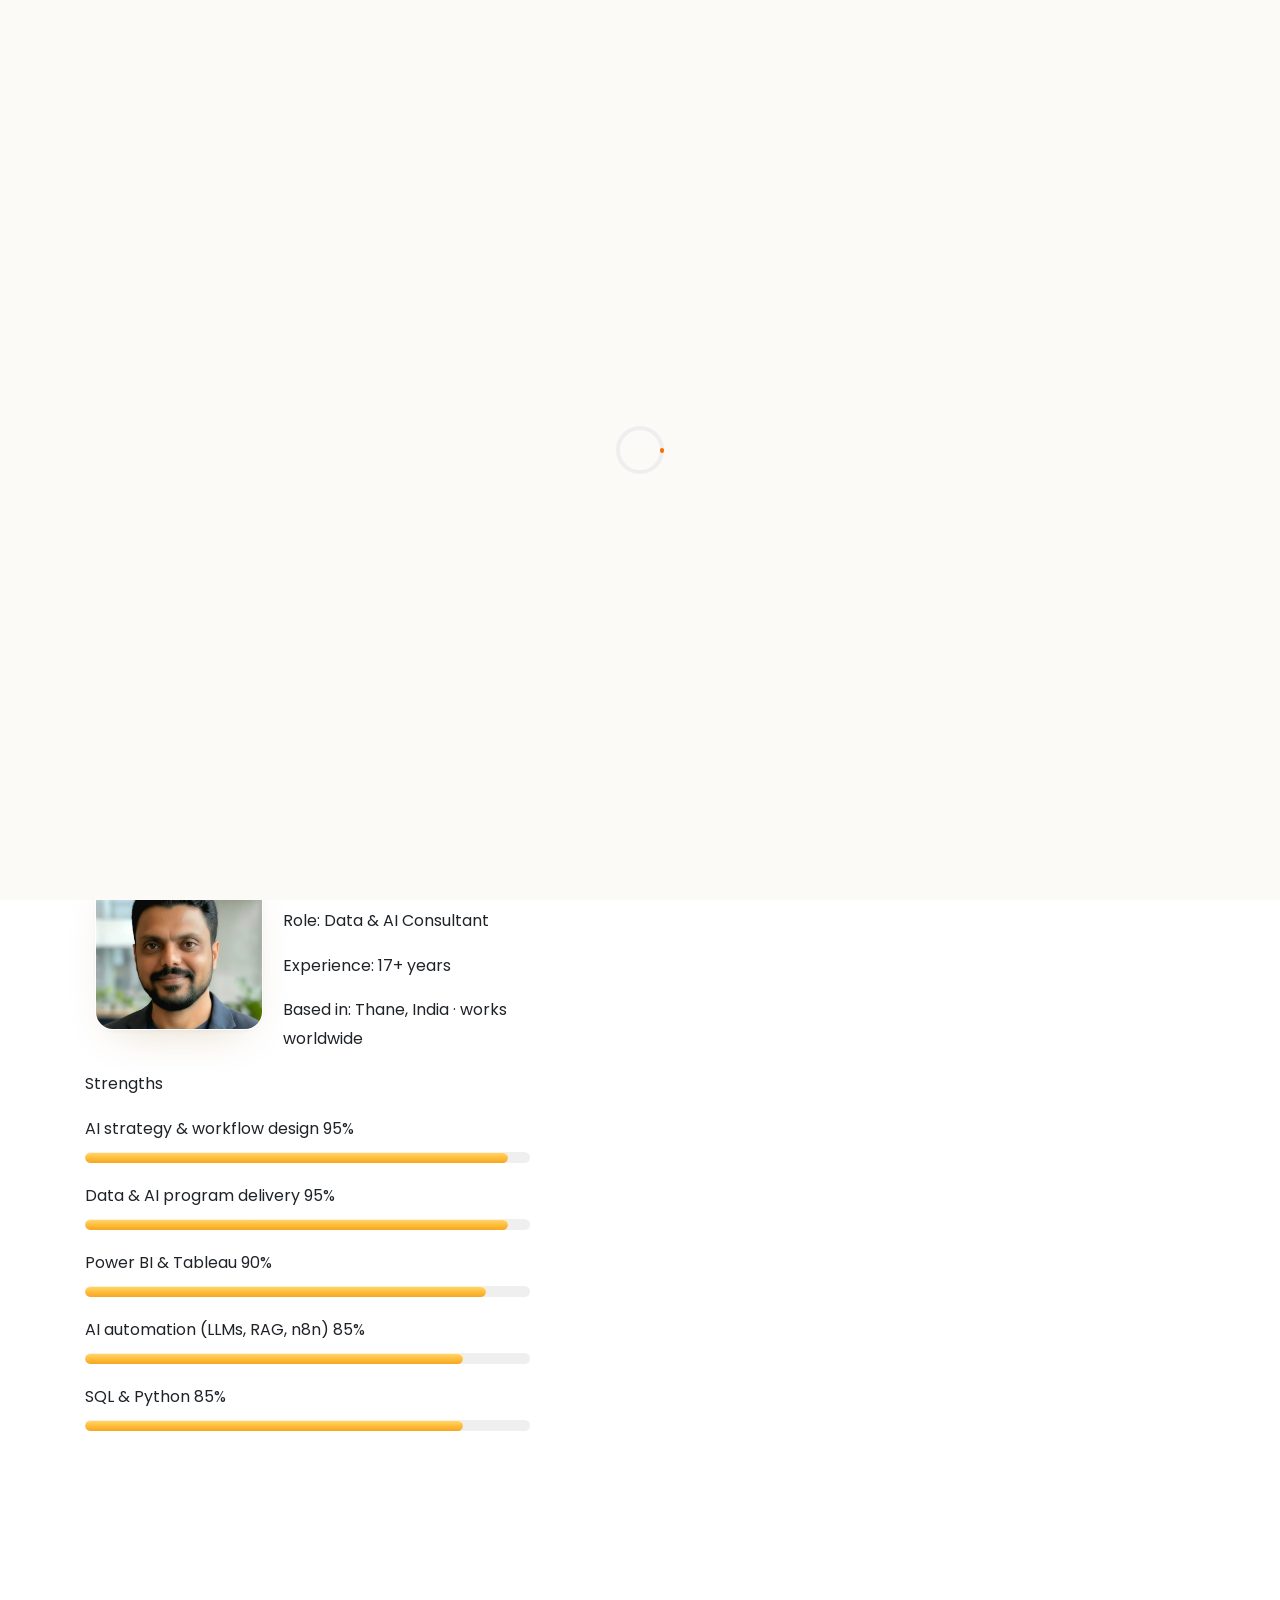
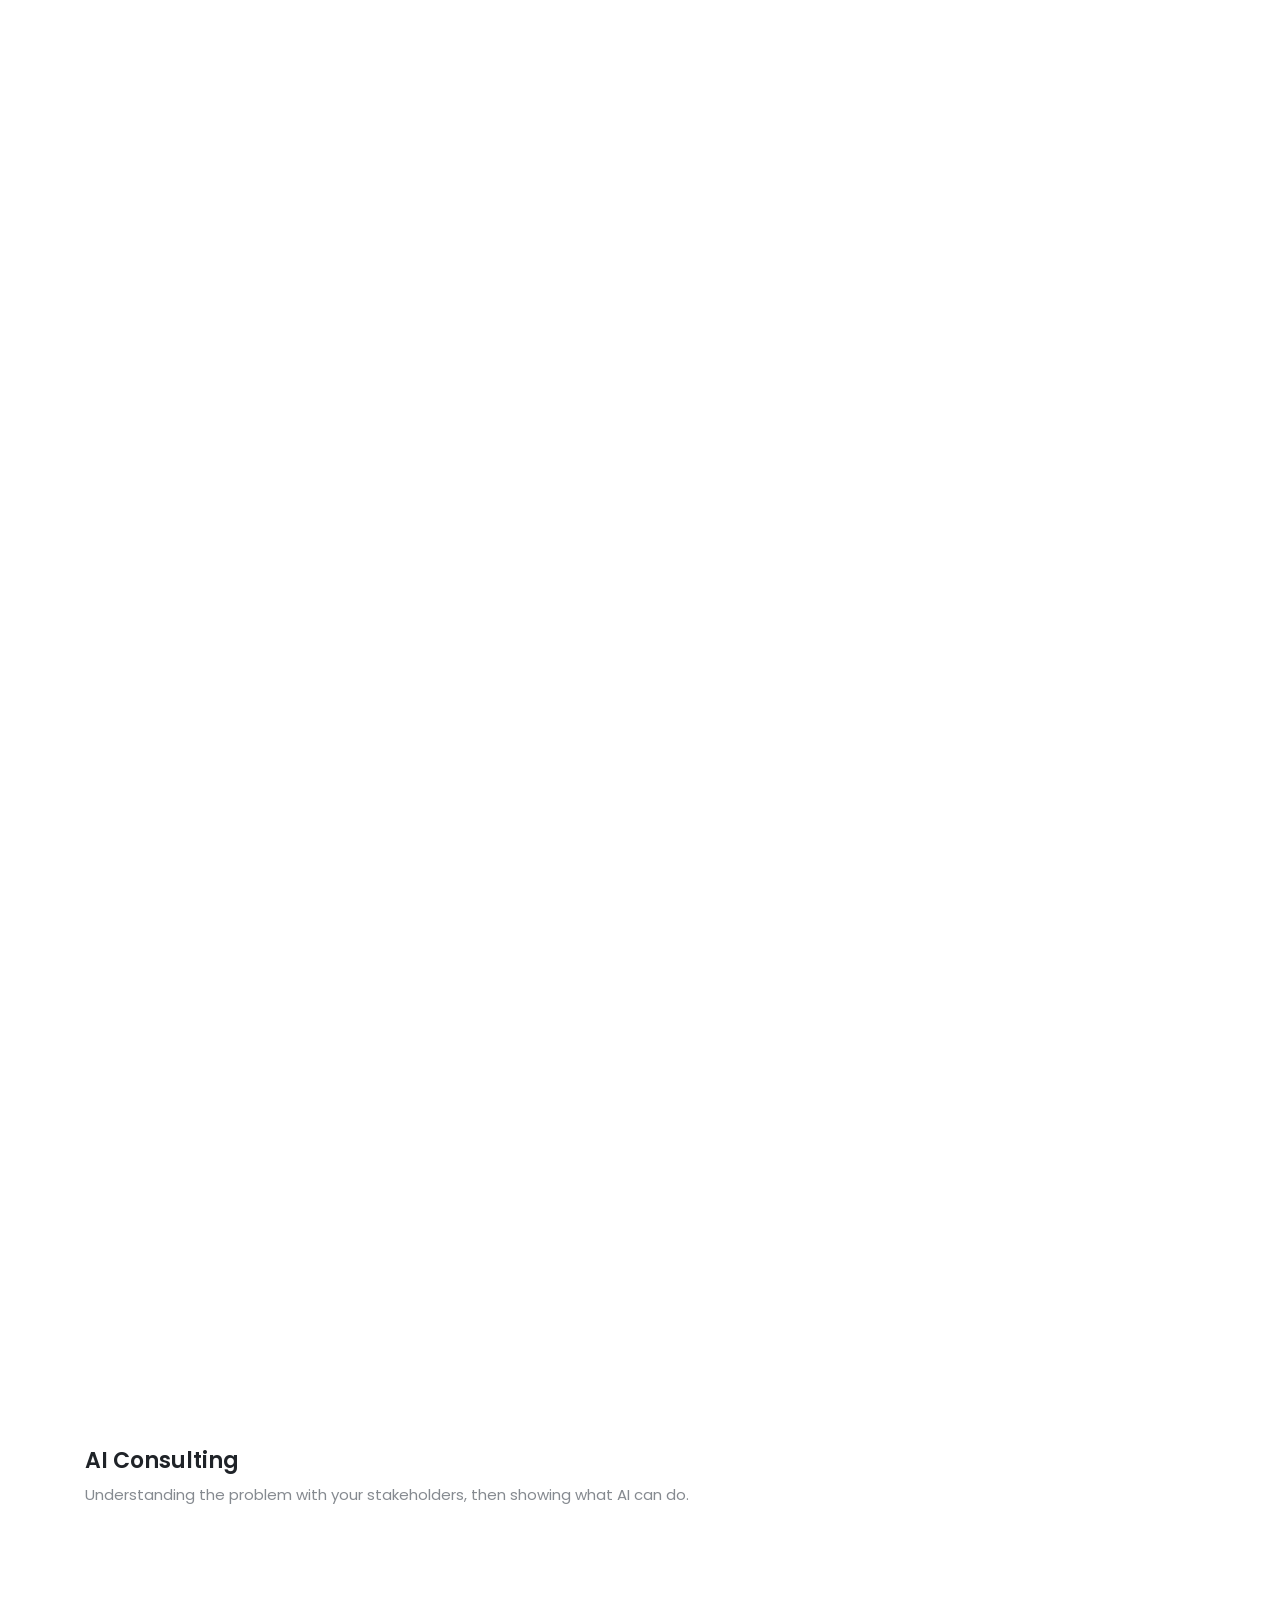
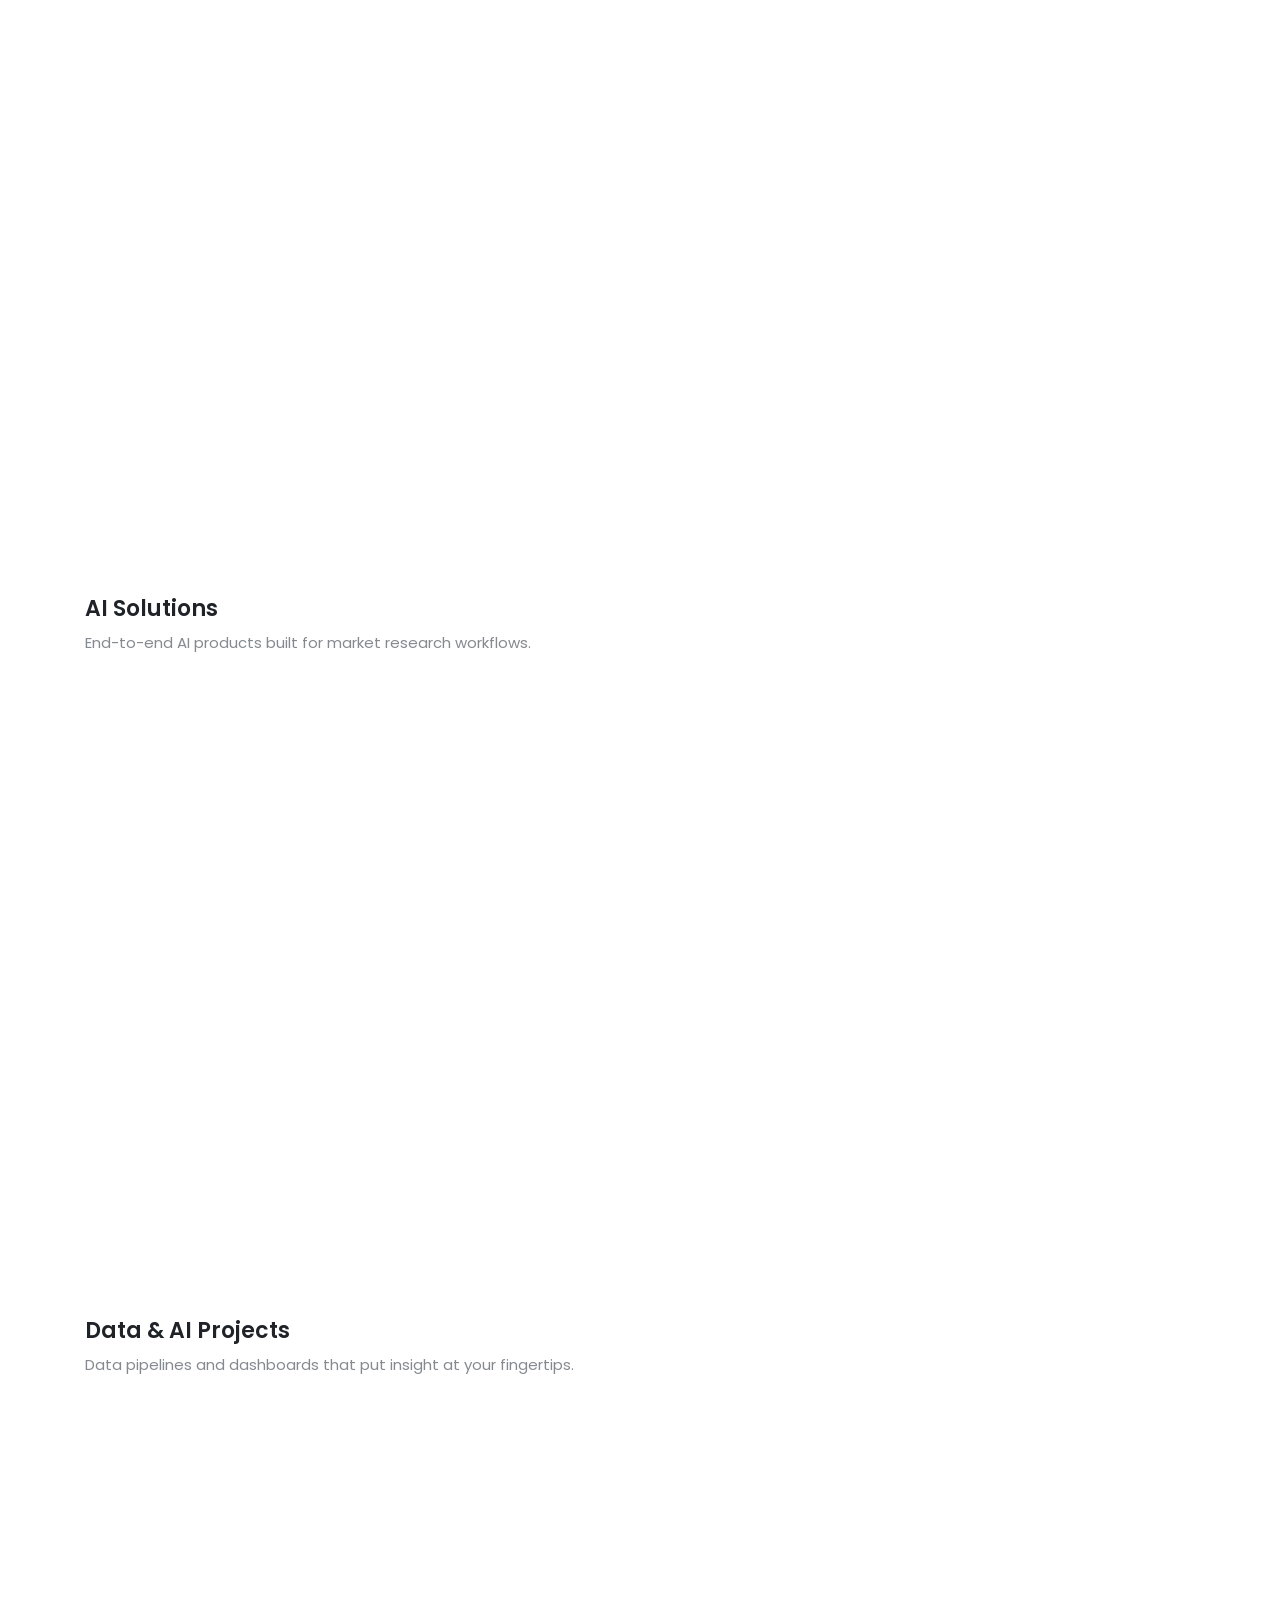
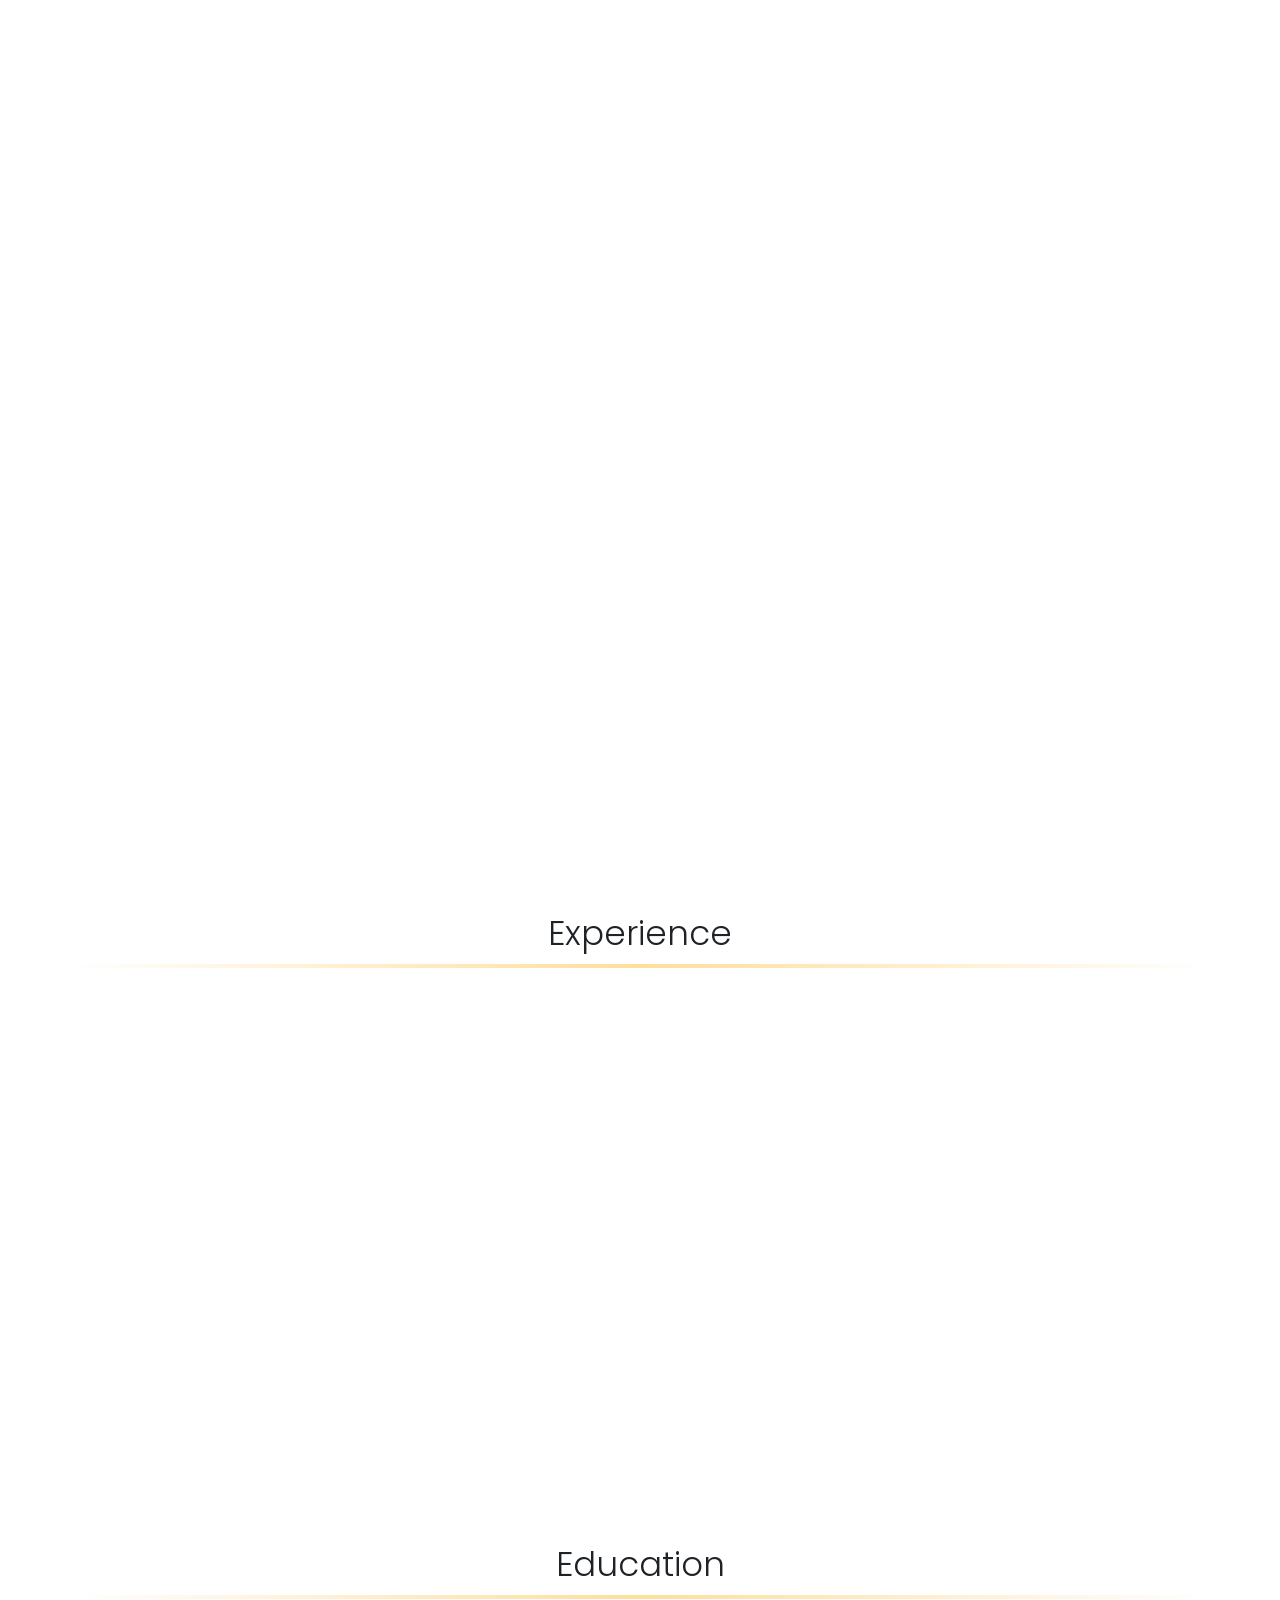
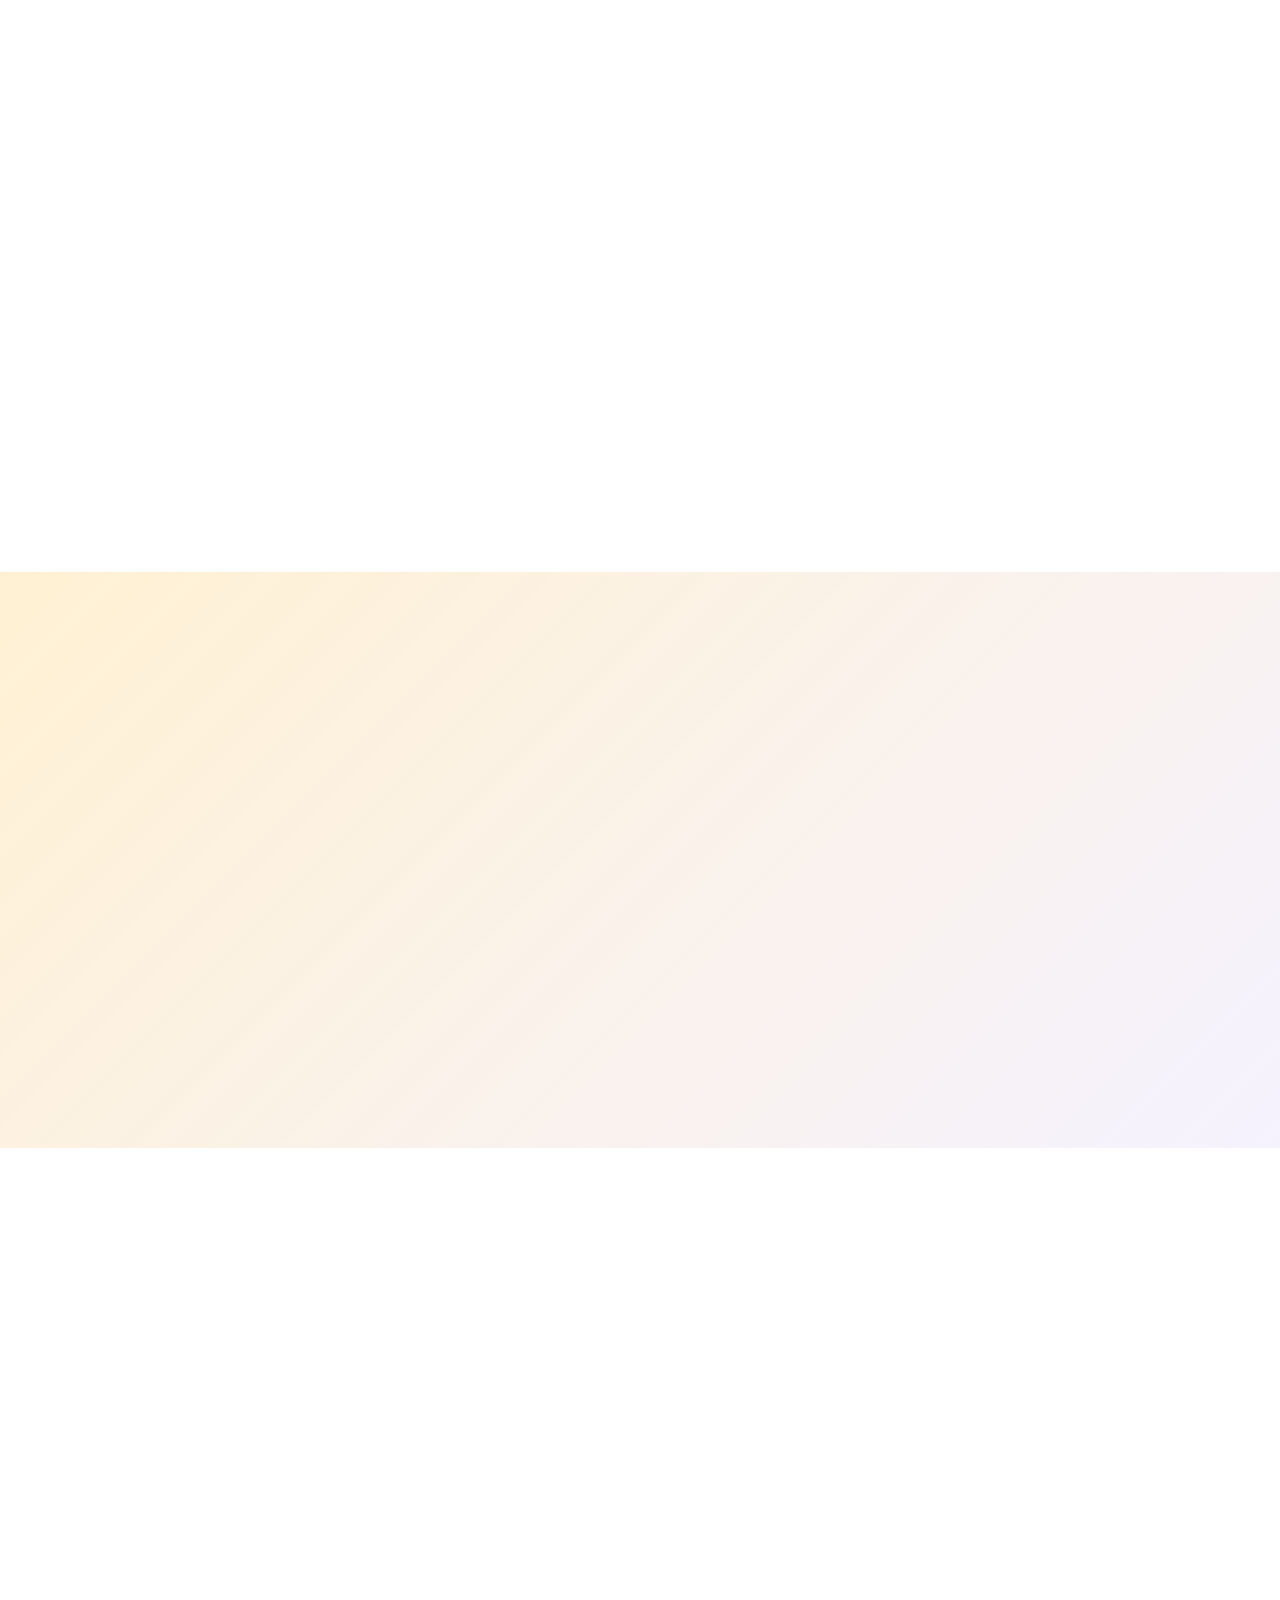
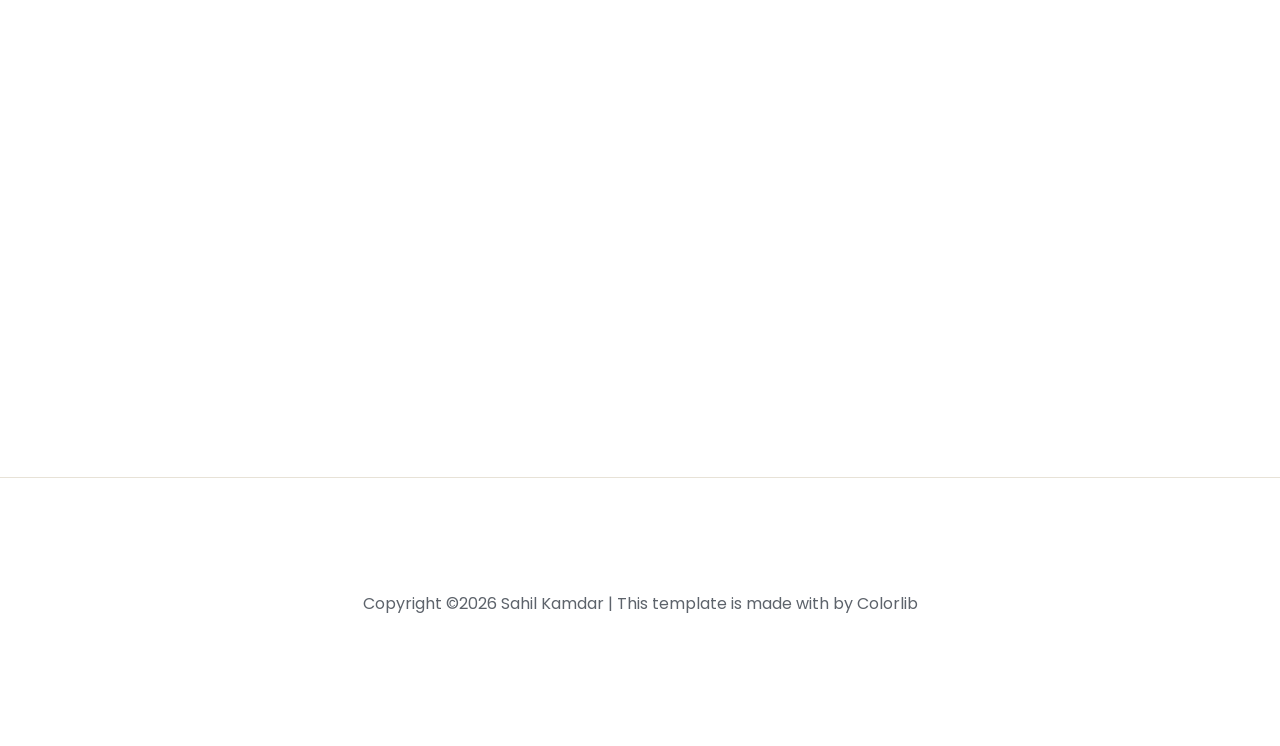
==== index.html @ 00753629 "Add Selected work section with real project showcases Co-Authored-By: Claude Opus 5.5 <noreply@anthr" ====
<!DOCTYPE html>
<html lang="en">
  <head>
    <title>Sahil Kamdar | Data &amp; AI Consultant</title>
    <meta charset="utf-8">
    <meta name="viewport" content="width=device-width, initial-scale=1, shrink-to-fit=no">
    <meta name="description" content="Sahil Kamdar is a data and AI consultant with 17+ years of enterprise delivery experience. I map how your business runs, design AI workflows and build data and AI solutions.">

    <link href="https://fonts.googleapis.com/css?family=Poppins:100,200,300,400,500,600,700,800,900" rel="stylesheet">

    <link rel="stylesheet" href="css/open-iconic-bootstrap.min.css">
    <link rel="stylesheet" href="css/animate.css">

    <link rel="stylesheet" href="css/owl.carousel.min.css">
    <link rel="stylesheet" href="css/owl.theme.default.min.css">
    <link rel="stylesheet" href="css/magnific-popup.css">

    <link rel="stylesheet" href="css/aos.css">

    <link rel="stylesheet" href="css/ionicons.min.css">

    <link rel="stylesheet" href="css/flaticon.css">
    <link rel="stylesheet" href="css/icomoon.css">
    <link rel="stylesheet" href="css/style.css">

<link rel="stylesheet" href="css/custom.css">
    <link rel="stylesheet" href="css/theme-light.css">
    <link rel="stylesheet" href="css/theme-gloss.css">

  </head>
  <body data-spy="scroll" data-target=".site-navbar-target" data-offset="300">

    <nav class="navbar navbar-expand-lg navbar-dark ftco_navbar ftco-navbar-light site-navbar-target" id="ftco-navbar">
      <div class="container">
        <a class="navbar-brand" href="index.html">Sahil Kamdar</a>
        <button class="navbar-toggler js-fh5co-nav-toggle fh5co-nav-toggle" type="button" data-toggle="collapse" data-target="#ftco-nav" aria-controls="ftco-nav" aria-expanded="false" aria-label="Toggle navigation">
          <span class="oi oi-menu"></span> Menu
        </button>

        <div class="collapse navbar-collapse" id="ftco-nav">
          <ul class="navbar-nav nav ml-auto">
            <li class="nav-item"><a href="#home-section" class="nav-link"><span>Home</span></a></li>
            <li class="nav-item"><a href="#about-section" class="nav-link"><span>About</span></a></li>
            <li class="nav-item"><a href="#services-section" class="nav-link"><span>Services</span></a></li>
            <li class="nav-item"><a href="#work-section" class="nav-link"><span>Work</span></a></li>
            <li class="nav-item"><a href="#resume-section" class="nav-link"><span>Experience</span></a></li>
            <li class="nav-item"><a href="#contact-section" class="nav-link"><span>Contact</span></a></li>
          </ul>
        </div>
      </div>
    </nav>

    <!-- ============ HOME ============ -->
    <section id="home-section" class="hero">
      <div class="home-slider owl-carousel">
        <div class="slider-item">
          <div class="overlay"></div>
          <div class="container">
            <div class="row d-md-flex no-gutters slider-text align-items-end justify-content-end" data-scrollax-parent="true">
              <!-- Hero illustration with photo: images/hero.webp (1500 x 1791, transparent) -->
              <div class="one-third js-fullheight order-md-last img" style="background-image:url(images/hero.webp);">
                <div class="overlay"></div>
              </div>
              <div class="one-forth d-flex align-items-center ftco-animate" data-scrollax=" properties: { translateY: '70%' }">
                <div class="text">
                  <img src="images/profile.jpg" alt="Sahil Kamdar" class="hero-avatar">
                  <span class="subheading">Hello!</span>
                  <h1 class="mb-4 mt-3">I'm <span>Sahil Kamdar</span></h1>

                  <span class="typing-animation" aria-label="AI Consultant, Data Strategist, AI Workflow Designer, Solution Builder"></span>

                  <br><br>
                  <h2>I map how your business runs, design the AI workflows that save time, and build them.</h2>
                  <p class="mt-4">
                    <a href="#contact-section" class="btn btn-primary py-3 px-4">Book a consultation</a>
                    <a href="#services-section" class="btn btn-white btn-outline-white py-3 px-4">See services</a>
                  </p>
                </div>
              </div>
            </div>
          </div>
        </div>
      </div>
    </section>

    <!-- ============ ABOUT ============ -->
    <section class="ftco-about img ftco-section ftco-no-pb" id="about-section">
      <div class="container">
          <div class="row d-flex align-items-stretch">
            <div class="col-md-6 col-lg-5 d-flex">
              <div class="img-about img d-flex align-items-stretch">
                <div class="overlay">
                  <div class="row about-mf">
                    <div class="col-sm-6 col-md-5">
                      <div class="about-img">
                                                <img src="images/profile.jpg" class="img-fluid rounded b-shadow-a" alt="Sahil Kamdar">
                      </div>
                    </div>
                    <div class="col-sm-6 col-md-7">
                      <div class="about-info">
                        <p><span class="title-s">Name: </span> <span>Sahil Kamdar</span></p>
                        <p><span class="title-s">Role: </span> <span>Data &amp; AI Consultant</span></p>
                        <p><span class="title-s">Experience: </span> <span>17+ years</span></p>
                        <p><span class="title-s">Based in: </span> <span>Thane, India · works worldwide</span></p>
                      </div>
                    </div>
                  </div>

                  <div class="skill-mf">
                    <p class="title-s">Strengths</p>
                    <span>AI strategy &amp; workflow design</span> <span class="pull-right">95%</span>
                    <div class="progress">
                      <div class="progress-bar" role="progressbar" style="width: 95%;" aria-valuenow="95" aria-valuemin="0" aria-valuemax="100"></div>
                    </div>

                    <span>Data &amp; AI program delivery</span> <span class="pull-right">95%</span>
                    <div class="progress">
                      <div class="progress-bar" role="progressbar" style="width: 95%;" aria-valuenow="95" aria-valuemin="0" aria-valuemax="100"></div>
                    </div>

                    <span>Power BI &amp; Tableau</span> <span class="pull-right">90%</span>
                    <div class="progress">
                      <div class="progress-bar" role="progressbar" style="width: 90%;" aria-valuenow="90" aria-valuemin="0" aria-valuemax="100"></div>
                    </div>

                    <span>AI automation (LLMs, RAG, n8n)</span> <span class="pull-right">85%</span>
                    <div class="progress">
                      <div class="progress-bar" role="progressbar" style="width: 85%;" aria-valuenow="85" aria-valuemin="0" aria-valuemax="100"></div>
                    </div>

                    <span>SQL &amp; Python</span> <span class="pull-right">85%</span>
                    <div class="progress">
                      <div class="progress-bar" role="progressbar" style="width: 85%;" aria-valuenow="85" aria-valuemin="0" aria-valuemax="100"></div>
                    </div>
                  </div>
                </div>
              </div>
            </div>

            <div class="col-md-6 col-lg-7 pl-lg-5 pb-5">
              <div class="row justify-content-start pb-3">
                <div class="col-md-12 heading-section ftco-animate">
                  <h2 class="mb-4">About Me</h2>

                  <p>Everyone is told to "use AI". Few businesses know where it actually pays off. I help founders and teams answer that question and then act on it.</p>
                  <p>I break a business into its core processes, find the repetitive, slow or error-prone work, and design AI workflows that fix it, with costs, risks and a step-by-step rollout plan. When you're ready, I build them: AI assistants, automations, data pipelines and dashboards.</p>
                  <p>For 17+ years I've led enterprise data and AI programs, from scoping and proposals to delivery, and built teams of up to 50 across data engineering, BI and AI. So my advice is practical, not hype.</p>
                  <ul class="about-info mt-4 px-md-0 px-2">
                    <li class="d-flex"><span>Focus:</span> <span>AI consulting, data strategy, AI workflow design &amp; build</span></li>
                    <li class="d-flex"><span>Domains:</span> <span>Market research, lending, logistics, retail &amp; D2C</span></li>
                    <li class="d-flex"><span>AI stack:</span> <span>OpenAI, Claude, Gemini, RAG, n8n, Zapier, Make</span></li>
                    <li class="d-flex"><span>Data stack:</span> <span>SQL, Python, Power BI, Tableau, Databricks, dbt</span></li>
                    <li class="d-flex"><span>Cloud:</span> <span>AWS (Certified Solutions Architect – Associate), Azure, GCP</span></li>
                    <li class="d-flex"><span>Languages:</span> <span>English, Hindi, Gujarati, Marathi</span></li>
                  </ul>
                </div>
              </div>

              <div class="counter-wrap ftco-animate d-flex mt-md-3">
                <div class="text">
                  <p class="mb-4">
                    <span class="number" data-number="10">0</span> <span>+</span>
                    <span>&nbsp; Enterprise data &amp; AI solutions delivered</span>
                  </p>
                  <p><a href="https://www.linkedin.com/in/sahilkamdar07" target="_blank" rel="noopener" class="btn btn-primary py-3 px-3">LinkedIn</a></p>
                </div>
              </div>
            </div>
          </div>
      </div>
    </section>

    <!-- ============ SERVICES ============ -->
    <section class="ftco-section" id="services-section">
      <div class="container">
        <div class="row justify-content-center pb-5">
          <div class="col-md-10 heading-section text-center ftco-animate">
            <h2 class="mb-4">How I can help</h2>
            <p>Start with a call or an audit. Get a clear plan. Then let me build it, or hand the blueprint to your own team. Tap a service to see packages, deliverables and examples.</p>
          </div>
        </div>
        <div class="row">
          <div class="col-md-6 col-lg-3 d-flex ftco-animate">
            <a href="consulting.html" class="services-1 text-center">
              <span class="icon"><i class="icon-comments"></i></span>
              <div class="desc">
                <span class="step">Advice</span>
                <h3 class="mb-5">Data &amp; AI Consulting</h3>
                <p>A senior view on AI strategy, tool and vendor choice, data architecture and build-vs-buy, before you spend.</p>
                <ul>
                  <li>Calls with written summaries</li>
                  <li>Vendor quote reviews</li>
                  <li>Monthly advisor option</li>
                </ul>
                <div class="price"><small>From</small>$49</div>
                <span class="more">View details &rarr;</span>
              </div>
            </a>
          </div>
          <div class="col-md-6 col-lg-3 d-flex ftco-animate">
            <a href="ai-audit.html" class="services-1 text-center">
              <span class="icon"><i class="icon-search"></i></span>
              <div class="desc">
                <span class="step">Step 1</span>
                <h3 class="mb-5">AI Opportunity Audit</h3>
                <p>I map how your business runs and rank where AI will save the most time and money.</p>
                <ul>
                  <li>Process breakdown</li>
                  <li>Opportunities scored on impact &amp; effort</li>
                  <li>Quick wins for this week</li>
                </ul>
                <div class="price"><small>From</small>$49</div>
                <span class="more">View details &rarr;</span>
              </div>
            </a>
          </div>
          <div class="col-md-6 col-lg-3 d-flex ftco-animate">
            <a href="ai-workflow-blueprint.html" class="services-1 text-center">
              <span class="icon"><i class="icon-sitemap"></i></span>
              <div class="desc">
                <span class="step">Step 2</span>
                <h3 class="mb-5">AI Workflow Blueprint</h3>
                <p>Step-by-step designs of each workflow, so you or any developer can build them.</p>
                <ul>
                  <li>Workflow diagrams &amp; prompts</li>
                  <li>Tool stack &amp; running costs</li>
                  <li>Rollout plan</li>
                </ul>
                <div class="price"><small>From</small>$99</div>
                <span class="more">View details &rarr;</span>
              </div>
            </a>
          </div>
          <div class="col-md-6 col-lg-3 d-flex ftco-animate">
            <a href="ai-solution-build.html" class="services-1 text-center">
              <span class="icon"><i class="icon-cogs"></i></span>
              <div class="desc">
                <span class="step">Step 3</span>
                <h3 class="mb-5">Data &amp; AI Solution Build</h3>
                <p>I build and launch the solution on the tools you already use, tested on your real data.</p>
                <ul>
                  <li>AI automations &amp; agents</li>
                  <li>Document assistants (RAG)</li>
                  <li>Data pipelines &amp; dashboards</li>
                </ul>
                <div class="price"><small>From</small>$150</div>
                <span class="more">View details &rarr;</span>
              </div>
            </a>
          </div>
        </div>
      </div>
    </section>


    <!-- ============ SELECTED WORK ============ -->
    <section class="ftco-section ftco-no-pt" id="work-section">
      <div class="container">
        <div class="row justify-content-center pb-4">
          <div class="col-md-10 heading-section text-center ftco-animate">
            <h2 class="mb-4">Selected work</h2>
            <p>Solutions I've led and built. Client names are kept confidential.</p>
          </div>
        </div>
        <div class="work-group">
          <h3 class="work-group-title">AI Consulting</h3>
          <p class="work-group-sub">Understanding the problem with your stakeholders, then showing what AI can do.</p>
          <div class="row">
          <div class="col-md-6 col-lg-4 d-flex ftco-animate">
            <div class="case-card">
              <span class="tag">Discovery prototype</span>
              <h3>Freight Center</h3>
              <span class="client">Logistics company · executive stakeholders</span>
              <dl><dt>Challenge</dt><dd>Bids arrived by email, calls and agents, many of them duplicates, and shipments were hard to track.</dd><dt>Built</dt><dd>A bid console with an AI agent that removes duplicate cargo bids and suggests the best, cheapest or fastest route, a one-page executive view by office, location and agent, and a role-based assistant for every user.</dd><dt>Outcome</dt><dd>Executives saw how AI fits their operation before committing to a build.</dd></dl>
            </div>
          </div>
          <div class="col-md-6 col-lg-4 d-flex ftco-animate">
            <div class="case-card">
              <span class="tag">Consulting service</span>
              <h3>AI Readiness &amp; Roadmap</h3>
              <span class="client">For leadership teams starting with AI</span>
              <dl><dt>How it runs</dt><dd>Four stakeholder calls over a month to map pain points across teams.</dd><dt>You get</dt><dd>Your data and processes assessed, AI use cases ranked by ROI, and a phased roadmap.</dd><dt>Best for</dt><dd>Companies that want a clear plan before they spend.</dd></dl>
            </div>
          </div>
          <div class="col-md-6 col-lg-4 d-flex ftco-animate">
            <div class="case-card">
              <span class="tag">Consulting service</span>
              <h3>AI Team &amp; Delivery Setup</h3>
              <span class="client">For companies building a data or AI practice</span>
              <dl><dt>Experience</dt><dd>I've built delivery teams from scratch to 40–50 people.</dd><dt>You get</dt><dd>Team structure, roles and hiring plan, delivery processes, and client and stakeholder rhythms.</dd><dt>Best for</dt><dd>Leaders scaling a data or AI team without losing control of delivery.</dd></dl>
            </div>
          </div>
          </div>
        </div>
        <div class="work-group">
          <h3 class="work-group-title">AI Solutions</h3>
          <p class="work-group-sub">End-to-end AI products built for market research workflows.</p>
          <div class="row">
          <div class="col-md-6 col-lg-4 d-flex ftco-animate">
            <div class="case-card">
              <span class="tag">Client project</span>
              <h3>Pitch-to-Quote Studio</h3>
              <span class="client">Global market research agency</span>
              <dl><dt>Challenge</dt><dd>Every RFP needed a proposal, a ballpark price and then a detailed quote, all built by hand.</dd><dt>Built</dt><dd>AI that drafts proposals from the client brief and past wins, adds the high-level quote, then produces the detailed scoping once the client is interested.</dd><dt>Outcome</dt><dd>Faster, more consistent bids, priced on the agency's own history.</dd></dl>
            </div>
          </div>
          <div class="col-md-6 col-lg-4 d-flex ftco-animate">
            <div class="case-card">
              <span class="tag">Client project</span>
              <h3>MR Insights Accelerator</h3>
              <span class="client">Global market research agency</span>
              <dl><dt>Challenge</dt><dd>A research project took three to four months from questionnaire to client dashboard.</dd><dt>Built</dt><dd>AI questionnaire drafting in the agency's own style, auto-scripting into Decipher and Qualtrics, live quota and sample tracking with suggestions, AI-generated tab specs and cross-tabs, and a DIY results dashboard.</dd><dt>Outcome</dt><dd>The full workflow cut from three to four months down to a few weeks, without replacing researchers.</dd></dl>
            </div>
          </div>
          </div>
        </div>
        <div class="work-group">
          <h3 class="work-group-title">Data &amp; AI Projects</h3>
          <p class="work-group-sub">Data pipelines and dashboards that put insight at your fingertips.</p>
          <div class="row">
          <div class="col-md-6 col-lg-4 d-flex ftco-animate">
            <div class="case-card">
              <span class="tag">Client project</span>
              <h3>OmniChannel Media Dashboard</h3>
              <span class="client">Global media agency network · team of 40–45</span>
              <dl><dt>Challenge</dt><dd>Media data sat in SA360, DV360, Google and Meta, and reports were stitched together by hand.</dd><dt>Built</dt><dd>Scheduled pipelines pulling every source into one model, with Power BI and Tableau dashboards that publish automatically.</dd><dt>Outcome</dt><dd>Budget moved quickly from weak campaigns to strong ones, daily insight instead of monthly reports, and one trusted view for every team.</dd></dl>
            </div>
          </div>
          </div>
        </div>
      </div>
    </section>

    <!-- ============ EXPERIENCE ============ -->
    <section class="ftco-section ftco-no-pb" id="resume-section">
      <div class="container">
        <div class="row justify-content-center pb-5">
          <div class="col-md-10 heading-section text-center ftco-animate">
            <h2 class="mb-4">My journey</h2>
            <p>17+ years in enterprise data, analytics and AI: running programs end to end, from scoping and proposals to delivery, team allocation and revenue tracking.</p>
          </div>
        </div>

        <div class="row">
          <div class="sub-heading"><h3>Experience</h3><div class="underline"></div></div>
        </div>
        <br>

        <div class="row">
          <div class="col-md-6">
            <div class="resume-wrap ftco-animate">
              <span class="date">2024 – Present</span>
              <h2>Lead Program Manager, Data &amp; AI</h2>
              <span class="position">NeuIQ</span>
              <div class="mt-4">
                <ul>
                  <li>Run a portfolio of 10+ data and AI solutions for an enterprise market-research client, from proposal generation and questionnaire design to DIY dashboards.</li>
                  <li>Lead a 35-person team across product, data engineering, data visualization and AI engineering.</li>
                  <li>Directed an AI-native research platform with scoped AI copilot features, and a phased AI roadmap for field operations.</li>
                </ul>
              </div>
            </div>
          </div>

          <div class="col-md-6">
            <div class="resume-wrap ftco-animate">
              <span class="date">2008 – 2024</span>
              <h2>Manager, Data Analytics</h2>
              <span class="position">Merkle (Ugam Solutions, a Merkle company)</span>
              <div class="mt-4">
                <ul>
                  <li>Grew data engineering, analytics and project management teams from scratch to 40–50 people.</li>
                  <li>Led a global data transformation program with a 40-member team.</li>
                  <li>Raised data processing efficiency by 25% and cut manual effort by 40% through automation.</li>
                </ul>
              </div>
            </div>
          </div>
        </div>

        <br><br>

        <div class="row">
          <div class="sub-heading"><h3>Education</h3><div class="underline"></div></div>
        </div>
        <br>

        <div class="row">
          <div class="col-md-4">
            <div class="resume-wrap ftco-animate">
              <span class="date">2024 – Present</span>
              <h2>PG in Cloud Computing</h2>
              <span class="position">IIT Roorkee</span>
            </div>
          </div>
          <div class="col-md-4">
            <div class="resume-wrap ftco-animate">
              <span class="date">2012 – 2015</span>
              <h2>MBA, Marketing</h2>
              <span class="position">University of Mumbai</span>
            </div>
          </div>
          <div class="col-md-4">
            <div class="resume-wrap ftco-animate">
              <span class="date">2005 – 2008</span>
              <h2>B.Sc., Information Technology</h2>
              <span class="position">University of Mumbai</span>
            </div>
          </div>
          <div class="col-md-12">
            <div class="resume-wrap ftco-animate">
              <span class="date">Certification &amp; awards</span>
              <h2>AWS Certified Solutions Architect – Associate</h2>
              <span class="position">Excellence in Core Technology Award, 2022 · Leadership Quarterly Award, Q3 2022</span>
            </div>
          </div>
        </div>
      </div>
    </section>

    <!-- ============ COUNTERS + CTA ============ -->
    <section class="ftco-section ftco-no-pt ftco-no-pb ftco-counter img" id="section-counter">
      <div class="container">
        <div class="row d-md-flex align-items-center">
          <div class="col-md d-flex justify-content-center counter-wrap ftco-animate">
            <div class="block-18">
              <div class="text">
                <strong class="number" data-number="17">0</strong>
                <span>Years in data &amp; AI</span>
              </div>
            </div>
          </div>
          <div class="col-md d-flex justify-content-center counter-wrap ftco-animate">
            <div class="block-18">
              <div class="text">
                <strong class="number" data-number="10">0</strong>
                <span>Enterprise solutions</span>
              </div>
            </div>
          </div>
          <div class="col-md d-flex justify-content-center counter-wrap ftco-animate">
            <div class="block-18">
              <div class="text">
                <strong class="number" data-number="50">0</strong>
                <span>Largest team led</span>
              </div>
            </div>
          </div>
          <div class="col-md d-flex justify-content-center counter-wrap ftco-animate">
            <div class="block-18">
              <div class="text">
                <strong class="number" data-number="4">0</strong>
                <span>Languages spoken</span>
              </div>
            </div>
          </div>
        </div>
      </div>

      <div class="ftco-section ftco-hireme img margin-top" style="background-image: url(images/bg_1.jpg)">
        <div class="container">
        <div class="row justify-content-center">
          <div class="col-md-7 ftco-animate text-center">
            <h2>Not sure where <span>AI fits</span> in your business?</h2>
            <div class="heading">
              <h4>A 45-minute audit call will show you the top five places to start.</h4>
              <br>
              <p><a href="#contact-section" class="btn btn-primary py-3 px-5">Book an audit</a></p>
            </div>
          </div>
        </div>
        </div>
      </div>
    </section>

    <!-- ============ CONTACT ============ -->
    <section class="ftco-section contact-section ftco-no-pb" id="contact-section">
      <div class="container">
        <div class="row justify-content-center mb-5 pb-3">
          <div class="col-md-7 heading-section text-center ftco-animate">
            <h2 class="mb-4">Let's talk</h2>
            <p>Tell me how your business runs today and what's slowing it down. I'll reply within one working day.</p>
          </div>
        </div>

        <div class="row d-flex contact-info mb-5">
          <div class="col-md-6 col-lg-3 d-flex ftco-animate">
            <div class="align-self-stretch box p-4 text-center">
              <div class="icon d-flex align-items-center justify-content-center">
                <span class="icon-map-signs"></span>
              </div>
              <h3 class="mb-4">Location</h3>
              <p>Thane, Maharashtra, India<br>Remote, worldwide</p>
            </div>
          </div>
          <div class="col-md-6 col-lg-3 d-flex ftco-animate">
            <div class="align-self-stretch box p-4 text-center">
              <div class="icon d-flex align-items-center justify-content-center">
                <span class="icon-phone2"></span>
              </div>
              <h3 class="mb-4">Phone</h3>
              <p><a href="tel:+919004095175">+91 90040 95175</a></p>
            </div>
          </div>
          <div class="col-md-6 col-lg-3 d-flex ftco-animate">
            <div class="align-self-stretch box p-4 text-center">
              <div class="icon d-flex align-items-center justify-content-center">
                <span class="icon-paper-plane"></span>
              </div>
              <h3 class="mb-4">Email</h3>
              <p><a href="mailto:kamdar.sahil@gmail.com">kamdar.sahil@gmail.com</a></p>
            </div>
          </div>
          <div class="col-md-6 col-lg-3 d-flex ftco-animate">
            <div class="align-self-stretch box p-4 text-center">
              <div class="icon d-flex align-items-center justify-content-center">
                <span class="icon-linkedin"></span>
              </div>
              <h3 class="mb-4">LinkedIn</h3>
              <p><a href="https://www.linkedin.com/in/sahilkamdar07" target="_blank" rel="noopener">sahilkamdar07</a></p>
            </div>
          </div>

          <div class="container">
            <br><br>
            <div class="row justify-content-center">
              <div class="col-md-8 ftco-animate text-center">
                <h2>Have a <span>project in mind?</span> <a href="mailto:kamdar.sahil@gmail.com?subject=Data%20%26%20AI%20consulting%20inquiry" class="btn btn-primary py-3 px-5">Email me</a></h2>
              </div>
            </div>
            <br>
            <ul class="ftco-footer-social list-unstyled d-flex justify-content-center align-items-center mb-0">
              <li class="ftco-animate normal-txt">Find me on&nbsp;</li>
              <li class="ftco-animate"><a href="https://www.linkedin.com/in/sahilkamdar07" target="_blank" rel="noopener" aria-label="LinkedIn"><span class="icon-linkedin"></span></a></li>
              <li class="ftco-animate"><a href="https://github.com/rishikmdr" target="_blank" rel="noopener" aria-label="GitHub"><span class="icon-github"></span></a></li>
            </ul>
            <br>
          </div>
        </div>
      </div>
    </section>

    <footer class="ftco-footer ftco-section">
      <div class="container">
        <div class="row">
          <div class="col-md-12 text-center">
            <p><!-- Link back to Colorlib can't be removed. Template is licensed under CC BY 3.0. -->
            Copyright &copy;<script>document.write(new Date().getFullYear());</script> Sahil Kamdar | This template is made with <i class="icon-heart color-danger" aria-hidden="true"></i> by <a href="https://colorlib.com" target="_blank">Colorlib</a>
            <!-- Link back to Colorlib can't be removed. Template is licensed under CC BY 3.0. --></p>
          </div>
        </div>
      </div>
    </footer>

    <!-- loader -->
    <div id="ftco-loader" class="show fullscreen"><svg class="circular" width="48px" height="48px"><circle class="path-bg" cx="24" cy="24" r="22" fill="none" stroke-width="4" stroke="#eeeeee"/><circle class="path" cx="24" cy="24" r="22" fill="none" stroke-width="4" stroke-miterlimit="10" stroke="#F96D00"/></svg></div>

    <script src="js/jquery.min.js"></script>
    <script src="js/jquery-migrate-3.0.1.min.js"></script>
    <script src="js/popper.min.js"></script>
    <script src="js/bootstrap.min.js"></script>
    <script src="js/jquery.easing.1.3.js"></script>
    <script src="js/jquery.waypoints.min.js"></script>
    <script src="js/jquery.stellar.min.js"></script>
    <script src="js/owl.carousel.min.js"></script>
    <script src="js/jquery.magnific-popup.min.js"></script>
    <script src="js/aos.js"></script>
    <script src="js/jquery.animateNumber.min.js"></script>
    <script src="js/scrollax.min.js"></script>

    <script src="js/main.js"></script>

    <script>
      // Hero typing animation. The slider clones the hero, so every copy is updated.
      (function () {
        var phrases = ['AI Consultant', 'Data Strategist', 'AI Workflow Designer', 'Solution Builder'];
        var p = 0, i = 0, deleting = false;
        function render(text) {
          var els = document.querySelectorAll('.typing-animation');
          for (var k = 0; k < els.length; k++) els[k].textContent = text;
        }
        function tick() {
          var word = phrases[p];
          i += deleting ? -1 : 1;
          render(word.slice(0, i));
          var delay = deleting ? 50 : 110;
          if (!deleting && i === word.length) { deleting = true; delay = 1500; }
          else if (deleting && i === 0) { deleting = false; p = (p + 1) % phrases.length; delay = 300; }
          setTimeout(tick, delay);
        }
        tick();
      })();
    </script>
  </body>
</html>
---- css/custom.css ----
/* Site-specific styles for Sahil Kamdar's site, shared by every page. */

html, body { overflow-x: hidden; }

/* ---------- About ---------- */
.about-mf .about-img img { margin-left: 10px; }

.skill-mf .progress {
  margin: .5rem 0 1.2rem 0;
  border-radius: 0;
  height: .7rem;
}
.skill-mf .progress .progress-bar {
  height: .7rem;
  background-color: #ffbd39;
}

/* ---------- Hero typing animation ---------- */
.typing-animation {
  position: relative;
  font-size: 30px;
  font-weight: bold;
  color: #ffffff;
  white-space: nowrap;
  min-height: 45px;
  display: inline-block;
}
.typing-animation::after {
  content: "|";
  color: #ffbd39;
  margin-left: 2px;
  animation: blink 0.8s step-end infinite;
}
@keyframes blink { 50% { opacity: 0; } }

/* ---------- Service cards (home) ---------- */
a.services-1 { color: inherit; text-decoration: none; }
.services-1 { height: 100%; display: flex; flex-direction: column; cursor: pointer; }
.services-1 .desc { flex: 1; display: flex; flex-direction: column; }
.services-1 .desc p { color: rgba(255,255,255,.7); font-size: 15px; margin-top: 30px; }
.services-1 .price {
  margin-top: auto;
  padding-top: 18px;
  font-size: 22px;
  font-weight: 600;
  color: #ffbd39;
}
.services-1 .price small { display: block; font-size: 12px; font-weight: 400; color: rgba(255,255,255,.6); letter-spacing: 1px; text-transform: uppercase; }
.services-1 .step { font-size: 12px; letter-spacing: 3px; color: rgba(255,255,255,.5); text-transform: uppercase; }
.services-1 .more { display: block; margin-top: 14px; font-size: 13px; letter-spacing: 2px; text-transform: uppercase; color: #fff; }
.services-1:hover .desc p, .services-1:hover .price, .services-1:hover .price small,
.services-1:hover .step, .services-1:hover .more, .services-1:hover ul { color: #000; }
.services-1 ul { padding-left: 18px; text-align: left; color: rgba(255,255,255,.75); font-size: 14px; }

/* ---------- Experience / education sub-headings ---------- */
.resume-wrap ul { padding-left: 18px; }
.sub-heading { width: 100%; text-align: center; }
.sub-heading h3 { font-size: 34px; font-weight: 300; color: #fff; margin-bottom: 0; }

/* ---------- Deliverables and sample engagements ---------- */
.zoom-effect { overflow: hidden; transition: transform 0.3s ease-out; }
.zoom-effect:hover { transform: scale(1.04); }
.deliverable { margin-bottom: 30px; }
.deliverable img { width: 100%; border-radius: 6px; box-shadow: 0 20px 40px -20px rgba(0,0,0,.6); }
.deliverable h3 { font-size: 18px; margin-top: 18px; color: #fff; }
.deliverable p { color: rgba(255,255,255,.65); font-size: 15px; }

.case-card {
  background: rgba(255,255,255,.05);
  border-left: 3px solid #ffbd39;
  padding: 26px 26px 18px;
  margin-bottom: 30px;
  width: 100%;
}
.case-card .tag {
  display: inline-block;
  font-size: 11px;
  letter-spacing: 2px;
  text-transform: uppercase;
  color: #ffbd39;
  margin-bottom: 8px;
}
.case-card h3 { font-size: 19px; color: #fff; margin-bottom: 4px; }
.case-card .client { font-size: 14px; color: rgba(255,255,255,.55); display: block; margin-bottom: 14px; }
.case-card dt { font-size: 12px; letter-spacing: 1px; text-transform: uppercase; color: rgba(255,255,255,.5); font-weight: 500; }
.case-card dd { color: rgba(255,255,255,.85); font-size: 15px; margin-bottom: 10px; }
.illustrative-note { color: rgba(255,255,255,.5); font-size: 14px; }

/* ---------- Service detail pages ---------- */
.page-hero { padding: 170px 0 70px; background: radial-gradient(ellipse at 70% 20%, #2a2a2a 0%, #000 60%); }
.page-hero .crumbs { font-size: 13px; letter-spacing: 2px; text-transform: uppercase; color: rgba(255,255,255,.5); }
.page-hero .crumbs a { color: #ffbd39; }
.page-hero h1 { font-size: 52px; font-weight: 700; color: #fff; margin: 14px 0 16px; }
.page-hero h1 span { color: #ffbd39; }
.page-hero .lead { font-size: 20px; color: rgba(255,255,255,.8); max-width: 760px; }
.page-hero .range { display: inline-block; margin: 20px 0 30px; padding: 6px 16px; border: 1px solid #ffbd39; border-radius: 30px; color: #ffbd39; font-size: 15px; }

.detail-section { padding: 70px 0; }
.detail-section h2 { font-size: 30px; font-weight: 600; color: #fff; margin-bottom: 26px; }
.detail-section p, .detail-section li { color: rgba(255,255,255,.75); font-size: 16px; }
.check-list { list-style: none; padding: 0; }
.check-list li { position: relative; padding-left: 30px; margin-bottom: 12px; }
.check-list li:before { content: "\2713"; position: absolute; left: 0; color: #ffbd39; font-weight: 700; }

.package {
  background: #1a1a1a;
  padding: 32px 28px;
  height: 100%;
  width: 100%;
  display: flex;
  flex-direction: column;
  border-top: 3px solid transparent;
}
.package.featured { border-top-color: #ffbd39; }
.package .tier { font-size: 13px; letter-spacing: 3px; text-transform: uppercase; color: rgba(255,255,255,.55); }
.package .amount { font-size: 40px; font-weight: 700; color: #ffbd39; margin: 6px 0 4px; }
.package .delivery { font-size: 14px; color: rgba(255,255,255,.55); margin-bottom: 18px; }
.package ul { padding-left: 18px; flex: 1; }
.package .btn { margin-top: 18px; }
.popular { font-size: 11px; letter-spacing: 2px; text-transform: uppercase; background: #ffbd39; color: #000; padding: 2px 8px; margin-left: 6px; }

.steps { counter-reset: step; }
.step-item { position: relative; padding-left: 64px; margin-bottom: 30px; }
.step-item:before {
  counter-increment: step;
  content: counter(step);
  position: absolute; left: 0; top: 0;
  width: 44px; height: 44px; border-radius: 50%;
  background: #ffbd39; color: #000; font-weight: 700;
  display: flex; align-items: center; justify-content: center;
}
.step-item h3 { font-size: 18px; color: #fff; margin-bottom: 4px; }

.other-service {
  display: block; width: 100%;
  background: #1a1a1a; padding: 24px; margin-bottom: 30px;
  color: #fff; border-left: 3px solid #ffbd39;
}
.other-service:hover { background: #ffbd39; color: #000; }
.other-service small { display: block; letter-spacing: 2px; text-transform: uppercase; opacity: .7; }
.other-service strong { font-size: 18px; }

.cta-band { padding: 70px 0; background: #111; text-align: center; }
.cta-band h2 { color: #fff; font-size: 32px; }
.cta-band h2 span { color: #ffbd39; }

/* ---------- Phones ---------- */
@media (max-width: 767px) {
  #home-section .slider-text .text h2 { font-size: 20px !important; line-height: 1.5; }
  .about-mf .about-img img { max-width: 160px; margin: 0 auto; display: block; }
  .about-info p { margin-bottom: 6px; }
  .sub-heading h3 { font-size: 26px; }
  .page-hero { padding: 130px 0 50px; }
  .page-hero h1 { font-size: 36px; }
  .page-hero .lead { font-size: 17px; }
  .package { margin-bottom: 24px; }
}

/* Hide the template's faded background words behind headings. */
.heading-section h1.big { display: none; }

/* ---------- Selected work ---------- */
.work-group { margin-bottom: 30px; }
.work-group-title { font-size: 22px; font-weight: 600; margin-bottom: 4px; }
.work-group-sub { font-size: 15px; opacity: .75; margin-bottom: 22px; }
---- css/theme-light.css ----
/* Light theme. Loaded last on every page, so it overrides the template's dark colors.
   To go back to the dark theme, remove the <link> to this file. */

:root {
  --bg: #fbfaf7;          /* page background */
  --surface: #ffffff;     /* cards */
  --surface-alt: #f3f0e9; /* alternate section background */
  --border: #e7e2d7;
  --text: #1f2328;
  --muted: #5d636b;
  --accent: #ffbd39;      /* fills: buttons, bars, dots */
  --accent-ink: #a5680a;  /* accent used as text, readable on white */
}

/* ---------- Base ---------- */
body { background: var(--bg) !important; color: var(--muted); }
h1, h2, h3, h4, h5, .h1, .h2, .h3, .h4, .h5 { color: var(--text); }
a { color: var(--accent-ink); }
a:hover { color: var(--text); }
p { color: var(--muted); }
#ftco-loader, #ftco-loader.fullscreen { background-color: var(--bg); }

/* ---------- Navigation ---------- */
.ftco-navbar-light, .ftco-navbar-light.scrolled {
  background: rgba(251, 250, 247, 0.96) !important;
  border-bottom: 1px solid var(--border);
  -webkit-backdrop-filter: blur(8px);
  backdrop-filter: blur(8px);
}
.ftco-navbar-light .navbar-brand, .ftco-navbar-light.scrolled .navbar-brand,
.ftco-navbar-light .navbar-brand:hover, .ftco-navbar-light .navbar-brand:focus { color: var(--text) !important; }
.ftco-navbar-light .navbar-nav > .nav-item > .nav-link,
.ftco-navbar-light.scrolled .nav-item > .nav-link,
.ftco-navbar-light.scrolled .nav-link { color: var(--text) !important; }
.ftco-navbar-light .navbar-nav > .nav-item.active > a,
.ftco-navbar-light .navbar-nav > .nav-item > .nav-link:hover,
.ftco-navbar-light .navbar-nav > .nav-item > .nav-link.active { color: var(--accent-ink) !important; }
.ftco-navbar-light .navbar-toggler, .ftco-navbar-light.scrolled .navbar-toggler { color: var(--text) !important; }
@media (max-width: 991.98px) {
  .ftco-navbar-light .navbar-collapse { background: var(--bg); }
}

/* ---------- Buttons ---------- */
.btn.btn-primary { color: #1f2328 !important; }
.btn.btn-white.btn-outline-white {
  border-color: var(--text) !important;
  color: var(--text) !important;
  background: transparent !important;
}
.btn.btn-white.btn-outline-white:hover { background: var(--text) !important; color: #fff !important; }

/* ---------- Hero ---------- */
.owl-carousel.home-slider .slider-item { background: var(--bg); }
.slider-text h1 { color: var(--text); }
.owl-carousel.home-slider .slider-item .slider-text h1 span { color: var(--accent-ink); }
.owl-carousel.home-slider .slider-item .slider-text h2,
.owl-carousel.home-slider .slider-item .slider-text p { color: var(--text); }
.owl-carousel.home-slider .slider-item .slider-text .subheading { color: var(--accent-ink); }
.typing-animation { color: var(--text); }
@media (max-width: 991.98px) {
  /* text sits over the graphic on small screens: soften the graphic */
  .owl-carousel.home-slider .slider-item .slider-text .one-third .overlay { background: var(--bg); opacity: .72; }
}

/* ---------- Section headings ---------- */
.heading-section h2 { color: var(--text); }
.heading-section p { color: var(--muted); }
.sub-heading h3 { color: var(--text); }
.underline { background: linear-gradient(90deg, transparent, var(--accent), transparent) !important; }

/* ---------- About ---------- */
.ftco-about ul.about-info li span { color: var(--muted); }
.ftco-about ul.about-info li span:first-child,
.ftco-about .counter-wrap .text p span { color: var(--text); }
.ftco-about .counter-wrap .text p span.number { color: var(--accent-ink); }
.about-info p, .about-info span, .title-s, .skill-mf span { color: var(--text); }
.progress { background: #ece7dc !important; }

/* ---------- Service cards (home) ---------- */
.services-1 {
  background: var(--surface) !important;
  border: 1px solid var(--border);
  box-shadow: 0 18px 40px -28px rgba(31, 35, 40, 0.35) !important;
}
.services-1 .icon i { color: var(--accent); }
.services-1 .desc h3, .services-1 .desc h3 a { color: var(--text); }
.services-1 .desc p, .services-1 ul { color: var(--muted); }
.services-1 .step { color: var(--accent-ink); }
.services-1 .price { color: var(--accent-ink); }
.services-1 .price small { color: var(--muted); }
.services-1 .more { color: var(--text); }
.services-1:hover { background: var(--accent) !important; border-color: var(--accent); }
.services-1:hover .icon i { color: var(--text); }
.services-1:hover .desc p, .services-1:hover ul, .services-1:hover .price,
.services-1:hover .price small, .services-1:hover .step, .services-1:hover .more,
.services-1:hover h3 { color: var(--text) !important; }

/* ---------- Experience ---------- */
.resume-wrap {
  background: var(--surface) !important;
  border: 1px solid var(--border);
  box-shadow: 0 18px 40px -30px rgba(31, 35, 40, 0.35);
}
.resume-wrap .date { color: var(--accent-ink); }
.resume-wrap h2 { color: var(--text); }
.resume-wrap .position { color: var(--muted); }
.resume-wrap ul li, .resume-wrap p { color: var(--muted); }

/* ---------- Counters and banner ---------- */
.ftco-counter .block-18 { background: var(--surface) !important; border: 1px solid var(--border); }
.ftco-counter .text strong.number { color: var(--accent-ink); }
.ftco-counter .text span { color: var(--muted); }
.ftco-hireme {
  background-image: none !important;
  background: linear-gradient(135deg, #fff4dc 0%, #f3f0e9 100%) !important;
}
.ftco-hireme h2, .ftco-hireme h4 { color: var(--text); }
.ftco-hireme h2 span { color: var(--accent-ink); }

/* ---------- Contact ---------- */
.contact-section .box { background: var(--surface); border: 1px solid var(--border); }
.contact-section .box h3 { color: var(--text); }
.contact-section .box p, .contact-section .contact-info p a { color: var(--muted); }
.contact-section .box .icon { background: #fff4dc !important; }
.contact-section .box .icon span { color: var(--accent-ink); }
.contact-section h2 span { color: var(--accent-ink); }
.ftco-footer-social li a { background: #fff4dc !important; }
.ftco-footer-social li a span { color: var(--accent-ink); }
.normal-txt { color: var(--muted); }

/* ---------- Footer ---------- */
.ftco-footer { background: var(--surface-alt) !important; border-top: 1px solid var(--border); }
.ftco-footer p, .ftco-footer a { color: var(--muted); }
.ftco-footer a:hover { color: var(--text); }

/* ---------- Service pages ---------- */
.page-hero { background: radial-gradient(ellipse at 75% 10%, #fff1d1 0%, var(--bg) 60%); }
.page-hero .crumbs { color: var(--muted); }
.page-hero .crumbs a { color: var(--accent-ink); }
.page-hero h1 { color: var(--text); }
.page-hero h1 span { color: var(--accent-ink); }
.page-hero .lead { color: var(--muted); }
.page-hero .range { border-color: var(--accent); color: var(--accent-ink); background: #fff8e8; }

.detail-section h2 { color: var(--text); }
.detail-section p, .detail-section li { color: var(--muted); }
.detail-section[style] { background: var(--surface-alt) !important; }
.check-list li:before { color: var(--accent-ink); }

.deliverable h3 { color: var(--text); }
.deliverable p { color: var(--muted); }
.deliverable img { box-shadow: 0 20px 40px -24px rgba(31, 35, 40, 0.45); }

.package { background: var(--surface); border: 1px solid var(--border); box-shadow: 0 18px 40px -30px rgba(31, 35, 40, 0.35); }
.package.featured { border-top: 3px solid var(--accent); }
.package .tier, .package .delivery { color: var(--muted); }
.package .amount { color: var(--accent-ink); }
.package ul li { color: var(--muted); }

.step-item h3 { color: var(--text); }
.step-item:before { color: var(--text); }

.case-card { background: var(--surface); border: 1px solid var(--border); border-left: 3px solid var(--accent); }
.case-card .tag { color: var(--accent-ink); }
.case-card h3 { color: var(--text); }
.case-card .client, .case-card dt, .illustrative-note { color: var(--muted); }
.case-card dd { color: var(--text); }

.cta-band { background: var(--surface-alt); }
.cta-band h2 { color: var(--text); }
.cta-band h2 span { color: var(--accent-ink); }

.other-service { background: var(--surface); border: 1px solid var(--border); border-left: 3px solid var(--accent); color: var(--text); }
.other-service:hover { background: var(--accent); color: var(--text); }

/* Higher-specificity fixes for template rules */
.owl-carousel.home-slider .slider-item .slider-text h1 { color: var(--text) !important; }
.owl-carousel.home-slider .slider-item .slider-text h1 span { color: var(--accent-ink) !important; }
.services-1 .desc span.step, .services-1 .desc span.more { color: var(--accent-ink); }
.services-1:hover .desc span.step, .services-1:hover .desc span.more { color: var(--text); }
---- css/theme-gloss.css ----
/* Glossy finish: frosted-glass cards, soft background glows, shiny buttons.
   Loaded after theme-light.css. Remove its <link> to go back to flat cards. */

:root {
  --glass: rgba(255, 255, 255, 0.58);
  --glass-strong: rgba(255, 255, 255, 0.78);
  --glass-edge: rgba(255, 255, 255, 0.85);
  --glass-shadow: 0 18px 45px -22px rgba(138, 90, 16, 0.28), 0 2px 6px -2px rgba(31, 35, 40, 0.06);
  --glass-inner: inset 0 1px 0 rgba(255, 255, 255, 0.95), inset 0 -1px 0 rgba(255, 255, 255, 0.35);
  --gold: linear-gradient(180deg, #ffd978 0%, #ffbd39 55%, #f5a623 100%);
}

/* ---------- Soft color glows behind everything ---------- */
body { position: relative; }
body::before {
  content: "";
  position: fixed;
  inset: 0;
  z-index: -1;
  pointer-events: none;
  background:
    radial-gradient(42vmax 42vmax at 88% 8%, rgba(255, 210, 122, 0.45), transparent 60%),
    radial-gradient(38vmax 38vmax at 5% 45%, rgba(255, 184, 161, 0.30), transparent 60%),
    radial-gradient(40vmax 40vmax at 80% 95%, rgba(207, 200, 255, 0.40), transparent 60%),
    #fbfaf7;
}
body { background: transparent !important; }
.owl-carousel.home-slider .slider-item,
.ftco-section, .ftco-about, .contact-section, .detail-section { background: transparent !important; }

/* ---------- One glass recipe for every card ---------- */
.services-1,
.resume-wrap,
.ftco-counter .block-18,
.contact-section .box,
.package,
.case-card,
.other-service,
.deliverable img,
.about-mf .about-img img {
  background: var(--glass) !important;
  -webkit-backdrop-filter: blur(16px) saturate(160%);
  backdrop-filter: blur(16px) saturate(160%);
  border: 1px solid var(--glass-edge) !important;
  box-shadow: var(--glass-shadow), var(--glass-inner) !important;
  border-radius: 18px !important;
}
.case-card, .other-service { border-left: 1px solid var(--glass-edge) !important; position: relative; overflow: hidden; }
.case-card::before, .other-service::before {
  content: ""; position: absolute; left: 0; top: 0; bottom: 0; width: 4px; background: var(--gold);
}
.deliverable img { background: transparent !important; padding: 0; }

/* light sheen across the top of each card */
.services-1, .resume-wrap, .package, .contact-section .box { position: relative; overflow: hidden; }
.services-1::after, .resume-wrap::after, .package::after, .contact-section .box::after {
  content: "";
  position: absolute; left: 0; right: 0; top: 0; height: 45%;
  background: linear-gradient(180deg, rgba(255, 255, 255, 0.55), rgba(255, 255, 255, 0));
  pointer-events: none;
  border-radius: 18px 18px 0 0;
}
.services-1 > *, .resume-wrap > *, .package > *, .contact-section .box > * { position: relative; z-index: 1; }

/* lift on hover */
.services-1, .package, .case-card, .other-service, .resume-wrap, .contact-section .box {
  transition: transform .25s ease, box-shadow .25s ease, background .25s ease;
}
.services-1:hover, .package:hover, .case-card:hover, .other-service:hover, .contact-section .box:hover {
  transform: translateY(-4px);
  box-shadow: 0 26px 55px -24px rgba(138, 90, 16, 0.38), var(--glass-inner) !important;
}
.services-1:hover, .other-service:hover { background: var(--gold) !important; }
.package.featured { background: var(--glass-strong) !important; border-top: 1px solid var(--glass-edge) !important; }
.package.featured::before {
  content: ""; position: absolute; left: 0; right: 0; top: 0; height: 4px; background: var(--gold); z-index: 2;
}

/* ---------- Glossy buttons ---------- */
.btn.btn-primary {
  background: var(--gold) !important;
  border: 1px solid rgba(255, 255, 255, 0.6) !important;
  box-shadow: 0 10px 24px -10px rgba(245, 166, 35, 0.75), inset 0 1px 0 rgba(255, 255, 255, 0.8) !important;
  position: relative;
  overflow: hidden;
  transition: transform .2s ease, box-shadow .2s ease;
}
.btn.btn-primary::after {
  content: "";
  position: absolute; top: 0; left: -60%; width: 40%; height: 100%;
  background: linear-gradient(100deg, transparent, rgba(255, 255, 255, 0.6), transparent);
  transform: skewX(-20deg);
  transition: left .6s ease;
}
.btn.btn-primary:hover { transform: translateY(-2px); box-shadow: 0 16px 30px -12px rgba(245, 166, 35, 0.85), inset 0 1px 0 rgba(255, 255, 255, 0.8) !important; }
.btn.btn-primary:hover::after { left: 120%; }
.btn.btn-white.btn-outline-white {
  background: var(--glass) !important;
  -webkit-backdrop-filter: blur(12px);
  backdrop-filter: blur(12px);
  border: 1px solid rgba(31, 35, 40, 0.18) !important;
  box-shadow: var(--glass-inner);
}

/* ---------- Bars, chips and icons ---------- */
.skill-mf .progress { border-radius: 10px !important; background: rgba(31, 35, 40, 0.07) !important; overflow: hidden; }
.skill-mf .progress .progress-bar {
  border-radius: 10px;
  background: var(--gold) !important;
  box-shadow: inset 0 1px 0 rgba(255, 255, 255, 0.7);
}
.contact-section .box .icon, .ftco-footer-social li a {
  background: var(--glass-strong) !important;
  border: 1px solid var(--glass-edge);
  box-shadow: 0 8px 18px -10px rgba(138, 90, 16, 0.35), var(--glass-inner);
}
.page-hero .range { background: var(--glass-strong); box-shadow: var(--glass-inner); }
.step-item:before { background: var(--gold); box-shadow: 0 8px 16px -8px rgba(245, 166, 35, 0.8), inset 0 1px 0 rgba(255, 255, 255, 0.8); }

/* ---------- Banner, bands and footer as glass panels ---------- */
.ftco-hireme {
  background: linear-gradient(135deg, rgba(255, 236, 196, 0.75), rgba(240, 236, 255, 0.65)) !important;
  -webkit-backdrop-filter: blur(10px);
  backdrop-filter: blur(10px);
  border-top: 1px solid var(--glass-edge);
  border-bottom: 1px solid var(--glass-edge);
}
.detail-section[style], .cta-band {
  background: rgba(255, 255, 255, 0.38) !important;
  border-top: 1px solid var(--glass-edge);
  border-bottom: 1px solid var(--glass-edge);
}
.ftco-footer { background: rgba(255, 255, 255, 0.5) !important; -webkit-backdrop-filter: blur(10px); backdrop-filter: blur(10px); }

/* ---------- Navigation ---------- */
.ftco-navbar-light, .ftco-navbar-light.scrolled {
  background: rgba(255, 255, 255, 0.62) !important;
  -webkit-backdrop-filter: blur(18px) saturate(170%);
  backdrop-filter: blur(18px) saturate(170%);
  border-bottom: 1px solid var(--glass-edge) !important;
  box-shadow: 0 10px 30px -20px rgba(31, 35, 40, 0.25);
}
@media (max-width: 991.98px) {
  .ftco-navbar-light .navbar-collapse { background: transparent; }
}

/* Phones: keep hero text readable over the illustration */
@media (max-width: 991.98px) {
  .owl-carousel.home-slider .slider-item .slider-text .one-third .overlay { opacity: .82 !important; }
}

/* Browsers without backdrop blur: use a more opaque card so text stays readable */
@supports not ((backdrop-filter: blur(1px)) or (-webkit-backdrop-filter: blur(1px))) {
  .services-1, .resume-wrap, .ftco-counter .block-18, .contact-section .box,
  .package, .case-card, .other-service { background: rgba(255, 255, 255, 0.92) !important; }
}

/* Respect reduced-motion settings */
@media (prefers-reduced-motion: reduce) {
  .services-1, .package, .case-card, .other-service, .btn.btn-primary, .btn.btn-primary::after { transition: none !important; }
  .services-1:hover, .package:hover, .case-card:hover, .other-service:hover, .btn.btn-primary:hover { transform: none; }
}

/* Phones and tablets: the hero text sits over the illustration, so hide it for clarity */
@media (max-width: 991.98px) {
  .owl-carousel.home-slider .slider-item .slider-text .one-third { background-image: none !important; }
  .owl-carousel.home-slider .slider-item .slider-text .one-third .overlay { opacity: 0 !important; }
}

/* Round headshot above the hero text, phones and tablets only */
#home-section img.hero-avatar { display: none !important; }
@media (max-width: 991.98px) {
  #home-section img.hero-avatar {
    display: block !important;
    width: 104px !important; height: 104px !important;
    max-width: 104px !important;
    margin: 0 auto 14px !important;
    border-radius: 50% !important;
    object-fit: cover;
    border: 4px solid rgba(255, 255, 255, 0.95);
    box-shadow: 0 14px 30px -12px rgba(138, 90, 16, 0.45);
  }
}
.about-mf .about-img img { object-fit: cover; aspect-ratio: 1 / 1; }
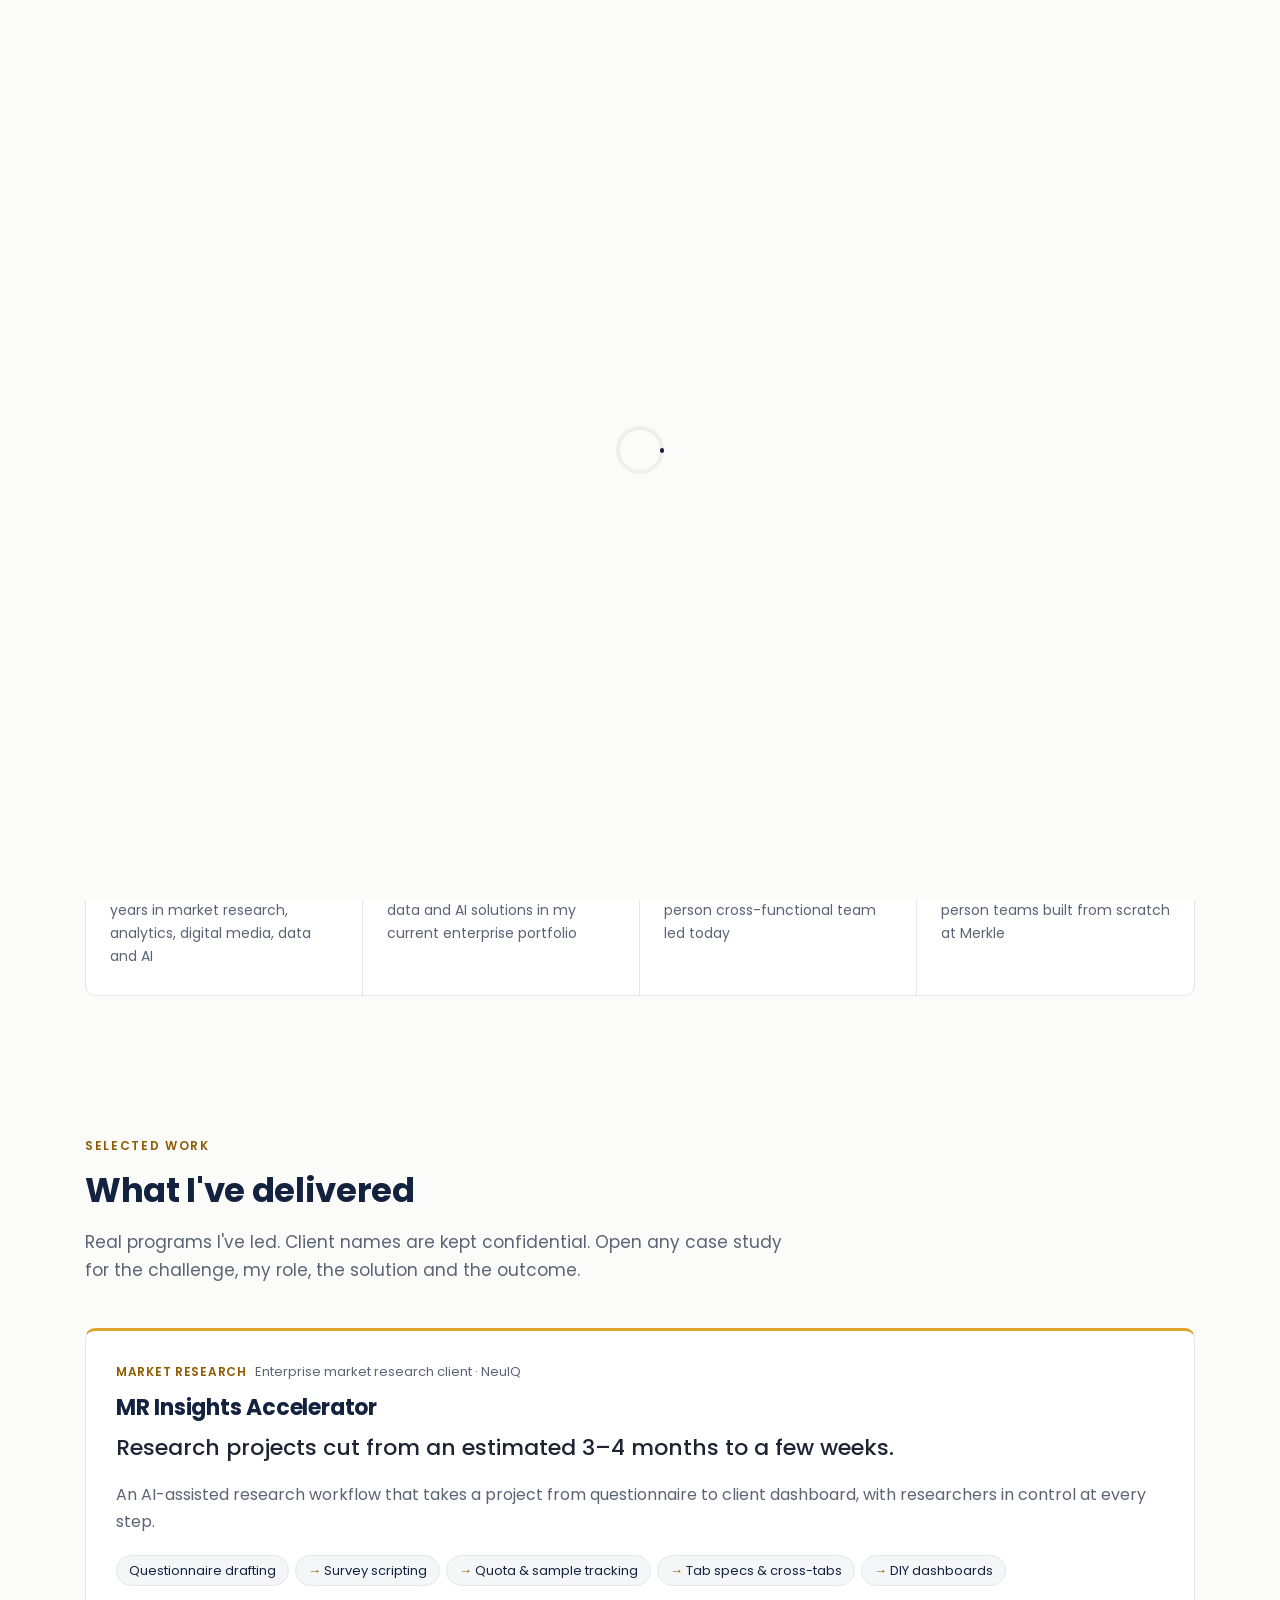
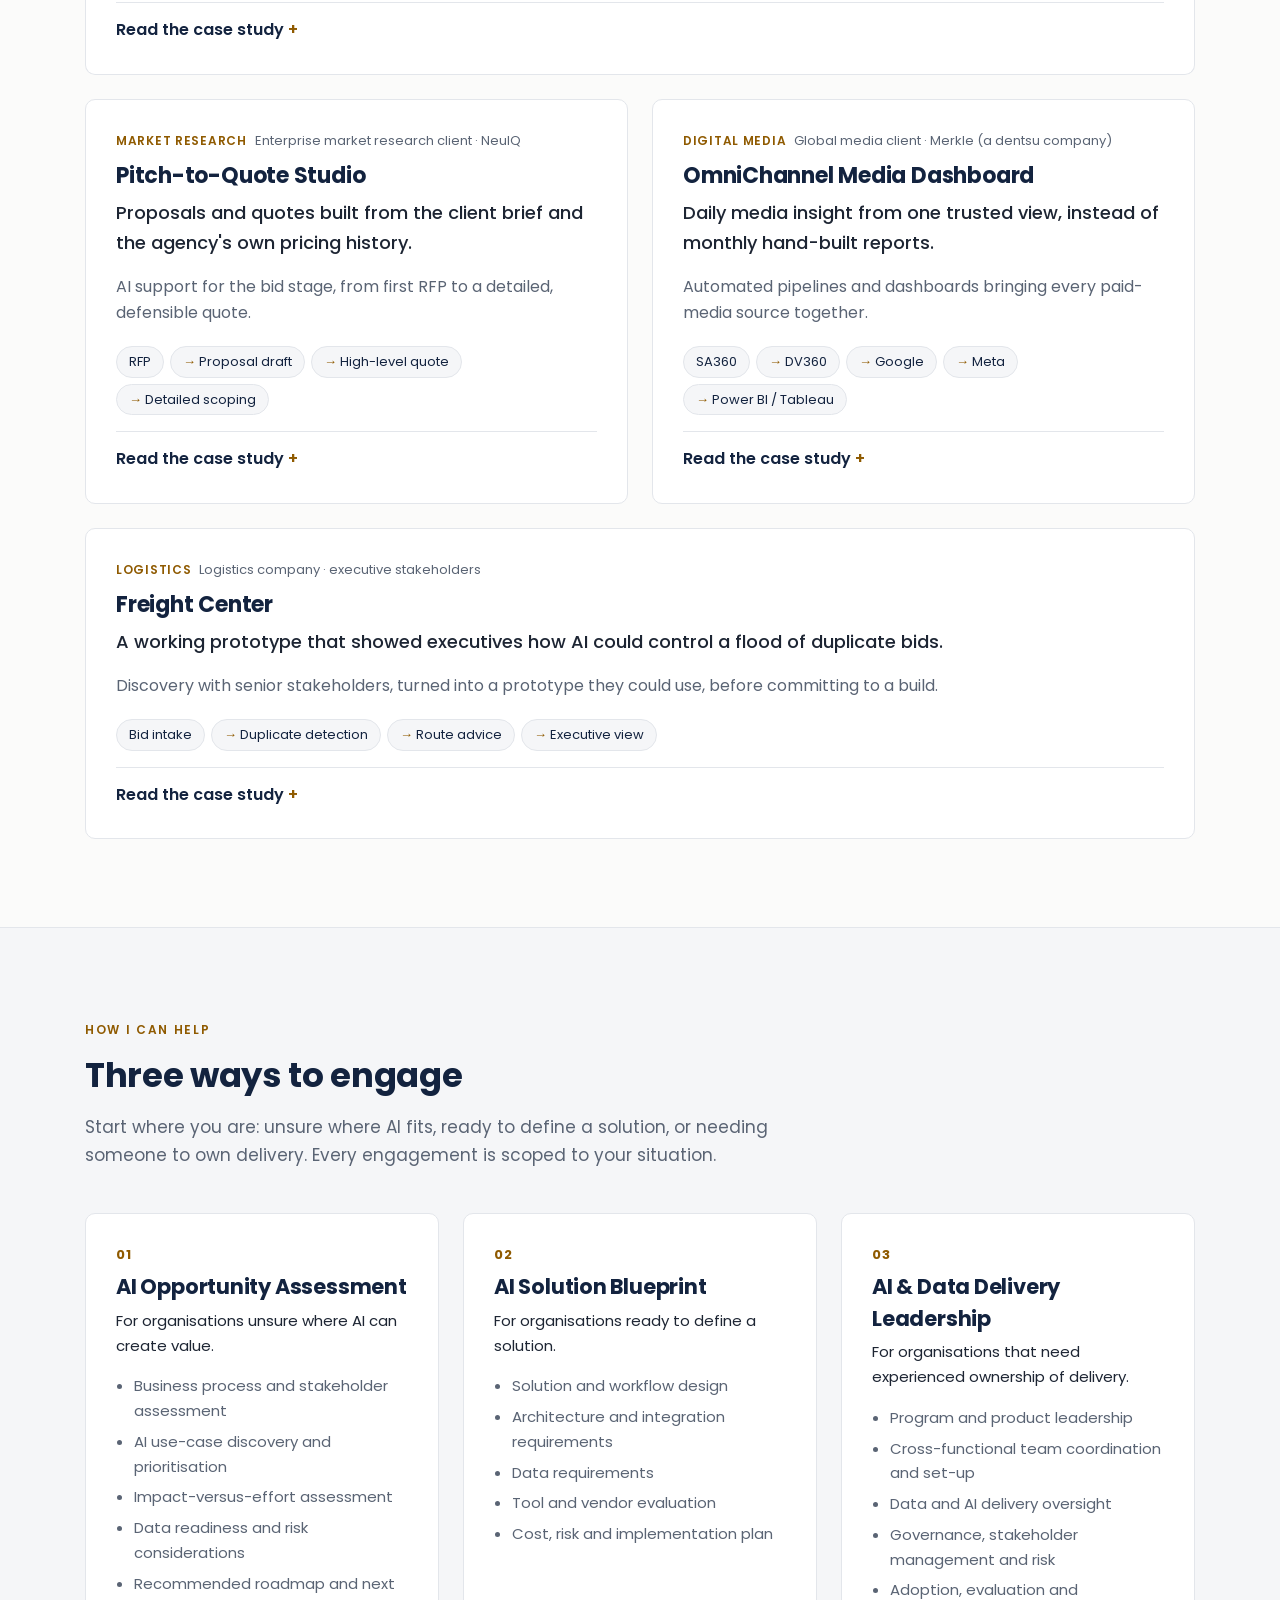
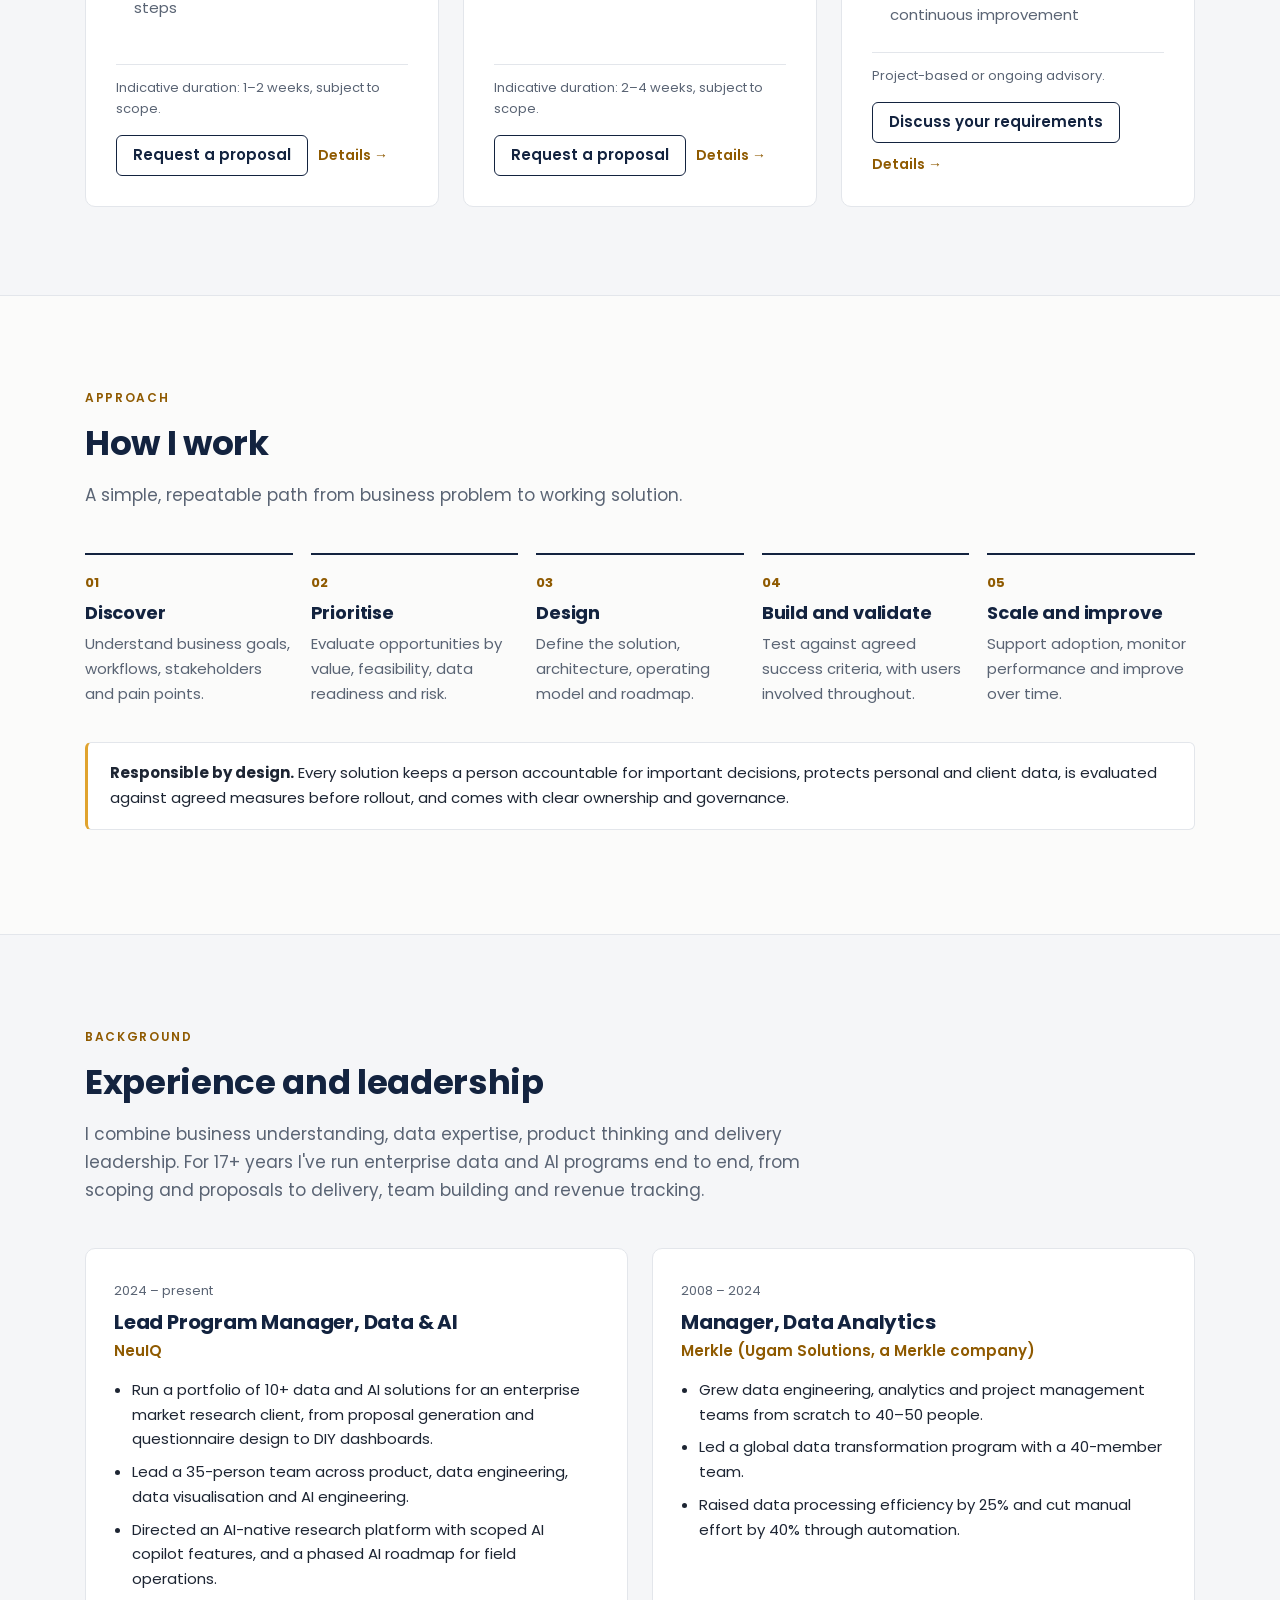
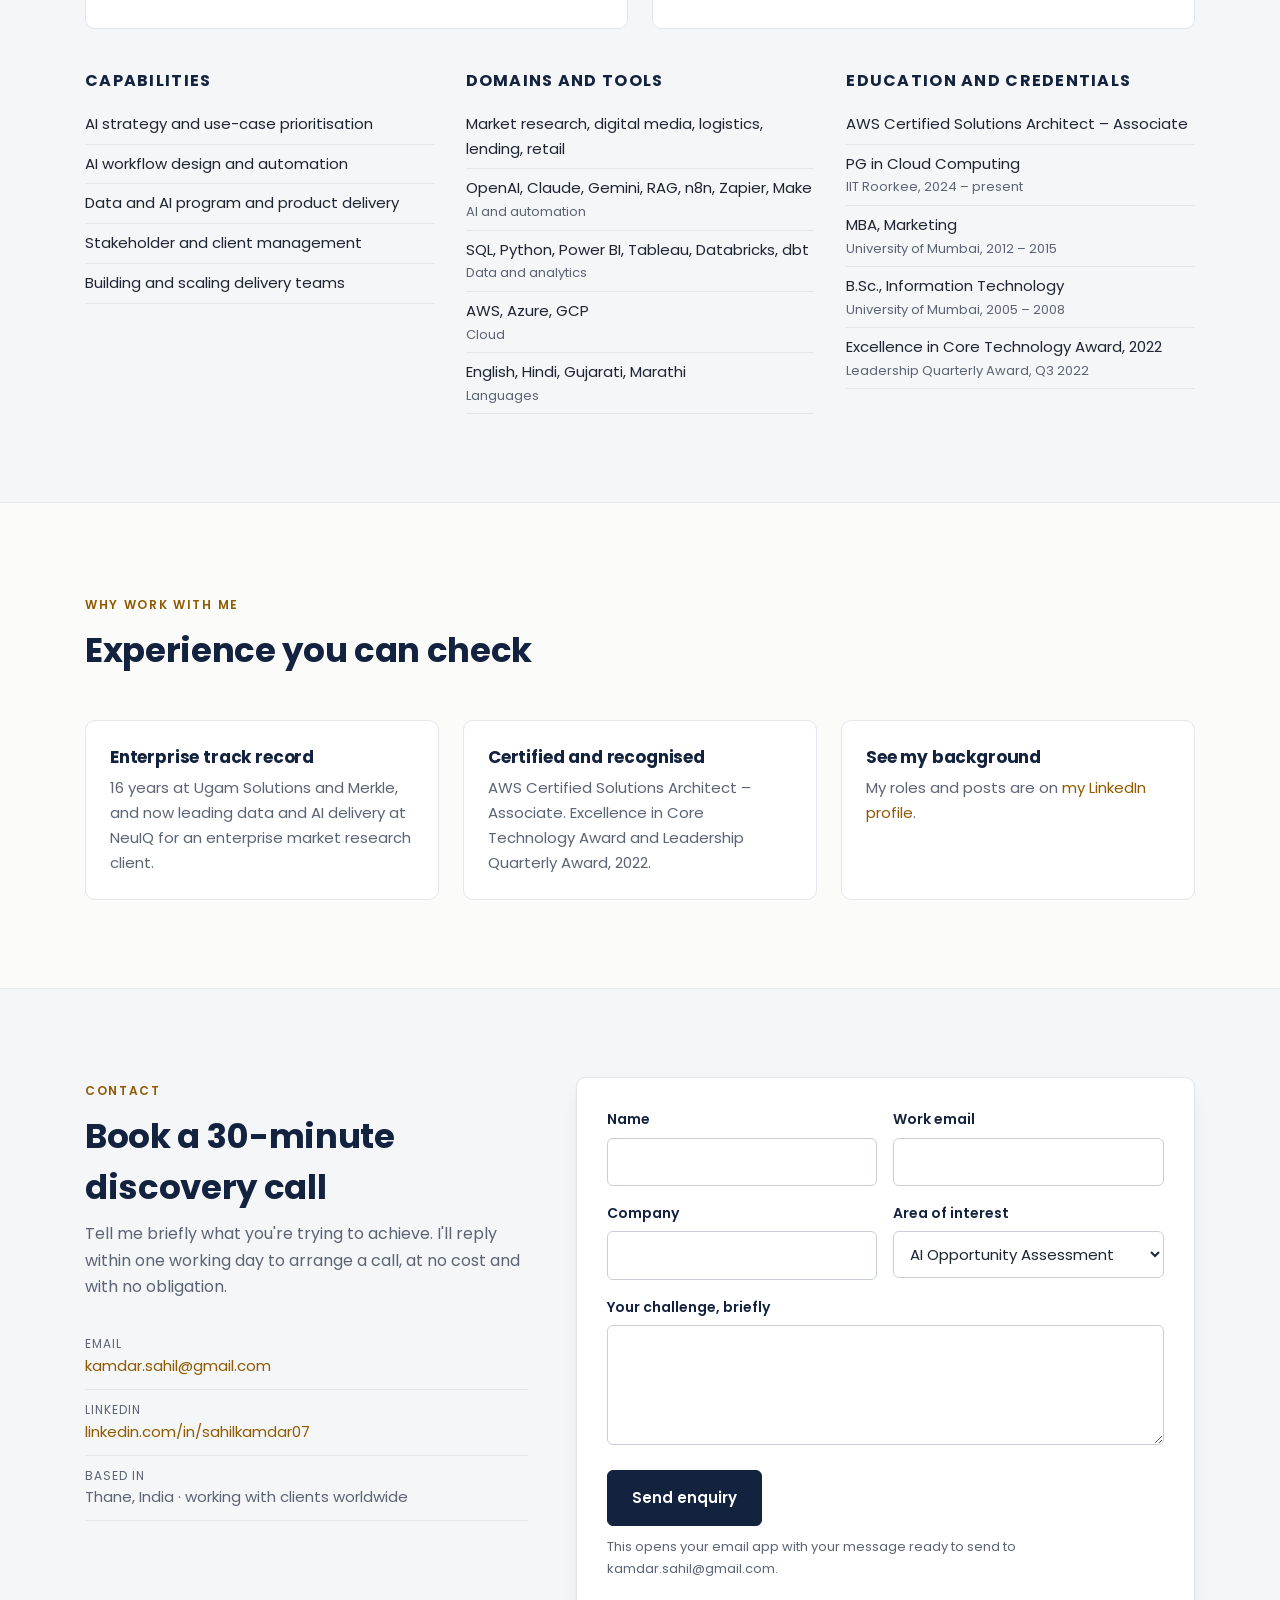
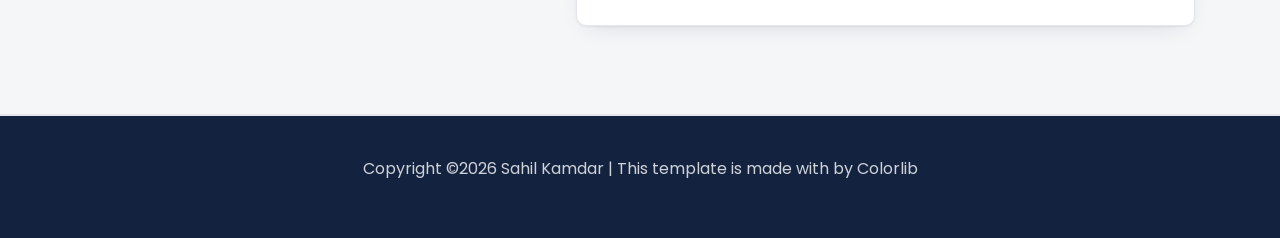
==== commit 7ed99bd7: "Reposition site for enterprise data and AI consulting New hero, verified metrics, outcome-led case s" ====
--- a/index.html
+++ b/index.html
@@ -1,559 +1,363 @@
 <!DOCTYPE html>
 <html lang="en">
   <head>
-    <title>Sahil Kamdar | Data &amp; AI Consultant</title>
     <meta charset="utf-8">
     <meta name="viewport" content="width=device-width, initial-scale=1, shrink-to-fit=no">
-    <meta name="description" content="Sahil Kamdar is a data and AI consultant with 17+ years of enterprise delivery experience. I map how your business runs, design AI workflows and build data and AI solutions.">
-
-    <link href="https://fonts.googleapis.com/css?family=Poppins:100,200,300,400,500,600,700,800,900" rel="stylesheet">
-
+    <title>Data &amp; AI Consultant | Enterprise AI Strategy &amp; Delivery | Sahil Kamdar</title>
+    <meta name="description" content="I help businesses turn complex data and operational workflows into measurable outcomes through AI strategy, intelligent automation and hands-on delivery leadership. 17+ years in data, analytics and AI.">
+    <link rel="canonical" href="https://rishikmdr.github.io/Portfolio-Website-Template/">
+    <meta property="og:type" content="website">
+    <meta property="og:site_name" content="Sahil Kamdar">
+    <meta property="og:title" content="Data &amp; AI Consultant | Enterprise AI Strategy &amp; Delivery | Sahil Kamdar">
+    <meta property="og:description" content="I help businesses turn complex data and operational workflows into measurable outcomes through AI strategy, intelligent automation and hands-on delivery leadership. 17+ years in data, analytics and AI.">
+    <meta property="og:url" content="https://rishikmdr.github.io/Portfolio-Website-Template/">
+    <meta property="og:image" content="https://rishikmdr.github.io/Portfolio-Website-Template/images/profile.jpg">
+    <meta name="twitter:card" content="summary">
+    <link href="https://fonts.googleapis.com/css?family=Poppins:400,500,600,700&display=swap" rel="stylesheet">
     <link rel="stylesheet" href="css/open-iconic-bootstrap.min.css">
     <link rel="stylesheet" href="css/animate.css">
-
     <link rel="stylesheet" href="css/owl.carousel.min.css">
     <link rel="stylesheet" href="css/owl.theme.default.min.css">
     <link rel="stylesheet" href="css/magnific-popup.css">
-
     <link rel="stylesheet" href="css/aos.css">
-
     <link rel="stylesheet" href="css/ionicons.min.css">
-
     <link rel="stylesheet" href="css/flaticon.css">
     <link rel="stylesheet" href="css/icomoon.css">
     <link rel="stylesheet" href="css/style.css">
-
-<link rel="stylesheet" href="css/custom.css">
+    <link rel="stylesheet" href="css/custom.css">
     <link rel="stylesheet" href="css/theme-light.css">
-    <link rel="stylesheet" href="css/theme-gloss.css">
-
+    <link rel="stylesheet" href="css/site.css">
+    <script type="application/ld+json">{"@context": "https://schema.org", "@graph": [{"@type": "Person", "@id": "https://rishikmdr.github.io/Portfolio-Website-Template/#sahil", "name": "Sahil Kamdar", "jobTitle": "Data & AI Consultant", "url": "https://rishikmdr.github.io/Portfolio-Website-Template/", "image": "https://rishikmdr.github.io/Portfolio-Website-Template/images/profile.jpg", "sameAs": ["https://www.linkedin.com/in/sahilkamdar07", "https://github.com/rishikmdr"], "address": {"@type": "PostalAddress", "addressLocality": "Thane", "addressRegion": "Maharashtra", "addressCountry": "IN"}, "hasCredential": {"@type": "EducationalOccupationalCredential", "name": "AWS Certified Solutions Architect – Associate"}}, {"@type": "ProfessionalService", "name": "Sahil Kamdar – Data & AI Consulting", "url": "https://rishikmdr.github.io/Portfolio-Website-Template/", "founder": {"@id": "https://rishikmdr.github.io/Portfolio-Website-Template/#sahil"}, "areaServed": "Worldwide", "description": "AI opportunity assessments, AI solution blueprints, and data and AI delivery leadership."}]}</script>
   </head>
-  <body data-spy="scroll" data-target=".site-navbar-target" data-offset="300">
-
-    <nav class="navbar navbar-expand-lg navbar-dark ftco_navbar ftco-navbar-light site-navbar-target" id="ftco-navbar">
+  <body data-spy="scroll" data-target=".site-navbar-target" data-offset="120">
+    <a class="skip-link" href="#main">Skip to content</a>
+
+    <nav class="navbar navbar-expand-lg navbar-dark ftco_navbar ftco-navbar-light site-navbar-target" id="ftco-navbar" aria-label="Main">
       <div class="container">
         <a class="navbar-brand" href="index.html">Sahil Kamdar</a>
         <button class="navbar-toggler js-fh5co-nav-toggle fh5co-nav-toggle" type="button" data-toggle="collapse" data-target="#ftco-nav" aria-controls="ftco-nav" aria-expanded="false" aria-label="Toggle navigation">
           <span class="oi oi-menu"></span> Menu
         </button>
-
         <div class="collapse navbar-collapse" id="ftco-nav">
           <ul class="navbar-nav nav ml-auto">
-            <li class="nav-item"><a href="#home-section" class="nav-link"><span>Home</span></a></li>
-            <li class="nav-item"><a href="#about-section" class="nav-link"><span>About</span></a></li>
+            <li class="nav-item"><a href="#work-section" class="nav-link"><span>Work</span></a></li>
             <li class="nav-item"><a href="#services-section" class="nav-link"><span>Services</span></a></li>
-            <li class="nav-item"><a href="#work-section" class="nav-link"><span>Work</span></a></li>
-            <li class="nav-item"><a href="#resume-section" class="nav-link"><span>Experience</span></a></li>
+            <li class="nav-item"><a href="#approach-section" class="nav-link"><span>Approach</span></a></li>
+            <li class="nav-item"><a href="#experience-section" class="nav-link"><span>Experience</span></a></li>
             <li class="nav-item"><a href="#contact-section" class="nav-link"><span>Contact</span></a></li>
+            <li class="nav-item nav-cta"><a href="#contact-section" class="btn btn-primary btn-cta-nav" data-track="cta_discovery_call" data-track-location="nav">Book a discovery call</a></li>
           </ul>
         </div>
       </div>
     </nav>
 
-    <!-- ============ HOME ============ -->
-    <section id="home-section" class="hero">
-      <div class="home-slider owl-carousel">
-        <div class="slider-item">
-          <div class="overlay"></div>
-          <div class="container">
-            <div class="row d-md-flex no-gutters slider-text align-items-end justify-content-end" data-scrollax-parent="true">
-              <!-- Hero illustration with photo: images/hero.webp (1500 x 1791, transparent) -->
-              <div class="one-third js-fullheight order-md-last img" style="background-image:url(images/hero.webp);">
-                <div class="overlay"></div>
+    <main id="main">
+
+    <!-- ============ HERO ============ -->
+    <section class="sk-hero" id="home-section">
+      <div class="container">
+        <div class="row align-items-center">
+          <div class="col-lg-7">
+            <span class="sk-eyebrow">Sahil Kamdar · Data &amp; AI Consultant</span>
+            <h1>Turn complex business processes into measurable AI-driven outcomes.</h1>
+            <p class="lead">I help enterprise teams identify where AI creates real value, design the right solutions, and lead delivery from strategy to implementation.</p>
+            <p class="support">I map how your business runs, design the AI workflows that save time, and make sure they get built and adopted.</p>
+            <ul class="sk-cred">
+              <li>17+ years in data, analytics and AI</li>
+              <li>Enterprise program leadership</li>
+              <li>Strategy to execution</li>
+            </ul>
+            <div class="sk-ctas">
+              <a href="#contact-section" class="btn btn-primary" data-track="cta_discovery_call" data-track-location="hero">Book a 30-minute discovery call</a>
+              <a href="#work-section" class="btn btn-outline" data-track="cta_explore_work" data-track-location="hero">Explore selected work</a>
+            </div>
+          </div>
+          <div class="col-lg-5">
+            <div class="sk-portrait">
+              <img src="images/profile.jpg" alt="Portrait of Sahil Kamdar" width="600" height="600">
+              <div class="chip c1"><strong>17+ years</strong>data, analytics &amp; AI</div>
+              <div class="chip c2"><strong>3–4 months → weeks</strong>research workflow, MR Insights Accelerator</div>
+            </div>
+          </div>
+        </div>
+      </div>
+    </section>
+
+    <!-- ============ CREDIBILITY METRICS (static, from CV) ============ -->
+    <section class="pb-5" aria-label="Experience at a glance">
+      <div class="container">
+        <div class="sk-metrics">
+          <div class="sk-metric"><div class="v">17+</div><div class="l">years in market research, analytics, digital media, data and AI</div></div>
+          <div class="sk-metric"><div class="v">10+</div><div class="l">data and AI solutions in my current enterprise portfolio</div></div>
+          <div class="sk-metric"><div class="v">35</div><div class="l">person cross-functional team led today</div></div>
+          <div class="sk-metric"><div class="v">40–50</div><div class="l">person teams built from scratch at Merkle</div></div>
+        </div>
+      </div>
+    </section>
+
+    <!-- ============ CASE STUDIES ============ -->
+    <section class="sk-section" id="work-section">
+      <div class="container">
+        <div class="sk-head">
+          <span class="sk-eyebrow">Selected work</span>
+          <h2>What I've delivered</h2>
+          <p>Real programs I've led. Client names are kept confidential. Open any case study for the challenge, my role, the solution and the outcome.</p>
+        </div>
+        <div class="sk-cases">
+          <article class="sk-case feature">
+            <div class="meta"><b>Market research</b>Enterprise market research client · NeuIQ</div>
+            <h3>MR Insights Accelerator</h3>
+            <p class="result">Research projects cut from an estimated 3–4 months to a few weeks.</p>
+            <p class="summary">An AI-assisted research workflow that takes a project from questionnaire to client dashboard, with researchers in control at every step.</p>
+            <ul class="sk-flow" aria-label="Workflow"><li>Questionnaire drafting</li><li>Survey scripting</li><li>Quota &amp; sample tracking</li><li>Tab specs &amp; cross-tabs</li><li>DIY dashboards</li></ul>
+            <details>
+              <summary data-track="case_study_expand" data-track-location="MR Insights Accelerator">Read the case study</summary>
+              <dl><dt>Business challenge</dt><dd>Each project moved through questionnaire design, scripting, fieldwork, tabulation and reporting by hand. End to end, that took three to four months or more.</dd><dt>My role</dt><dd>Led the program as Lead Program Manager, from client discovery and solution design to delivery, with a cross-functional team across product, data engineering, data visualisation and AI engineering.</dd><dt>Solution</dt><dd>Researchers start from a draft or a hypothesis and AI builds the questionnaire in the agency's own structure and tone. It is converted into Decipher or Qualtrics script and pushed live. Project managers track quotas and sample with suggested actions to close fieldwork sooner. AI generates the tab spec, researchers adjust it in plain language, and tables and a DIY dashboard follow automatically.</dd><dt>Scale</dt><dd>Part of a portfolio of 10+ data and AI solutions delivered for the same enterprise client, with a 35-person team.</dd><dt>Outcome</dt><dd>The full workflow cut from an estimated three to four months to a few weeks. Researchers spend their time on judgement, not assembly.</dd></dl>
+            </details>
+          </article>
+          <article class="sk-case">
+            <div class="meta"><b>Market research</b>Enterprise market research client · NeuIQ</div>
+            <h3>Pitch-to-Quote Studio</h3>
+            <p class="result">Proposals and quotes built from the client brief and the agency's own pricing history.</p>
+            <p class="summary">AI support for the bid stage, from first RFP to a detailed, defensible quote.</p>
+            <ul class="sk-flow" aria-label="Workflow"><li>RFP</li><li>Proposal draft</li><li>High-level quote</li><li>Detailed scoping</li></ul>
+            <details>
+              <summary data-track="case_study_expand" data-track-location="Pitch-to-Quote Studio">Read the case study</summary>
+              <dl><dt>Business challenge</dt><dd>Every RFP needed a proposal, a ballpark price for the cost slide, and later a detailed quote, all assembled by hand.</dd><dt>My role</dt><dd>Led the program, from requirements with business stakeholders through solution design and delivery.</dd><dt>Solution</dt><dd>AI drafts the proposal from the client brief and past proposals, adds a high-level quote, and produces the detailed scoping once the client confirms interest.</dd><dt>Outcome</dt><dd>Faster, more consistent bids grounded in the agency's own history.</dd></dl>
+            </details>
+          </article>
+          <article class="sk-case">
+            <div class="meta"><b>Digital media</b>Global media client · Merkle (a dentsu company)</div>
+            <h3>OmniChannel Media Dashboard</h3>
+            <p class="result">Daily media insight from one trusted view, instead of monthly hand-built reports.</p>
+            <p class="summary">Automated pipelines and dashboards bringing every paid-media source together.</p>
+            <ul class="sk-flow" aria-label="Workflow"><li>SA360</li><li>DV360</li><li>Google</li><li>Meta</li><li>Power BI / Tableau</li></ul>
+            <details>
+              <summary data-track="case_study_expand" data-track-location="OmniChannel Media Dashboard">Read the case study</summary>
+              <dl><dt>Business challenge</dt><dd>Media data sat across SA360, DV360, Google and Meta, and reports were stitched together by hand.</dd><dt>My role</dt><dd>Built and led a delivery team of 40–45 people across data pipelines and dashboarding.</dd><dt>Solution</dt><dd>Scheduled pipelines pull every source into one model. Power BI and Tableau dashboards publish automatically on a regular cycle.</dd><dt>Scale</dt><dd>Four major media platforms in one reporting model.</dd><dt>Outcome</dt><dd>Budget moves sooner from weak campaigns to strong ones, decisions run on daily rather than monthly data, and every team works from the same numbers.</dd></dl>
+            </details>
+          </article>
+          <article class="sk-case">
+            <div class="meta"><b>Logistics</b>Logistics company · executive stakeholders</div>
+            <h3>Freight Center</h3>
+            <p class="result">A working prototype that showed executives how AI could control a flood of duplicate bids.</p>
+            <p class="summary">Discovery with senior stakeholders, turned into a prototype they could use, before committing to a build.</p>
+            <ul class="sk-flow" aria-label="Workflow"><li>Bid intake</li><li>Duplicate detection</li><li>Route advice</li><li>Executive view</li></ul>
+            <details>
+              <summary data-track="case_study_expand" data-track-location="Freight Center">Read the case study</summary>
+              <dl><dt>Business challenge</dt><dd>Bids arrived by email, phone and through agents, many for the same cargo. Tracking what was in the pipeline and in transit was hard.</dd><dt>My role</dt><dd>Ran discovery with executive stakeholders and designed the prototype.</dd><dt>Solution</dt><dd>A bid console where each opportunity gets one record. An AI agent flags duplicate bids for the same cargo and suggests the best, cheapest or fastest route. A one-page executive view shows cargo in the pipeline and in transit by office, location and agent, and a role-based assistant answers each user's questions about their own data.</dd><dt>Outcome</dt><dd>Leadership could see how AI fits their operation before investing in a full build.</dd></dl>
+            </details>
+          </article>
+        </div>
+        <!-- TODO (Sahil): add evidence per case study: a workflow diagram, a screenshot with synthetic data, or a short walkthrough video. -->
+      </div>
+    </section>
+
+    <!-- ============ SERVICES ============ -->
+    <section class="sk-section alt" id="services-section">
+      <div class="container">
+        <div class="sk-head">
+          <span class="sk-eyebrow">How I can help</span>
+          <h2>Three ways to engage</h2>
+          <p>Start where you are: unsure where AI fits, ready to define a solution, or needing someone to own delivery. Every engagement is scoped to your situation.</p>
+        </div>
+        <div class="sk-engagements">
+          <article class="sk-eng">
+            <span class="num">01</span>
+            <h3>AI Opportunity Assessment</h3>
+            <p class="for">For organisations unsure where AI can create value.</p>
+            <ul><li>Business process and stakeholder assessment</li><li>AI use-case discovery and prioritisation</li><li>Impact-versus-effort assessment</li><li>Data readiness and risk considerations</li><li>Recommended roadmap and next steps</li></ul>
+            <p class="dur">Indicative duration: 1–2 weeks, subject to scope.</p>
+            <div class="links">
+              <a href="#contact-section" class="btn btn-outline py-2 px-3" data-track="cta_request_proposal" data-track-location="AI Opportunity Assessment" data-interest="AI Opportunity Assessment">Request a proposal</a>
+              <a href="ai-audit.html" class="more">Details &rarr;</a>
+            </div>
+          </article>
+          <article class="sk-eng">
+            <span class="num">02</span>
+            <h3>AI Solution Blueprint</h3>
+            <p class="for">For organisations ready to define a solution.</p>
+            <ul><li>Solution and workflow design</li><li>Architecture and integration requirements</li><li>Data requirements</li><li>Tool and vendor evaluation</li><li>Cost, risk and implementation plan</li></ul>
+            <p class="dur">Indicative duration: 2–4 weeks, subject to scope.</p>
+            <div class="links">
+              <a href="#contact-section" class="btn btn-outline py-2 px-3" data-track="cta_request_proposal" data-track-location="AI Solution Blueprint" data-interest="AI Solution Blueprint">Request a proposal</a>
+              <a href="ai-workflow-blueprint.html" class="more">Details &rarr;</a>
+            </div>
+          </article>
+          <article class="sk-eng">
+            <span class="num">03</span>
+            <h3>AI &amp; Data Delivery Leadership</h3>
+            <p class="for">For organisations that need experienced ownership of delivery.</p>
+            <ul><li>Program and product leadership</li><li>Cross-functional team coordination and set-up</li><li>Data and AI delivery oversight</li><li>Governance, stakeholder management and risk</li><li>Adoption, evaluation and continuous improvement</li></ul>
+            <p class="dur">Project-based or ongoing advisory.</p>
+            <div class="links">
+              <a href="#contact-section" class="btn btn-outline py-2 px-3" data-track="cta_request_proposal" data-track-location="AI &amp; Data Delivery Leadership" data-interest="AI &amp; Data Delivery Leadership">Discuss your requirements</a>
+              <a href="delivery-leadership.html" class="more">Details &rarr;</a>
+            </div>
+          </article>
+        </div>
+      </div>
+    </section>
+
+    <!-- ============ HOW I WORK ============ -->
+    <section class="sk-section" id="approach-section">
+      <div class="container">
+        <div class="sk-head">
+          <span class="sk-eyebrow">Approach</span>
+          <h2>How I work</h2>
+          <p>A simple, repeatable path from business problem to working solution.</p>
+        </div>
+        <ol class="sk-steps">
+          <li><h3>Discover</h3><p>Understand business goals, workflows, stakeholders and pain points.</p></li>
+          <li><h3>Prioritise</h3><p>Evaluate opportunities by value, feasibility, data readiness and risk.</p></li>
+          <li><h3>Design</h3><p>Define the solution, architecture, operating model and roadmap.</p></li>
+          <li><h3>Build and validate</h3><p>Test against agreed success criteria, with users involved throughout.</p></li>
+          <li><h3>Scale and improve</h3><p>Support adoption, monitor performance and improve over time.</p></li>
+        </ol>
+        <p class="sk-note"><strong>Responsible by design.</strong> Every solution keeps a person accountable for important decisions, protects personal and client data, is evaluated against agreed measures before rollout, and comes with clear ownership and governance.</p>
+      </div>
+    </section>
+
+    <!-- ============ EXPERIENCE ============ -->
+    <section class="sk-section alt" id="experience-section">
+      <div class="container">
+        <div class="sk-head">
+          <span class="sk-eyebrow">Background</span>
+          <h2>Experience and leadership</h2>
+          <p>I combine business understanding, data expertise, product thinking and delivery leadership. For 17+ years I've run enterprise data and AI programs end to end, from scoping and proposals to delivery, team building and revenue tracking.</p>
+        </div>
+        <div class="sk-roles">
+          <article class="sk-role">
+            <span class="when">2024 – present</span>
+            <h3>Lead Program Manager, Data &amp; AI</h3>
+            <span class="org">NeuIQ</span>
+            <ul>
+              <li>Run a portfolio of 10+ data and AI solutions for an enterprise market research client, from proposal generation and questionnaire design to DIY dashboards.</li>
+              <li>Lead a 35-person team across product, data engineering, data visualisation and AI engineering.</li>
+              <li>Directed an AI-native research platform with scoped AI copilot features, and a phased AI roadmap for field operations.</li>
+            </ul>
+          </article>
+          <article class="sk-role">
+            <span class="when">2008 – 2024</span>
+            <h3>Manager, Data Analytics</h3>
+            <span class="org">Merkle (Ugam Solutions, a Merkle company)</span>
+            <ul>
+              <li>Grew data engineering, analytics and project management teams from scratch to 40–50 people.</li>
+              <li>Led a global data transformation program with a 40-member team.</li>
+              <li>Raised data processing efficiency by 25% and cut manual effort by 40% through automation.</li>
+            </ul>
+          </article>
+        </div>
+        <div class="sk-cols">
+          <div>
+            <h3>Capabilities</h3>
+            <ul>
+              <li>AI strategy and use-case prioritisation</li>
+              <li>AI workflow design and automation</li>
+              <li>Data and AI program and product delivery</li>
+              <li>Stakeholder and client management</li>
+              <li>Building and scaling delivery teams</li>
+            </ul>
+          </div>
+          <div>
+            <h3>Domains and tools</h3>
+            <ul>
+              <li>Market research, digital media, logistics, lending, retail</li>
+              <li>OpenAI, Claude, Gemini, RAG, n8n, Zapier, Make<small>AI and automation</small></li>
+              <li>SQL, Python, Power BI, Tableau, Databricks, dbt<small>Data and analytics</small></li>
+              <li>AWS, Azure, GCP<small>Cloud</small></li>
+              <li>English, Hindi, Gujarati, Marathi<small>Languages</small></li>
+            </ul>
+          </div>
+          <div>
+            <h3>Education and credentials</h3>
+            <ul>
+              <li>AWS Certified Solutions Architect – Associate</li>
+              <li>PG in Cloud Computing<small>IIT Roorkee, 2024 – present</small></li>
+              <li>MBA, Marketing<small>University of Mumbai, 2012 – 2015</small></li>
+              <li>B.Sc., Information Technology<small>University of Mumbai, 2005 – 2008</small></li>
+              <li>Excellence in Core Technology Award, 2022<small>Leadership Quarterly Award, Q3 2022</small></li>
+            </ul>
+          </div>
+        </div>
+      </div>
+    </section>
+
+    <!-- ============ TRUST ============ -->
+    <section class="sk-section" id="trust-section">
+      <div class="container">
+        <div class="sk-head">
+          <span class="sk-eyebrow">Why work with me</span>
+          <h2>Experience you can check</h2>
+        </div>
+        <div class="sk-trust">
+          <div><h3>Enterprise track record</h3><p>16 years at Ugam Solutions and Merkle, and now leading data and AI delivery at NeuIQ for an enterprise market research client.</p></div>
+          <div><h3>Certified and recognised</h3><p>AWS Certified Solutions Architect – Associate. Excellence in Core Technology Award and Leadership Quarterly Award, 2022.</p></div>
+          <div><h3>See my background</h3><p>My roles and posts are on <a href="https://www.linkedin.com/in/sahilkamdar07" target="_blank" rel="noopener" data-track="outbound_linkedin">my LinkedIn profile</a>.</p></div>
+        </div>
+        <!-- TODO (Sahil): add 1–2 real testimonials (with written permission), e.g.
+        <blockquote class="sk-quote"><p>"..."</p><cite>Name, Role, Company</cite></blockquote>
+        Also consider: a downloadable one-page case study, a sample AI opportunity assessment (synthetic data), and links to LinkedIn articles.
+        Only add client or employer logos where you have permission. -->
+      </div>
+    </section>
+
+    <!-- ============ CONTACT ============ -->
+    <section class="sk-section alt" id="contact-section">
+      <div class="container">
+        <div class="sk-contact">
+          <div>
+            <span class="sk-eyebrow">Contact</span>
+            <h2 style="font-size:34px;font-weight:700">Book a 30-minute discovery call</h2>
+            <p>Tell me briefly what you're trying to achieve. I'll reply within one working day to arrange a call, at no cost and with no obligation.</p>
+            <ul class="direct">
+              <li><span>Email</span><a href="mailto:kamdar.sahil@gmail.com" data-track="contact_email">kamdar.sahil@gmail.com</a></li>
+              <li><span>LinkedIn</span><a href="https://www.linkedin.com/in/sahilkamdar07" target="_blank" rel="noopener" data-track="outbound_linkedin">linkedin.com/in/sahilkamdar07</a></li>
+              <li><span>Based in</span>Thane, India · working with clients worldwide</li>
+            </ul>
+            <!-- TODO (Sahil): add a calendar booking link (e.g. Calendly or Google Calendar appointment page) here once set up. -->
+          </div>
+          <form class="sk-form" id="enquiry-form" novalidate aria-describedby="form-hint">
+            <div class="row2">
+              <div class="f"><label for="f-name">Name</label><input id="f-name" name="name" autocomplete="name" required></div>
+              <div class="f"><label for="f-email">Work email</label><input id="f-email" name="email" type="email" autocomplete="email" required></div>
+            </div>
+            <div class="row2">
+              <div class="f"><label for="f-company">Company</label><input id="f-company" name="company" autocomplete="organization"></div>
+              <div class="f"><label for="f-interest">Area of interest</label>
+                <select id="f-interest" name="interest">
+                  <option>AI Opportunity Assessment</option>
+                  <option>AI Solution Blueprint</option>
+                  <option>AI &amp; Data Delivery Leadership</option>
+                  <option>Not sure yet</option>
+                </select>
               </div>
-              <div class="one-forth d-flex align-items-center ftco-animate" data-scrollax=" properties: { translateY: '70%' }">
-                <div class="text">
-                  <img src="images/profile.jpg" alt="Sahil Kamdar" class="hero-avatar">
-                  <span class="subheading">Hello!</span>
-                  <h1 class="mb-4 mt-3">I'm <span>Sahil Kamdar</span></h1>
-
-                  <span class="typing-animation" aria-label="AI Consultant, Data Strategist, AI Workflow Designer, Solution Builder"></span>
-
-                  <br><br>
-                  <h2>I map how your business runs, design the AI workflows that save time, and build them.</h2>
-                  <p class="mt-4">
-                    <a href="#contact-section" class="btn btn-primary py-3 px-4">Book a consultation</a>
-                    <a href="#services-section" class="btn btn-white btn-outline-white py-3 px-4">See services</a>
-                  </p>
-                </div>
-              </div>
-            </div>
-          </div>
-        </div>
-      </div>
-    </section>
-
-    <!-- ============ ABOUT ============ -->
-    <section class="ftco-about img ftco-section ftco-no-pb" id="about-section">
-      <div class="container">
-          <div class="row d-flex align-items-stretch">
-            <div class="col-md-6 col-lg-5 d-flex">
-              <div class="img-about img d-flex align-items-stretch">
-                <div class="overlay">
-                  <div class="row about-mf">
-                    <div class="col-sm-6 col-md-5">
-                      <div class="about-img">
-                                                <img src="images/profile.jpg" class="img-fluid rounded b-shadow-a" alt="Sahil Kamdar">
-                      </div>
-                    </div>
-                    <div class="col-sm-6 col-md-7">
-                      <div class="about-info">
-                        <p><span class="title-s">Name: </span> <span>Sahil Kamdar</span></p>
-                        <p><span class="title-s">Role: </span> <span>Data &amp; AI Consultant</span></p>
-                        <p><span class="title-s">Experience: </span> <span>17+ years</span></p>
-                        <p><span class="title-s">Based in: </span> <span>Thane, India · works worldwide</span></p>
-                      </div>
-                    </div>
-                  </div>
-
-                  <div class="skill-mf">
-                    <p class="title-s">Strengths</p>
-                    <span>AI strategy &amp; workflow design</span> <span class="pull-right">95%</span>
-                    <div class="progress">
-                      <div class="progress-bar" role="progressbar" style="width: 95%;" aria-valuenow="95" aria-valuemin="0" aria-valuemax="100"></div>
-                    </div>
-
-                    <span>Data &amp; AI program delivery</span> <span class="pull-right">95%</span>
-                    <div class="progress">
-                      <div class="progress-bar" role="progressbar" style="width: 95%;" aria-valuenow="95" aria-valuemin="0" aria-valuemax="100"></div>
-                    </div>
-
-                    <span>Power BI &amp; Tableau</span> <span class="pull-right">90%</span>
-                    <div class="progress">
-                      <div class="progress-bar" role="progressbar" style="width: 90%;" aria-valuenow="90" aria-valuemin="0" aria-valuemax="100"></div>
-                    </div>
-
-                    <span>AI automation (LLMs, RAG, n8n)</span> <span class="pull-right">85%</span>
-                    <div class="progress">
-                      <div class="progress-bar" role="progressbar" style="width: 85%;" aria-valuenow="85" aria-valuemin="0" aria-valuemax="100"></div>
-                    </div>
-
-                    <span>SQL &amp; Python</span> <span class="pull-right">85%</span>
-                    <div class="progress">
-                      <div class="progress-bar" role="progressbar" style="width: 85%;" aria-valuenow="85" aria-valuemin="0" aria-valuemax="100"></div>
-                    </div>
-                  </div>
-                </div>
-              </div>
-            </div>
-
-            <div class="col-md-6 col-lg-7 pl-lg-5 pb-5">
-              <div class="row justify-content-start pb-3">
-                <div class="col-md-12 heading-section ftco-animate">
-                  <h2 class="mb-4">About Me</h2>
-
-                  <p>Everyone is told to "use AI". Few businesses know where it actually pays off. I help founders and teams answer that question and then act on it.</p>
-                  <p>I break a business into its core processes, find the repetitive, slow or error-prone work, and design AI workflows that fix it, with costs, risks and a step-by-step rollout plan. When you're ready, I build them: AI assistants, automations, data pipelines and dashboards.</p>
-                  <p>For 17+ years I've led enterprise data and AI programs, from scoping and proposals to delivery, and built teams of up to 50 across data engineering, BI and AI. So my advice is practical, not hype.</p>
-                  <ul class="about-info mt-4 px-md-0 px-2">
-                    <li class="d-flex"><span>Focus:</span> <span>AI consulting, data strategy, AI workflow design &amp; build</span></li>
-                    <li class="d-flex"><span>Domains:</span> <span>Market research, lending, logistics, retail &amp; D2C</span></li>
-                    <li class="d-flex"><span>AI stack:</span> <span>OpenAI, Claude, Gemini, RAG, n8n, Zapier, Make</span></li>
-                    <li class="d-flex"><span>Data stack:</span> <span>SQL, Python, Power BI, Tableau, Databricks, dbt</span></li>
-                    <li class="d-flex"><span>Cloud:</span> <span>AWS (Certified Solutions Architect – Associate), Azure, GCP</span></li>
-                    <li class="d-flex"><span>Languages:</span> <span>English, Hindi, Gujarati, Marathi</span></li>
-                  </ul>
-                </div>
-              </div>
-
-              <div class="counter-wrap ftco-animate d-flex mt-md-3">
-                <div class="text">
-                  <p class="mb-4">
-                    <span class="number" data-number="10">0</span> <span>+</span>
-                    <span>&nbsp; Enterprise data &amp; AI solutions delivered</span>
-                  </p>
-                  <p><a href="https://www.linkedin.com/in/sahilkamdar07" target="_blank" rel="noopener" class="btn btn-primary py-3 px-3">LinkedIn</a></p>
-                </div>
-              </div>
-            </div>
-          </div>
-      </div>
-    </section>
-
-    <!-- ============ SERVICES ============ -->
-    <section class="ftco-section" id="services-section">
-      <div class="container">
-        <div class="row justify-content-center pb-5">
-          <div class="col-md-10 heading-section text-center ftco-animate">
-            <h2 class="mb-4">How I can help</h2>
-            <p>Start with a call or an audit. Get a clear plan. Then let me build it, or hand the blueprint to your own team. Tap a service to see packages, deliverables and examples.</p>
-          </div>
-        </div>
-        <div class="row">
-          <div class="col-md-6 col-lg-3 d-flex ftco-animate">
-            <a href="consulting.html" class="services-1 text-center">
-              <span class="icon"><i class="icon-comments"></i></span>
-              <div class="desc">
-                <span class="step">Advice</span>
-                <h3 class="mb-5">Data &amp; AI Consulting</h3>
-                <p>A senior view on AI strategy, tool and vendor choice, data architecture and build-vs-buy, before you spend.</p>
-                <ul>
-                  <li>Calls with written summaries</li>
-                  <li>Vendor quote reviews</li>
-                  <li>Monthly advisor option</li>
-                </ul>
-                <div class="price"><small>From</small>$49</div>
-                <span class="more">View details &rarr;</span>
-              </div>
-            </a>
-          </div>
-          <div class="col-md-6 col-lg-3 d-flex ftco-animate">
-            <a href="ai-audit.html" class="services-1 text-center">
-              <span class="icon"><i class="icon-search"></i></span>
-              <div class="desc">
-                <span class="step">Step 1</span>
-                <h3 class="mb-5">AI Opportunity Audit</h3>
-                <p>I map how your business runs and rank where AI will save the most time and money.</p>
-                <ul>
-                  <li>Process breakdown</li>
-                  <li>Opportunities scored on impact &amp; effort</li>
-                  <li>Quick wins for this week</li>
-                </ul>
-                <div class="price"><small>From</small>$49</div>
-                <span class="more">View details &rarr;</span>
-              </div>
-            </a>
-          </div>
-          <div class="col-md-6 col-lg-3 d-flex ftco-animate">
-            <a href="ai-workflow-blueprint.html" class="services-1 text-center">
-              <span class="icon"><i class="icon-sitemap"></i></span>
-              <div class="desc">
-                <span class="step">Step 2</span>
-                <h3 class="mb-5">AI Workflow Blueprint</h3>
-                <p>Step-by-step designs of each workflow, so you or any developer can build them.</p>
-                <ul>
-                  <li>Workflow diagrams &amp; prompts</li>
-                  <li>Tool stack &amp; running costs</li>
-                  <li>Rollout plan</li>
-                </ul>
-                <div class="price"><small>From</small>$99</div>
-                <span class="more">View details &rarr;</span>
-              </div>
-            </a>
-          </div>
-          <div class="col-md-6 col-lg-3 d-flex ftco-animate">
-            <a href="ai-solution-build.html" class="services-1 text-center">
-              <span class="icon"><i class="icon-cogs"></i></span>
-              <div class="desc">
-                <span class="step">Step 3</span>
-                <h3 class="mb-5">Data &amp; AI Solution Build</h3>
-                <p>I build and launch the solution on the tools you already use, tested on your real data.</p>
-                <ul>
-                  <li>AI automations &amp; agents</li>
-                  <li>Document assistants (RAG)</li>
-                  <li>Data pipelines &amp; dashboards</li>
-                </ul>
-                <div class="price"><small>From</small>$150</div>
-                <span class="more">View details &rarr;</span>
-              </div>
-            </a>
-          </div>
-        </div>
-      </div>
-    </section>
-
-
-    <!-- ============ SELECTED WORK ============ -->
-    <section class="ftco-section ftco-no-pt" id="work-section">
-      <div class="container">
-        <div class="row justify-content-center pb-4">
-          <div class="col-md-10 heading-section text-center ftco-animate">
-            <h2 class="mb-4">Selected work</h2>
-            <p>Solutions I've led and built. Client names are kept confidential.</p>
-          </div>
-        </div>
-        <div class="work-group">
-          <h3 class="work-group-title">AI Consulting</h3>
-          <p class="work-group-sub">Understanding the problem with your stakeholders, then showing what AI can do.</p>
-          <div class="row">
-          <div class="col-md-6 col-lg-4 d-flex ftco-animate">
-            <div class="case-card">
-              <span class="tag">Discovery prototype</span>
-              <h3>Freight Center</h3>
-              <span class="client">Logistics company · executive stakeholders</span>
-              <dl><dt>Challenge</dt><dd>Bids arrived by email, calls and agents, many of them duplicates, and shipments were hard to track.</dd><dt>Built</dt><dd>A bid console with an AI agent that removes duplicate cargo bids and suggests the best, cheapest or fastest route, a one-page executive view by office, location and agent, and a role-based assistant for every user.</dd><dt>Outcome</dt><dd>Executives saw how AI fits their operation before committing to a build.</dd></dl>
-            </div>
-          </div>
-          <div class="col-md-6 col-lg-4 d-flex ftco-animate">
-            <div class="case-card">
-              <span class="tag">Consulting service</span>
-              <h3>AI Readiness &amp; Roadmap</h3>
-              <span class="client">For leadership teams starting with AI</span>
-              <dl><dt>How it runs</dt><dd>Four stakeholder calls over a month to map pain points across teams.</dd><dt>You get</dt><dd>Your data and processes assessed, AI use cases ranked by ROI, and a phased roadmap.</dd><dt>Best for</dt><dd>Companies that want a clear plan before they spend.</dd></dl>
-            </div>
-          </div>
-          <div class="col-md-6 col-lg-4 d-flex ftco-animate">
-            <div class="case-card">
-              <span class="tag">Consulting service</span>
-              <h3>AI Team &amp; Delivery Setup</h3>
-              <span class="client">For companies building a data or AI practice</span>
-              <dl><dt>Experience</dt><dd>I've built delivery teams from scratch to 40–50 people.</dd><dt>You get</dt><dd>Team structure, roles and hiring plan, delivery processes, and client and stakeholder rhythms.</dd><dt>Best for</dt><dd>Leaders scaling a data or AI team without losing control of delivery.</dd></dl>
-            </div>
-          </div>
-          </div>
-        </div>
-        <div class="work-group">
-          <h3 class="work-group-title">AI Solutions</h3>
-          <p class="work-group-sub">End-to-end AI products built for market research workflows.</p>
-          <div class="row">
-          <div class="col-md-6 col-lg-4 d-flex ftco-animate">
-            <div class="case-card">
-              <span class="tag">Client project</span>
-              <h3>Pitch-to-Quote Studio</h3>
-              <span class="client">Global market research agency</span>
-              <dl><dt>Challenge</dt><dd>Every RFP needed a proposal, a ballpark price and then a detailed quote, all built by hand.</dd><dt>Built</dt><dd>AI that drafts proposals from the client brief and past wins, adds the high-level quote, then produces the detailed scoping once the client is interested.</dd><dt>Outcome</dt><dd>Faster, more consistent bids, priced on the agency's own history.</dd></dl>
-            </div>
-          </div>
-          <div class="col-md-6 col-lg-4 d-flex ftco-animate">
-            <div class="case-card">
-              <span class="tag">Client project</span>
-              <h3>MR Insights Accelerator</h3>
-              <span class="client">Global market research agency</span>
-              <dl><dt>Challenge</dt><dd>A research project took three to four months from questionnaire to client dashboard.</dd><dt>Built</dt><dd>AI questionnaire drafting in the agency's own style, auto-scripting into Decipher and Qualtrics, live quota and sample tracking with suggestions, AI-generated tab specs and cross-tabs, and a DIY results dashboard.</dd><dt>Outcome</dt><dd>The full workflow cut from three to four months down to a few weeks, without replacing researchers.</dd></dl>
-            </div>
-          </div>
-          </div>
-        </div>
-        <div class="work-group">
-          <h3 class="work-group-title">Data &amp; AI Projects</h3>
-          <p class="work-group-sub">Data pipelines and dashboards that put insight at your fingertips.</p>
-          <div class="row">
-          <div class="col-md-6 col-lg-4 d-flex ftco-animate">
-            <div class="case-card">
-              <span class="tag">Client project</span>
-              <h3>OmniChannel Media Dashboard</h3>
-              <span class="client">Global media agency network · team of 40–45</span>
-              <dl><dt>Challenge</dt><dd>Media data sat in SA360, DV360, Google and Meta, and reports were stitched together by hand.</dd><dt>Built</dt><dd>Scheduled pipelines pulling every source into one model, with Power BI and Tableau dashboards that publish automatically.</dd><dt>Outcome</dt><dd>Budget moved quickly from weak campaigns to strong ones, daily insight instead of monthly reports, and one trusted view for every team.</dd></dl>
-            </div>
-          </div>
-          </div>
-        </div>
-      </div>
-    </section>
-
-    <!-- ============ EXPERIENCE ============ -->
-    <section class="ftco-section ftco-no-pb" id="resume-section">
-      <div class="container">
-        <div class="row justify-content-center pb-5">
-          <div class="col-md-10 heading-section text-center ftco-animate">
-            <h2 class="mb-4">My journey</h2>
-            <p>17+ years in enterprise data, analytics and AI: running programs end to end, from scoping and proposals to delivery, team allocation and revenue tracking.</p>
-          </div>
-        </div>
-
-        <div class="row">
-          <div class="sub-heading"><h3>Experience</h3><div class="underline"></div></div>
-        </div>
-        <br>
-
-        <div class="row">
-          <div class="col-md-6">
-            <div class="resume-wrap ftco-animate">
-              <span class="date">2024 – Present</span>
-              <h2>Lead Program Manager, Data &amp; AI</h2>
-              <span class="position">NeuIQ</span>
-              <div class="mt-4">
-                <ul>
-                  <li>Run a portfolio of 10+ data and AI solutions for an enterprise market-research client, from proposal generation and questionnaire design to DIY dashboards.</li>
-                  <li>Lead a 35-person team across product, data engineering, data visualization and AI engineering.</li>
-                  <li>Directed an AI-native research platform with scoped AI copilot features, and a phased AI roadmap for field operations.</li>
-                </ul>
-              </div>
-            </div>
-          </div>
-
-          <div class="col-md-6">
-            <div class="resume-wrap ftco-animate">
-              <span class="date">2008 – 2024</span>
-              <h2>Manager, Data Analytics</h2>
-              <span class="position">Merkle (Ugam Solutions, a Merkle company)</span>
-              <div class="mt-4">
-                <ul>
-                  <li>Grew data engineering, analytics and project management teams from scratch to 40–50 people.</li>
-                  <li>Led a global data transformation program with a 40-member team.</li>
-                  <li>Raised data processing efficiency by 25% and cut manual effort by 40% through automation.</li>
-                </ul>
-              </div>
-            </div>
-          </div>
-        </div>
-
-        <br><br>
-
-        <div class="row">
-          <div class="sub-heading"><h3>Education</h3><div class="underline"></div></div>
-        </div>
-        <br>
-
-        <div class="row">
-          <div class="col-md-4">
-            <div class="resume-wrap ftco-animate">
-              <span class="date">2024 – Present</span>
-              <h2>PG in Cloud Computing</h2>
-              <span class="position">IIT Roorkee</span>
-            </div>
-          </div>
-          <div class="col-md-4">
-            <div class="resume-wrap ftco-animate">
-              <span class="date">2012 – 2015</span>
-              <h2>MBA, Marketing</h2>
-              <span class="position">University of Mumbai</span>
-            </div>
-          </div>
-          <div class="col-md-4">
-            <div class="resume-wrap ftco-animate">
-              <span class="date">2005 – 2008</span>
-              <h2>B.Sc., Information Technology</h2>
-              <span class="position">University of Mumbai</span>
-            </div>
-          </div>
-          <div class="col-md-12">
-            <div class="resume-wrap ftco-animate">
-              <span class="date">Certification &amp; awards</span>
-              <h2>AWS Certified Solutions Architect – Associate</h2>
-              <span class="position">Excellence in Core Technology Award, 2022 · Leadership Quarterly Award, Q3 2022</span>
-            </div>
-          </div>
-        </div>
-      </div>
-    </section>
-
-    <!-- ============ COUNTERS + CTA ============ -->
-    <section class="ftco-section ftco-no-pt ftco-no-pb ftco-counter img" id="section-counter">
-      <div class="container">
-        <div class="row d-md-flex align-items-center">
-          <div class="col-md d-flex justify-content-center counter-wrap ftco-animate">
-            <div class="block-18">
-              <div class="text">
-                <strong class="number" data-number="17">0</strong>
-                <span>Years in data &amp; AI</span>
-              </div>
-            </div>
-          </div>
-          <div class="col-md d-flex justify-content-center counter-wrap ftco-animate">
-            <div class="block-18">
-              <div class="text">
-                <strong class="number" data-number="10">0</strong>
-                <span>Enterprise solutions</span>
-              </div>
-            </div>
-          </div>
-          <div class="col-md d-flex justify-content-center counter-wrap ftco-animate">
-            <div class="block-18">
-              <div class="text">
-                <strong class="number" data-number="50">0</strong>
-                <span>Largest team led</span>
-              </div>
-            </div>
-          </div>
-          <div class="col-md d-flex justify-content-center counter-wrap ftco-animate">
-            <div class="block-18">
-              <div class="text">
-                <strong class="number" data-number="4">0</strong>
-                <span>Languages spoken</span>
-              </div>
-            </div>
-          </div>
-        </div>
-      </div>
-
-      <div class="ftco-section ftco-hireme img margin-top" style="background-image: url(images/bg_1.jpg)">
-        <div class="container">
-        <div class="row justify-content-center">
-          <div class="col-md-7 ftco-animate text-center">
-            <h2>Not sure where <span>AI fits</span> in your business?</h2>
-            <div class="heading">
-              <h4>A 45-minute audit call will show you the top five places to start.</h4>
-              <br>
-              <p><a href="#contact-section" class="btn btn-primary py-3 px-5">Book an audit</a></p>
-            </div>
-          </div>
-        </div>
-        </div>
-      </div>
-    </section>
-
-    <!-- ============ CONTACT ============ -->
-    <section class="ftco-section contact-section ftco-no-pb" id="contact-section">
-      <div class="container">
-        <div class="row justify-content-center mb-5 pb-3">
-          <div class="col-md-7 heading-section text-center ftco-animate">
-            <h2 class="mb-4">Let's talk</h2>
-            <p>Tell me how your business runs today and what's slowing it down. I'll reply within one working day.</p>
-          </div>
-        </div>
-
-        <div class="row d-flex contact-info mb-5">
-          <div class="col-md-6 col-lg-3 d-flex ftco-animate">
-            <div class="align-self-stretch box p-4 text-center">
-              <div class="icon d-flex align-items-center justify-content-center">
-                <span class="icon-map-signs"></span>
-              </div>
-              <h3 class="mb-4">Location</h3>
-              <p>Thane, Maharashtra, India<br>Remote, worldwide</p>
-            </div>
-          </div>
-          <div class="col-md-6 col-lg-3 d-flex ftco-animate">
-            <div class="align-self-stretch box p-4 text-center">
-              <div class="icon d-flex align-items-center justify-content-center">
-                <span class="icon-phone2"></span>
-              </div>
-              <h3 class="mb-4">Phone</h3>
-              <p><a href="tel:+919004095175">+91 90040 95175</a></p>
-            </div>
-          </div>
-          <div class="col-md-6 col-lg-3 d-flex ftco-animate">
-            <div class="align-self-stretch box p-4 text-center">
-              <div class="icon d-flex align-items-center justify-content-center">
-                <span class="icon-paper-plane"></span>
-              </div>
-              <h3 class="mb-4">Email</h3>
-              <p><a href="mailto:kamdar.sahil@gmail.com">kamdar.sahil@gmail.com</a></p>
-            </div>
-          </div>
-          <div class="col-md-6 col-lg-3 d-flex ftco-animate">
-            <div class="align-self-stretch box p-4 text-center">
-              <div class="icon d-flex align-items-center justify-content-center">
-                <span class="icon-linkedin"></span>
-              </div>
-              <h3 class="mb-4">LinkedIn</h3>
-              <p><a href="https://www.linkedin.com/in/sahilkamdar07" target="_blank" rel="noopener">sahilkamdar07</a></p>
-            </div>
-          </div>
-
-          <div class="container">
-            <br><br>
-            <div class="row justify-content-center">
-              <div class="col-md-8 ftco-animate text-center">
-                <h2>Have a <span>project in mind?</span> <a href="mailto:kamdar.sahil@gmail.com?subject=Data%20%26%20AI%20consulting%20inquiry" class="btn btn-primary py-3 px-5">Email me</a></h2>
-              </div>
-            </div>
-            <br>
-            <ul class="ftco-footer-social list-unstyled d-flex justify-content-center align-items-center mb-0">
-              <li class="ftco-animate normal-txt">Find me on&nbsp;</li>
-              <li class="ftco-animate"><a href="https://www.linkedin.com/in/sahilkamdar07" target="_blank" rel="noopener" aria-label="LinkedIn"><span class="icon-linkedin"></span></a></li>
-              <li class="ftco-animate"><a href="https://github.com/rishikmdr" target="_blank" rel="noopener" aria-label="GitHub"><span class="icon-github"></span></a></li>
-            </ul>
-            <br>
-          </div>
-        </div>
-      </div>
-    </section>
+            </div>
+            <div class="f"><label for="f-msg">Your challenge, briefly</label><textarea id="f-msg" name="message" required></textarea></div>
+            <button type="submit" class="btn btn-primary py-3 px-4" data-track="form_submit">Send enquiry</button>
+            <p class="hint" id="form-hint">This opens your email app with your message ready to send to kamdar.sahil@gmail.com.</p>
+            <p class="error" id="form-error" role="alert">Please add your name, a valid work email and a short description.</p>
+            <div class="confirm" id="form-confirm" role="status">Thanks. Your email app should now be open with your enquiry ready. Press send and I'll reply within one working day. If nothing opened, email me at <a href="mailto:kamdar.sahil@gmail.com">kamdar.sahil@gmail.com</a>.</div>
+          </form>
+        </div>
+      </div>
+    </section>
+
+    </main>
 
     <footer class="ftco-footer ftco-section">
       <div class="container">
         <div class="row">
           <div class="col-md-12 text-center">
             <p><!-- Link back to Colorlib can't be removed. Template is licensed under CC BY 3.0. -->
-            Copyright &copy;<script>document.write(new Date().getFullYear());</script> Sahil Kamdar | This template is made with <i class="icon-heart color-danger" aria-hidden="true"></i> by <a href="https://colorlib.com" target="_blank">Colorlib</a>
+            Copyright &copy;<script>document.write(new Date().getFullYear());</script> Sahil Kamdar | This template is made with <i class="icon-heart color-danger" aria-hidden="true"></i> by <a href="https://colorlib.com" target="_blank" rel="noopener">Colorlib</a>
             <!-- Link back to Colorlib can't be removed. Template is licensed under CC BY 3.0. --></p>
           </div>
         </div>
       </div>
     </footer>
 
-    <!-- loader -->
-    <div id="ftco-loader" class="show fullscreen"><svg class="circular" width="48px" height="48px"><circle class="path-bg" cx="24" cy="24" r="22" fill="none" stroke-width="4" stroke="#eeeeee"/><circle class="path" cx="24" cy="24" r="22" fill="none" stroke-width="4" stroke-miterlimit="10" stroke="#F96D00"/></svg></div>
+    <div id="ftco-loader" class="show fullscreen"><svg class="circular" width="48px" height="48px"><circle class="path-bg" cx="24" cy="24" r="22" fill="none" stroke-width="4" stroke="#eeeeee"/><circle class="path" cx="24" cy="24" r="22" fill="none" stroke-width="4" stroke-miterlimit="10" stroke="#13233f"/></svg></div>
 
     <script src="js/jquery.min.js"></script>
     <script src="js/jquery-migrate-3.0.1.min.js"></script>
@@ -567,29 +371,7 @@
     <script src="js/aos.js"></script>
     <script src="js/jquery.animateNumber.min.js"></script>
     <script src="js/scrollax.min.js"></script>
-
     <script src="js/main.js"></script>
-
-    <script>
-      // Hero typing animation. The slider clones the hero, so every copy is updated.
-      (function () {
-        var phrases = ['AI Consultant', 'Data Strategist', 'AI Workflow Designer', 'Solution Builder'];
-        var p = 0, i = 0, deleting = false;
-        function render(text) {
-          var els = document.querySelectorAll('.typing-animation');
-          for (var k = 0; k < els.length; k++) els[k].textContent = text;
-        }
-        function tick() {
-          var word = phrases[p];
-          i += deleting ? -1 : 1;
-          render(word.slice(0, i));
-          var delay = deleting ? 50 : 110;
-          if (!deleting && i === word.length) { deleting = true; delay = 1500; }
-          else if (deleting && i === 0) { deleting = false; p = (p + 1) % phrases.length; delay = 300; }
-          setTimeout(tick, delay);
-        }
-        tick();
-      })();
-    </script>
+    <script src="js/site.js"></script>
   </body>
 </html>
--- a/css/site.css
+++ b/css/site.css
@@ -0,0 +1,229 @@
+/* Site design layer: calm, enterprise-consulting look.
+   Loaded last on every page. Navy and charcoal for structure, white space,
+   and one accent colour (amber) used sparingly.
+   Change the palette by editing the variables below. */
+
+:root {
+  --navy: #13233f;
+  --navy-2: #1d3156;
+  --ink: #1d2533;
+  --muted: #5a6474;
+  --line: #e3e6eb;
+  --paper: #ffffff;
+  --wash: #f5f6f8;
+  --accent: #e0a32e;      /* fills and rules */
+  --accent-ink: #8f5a00;  /* accent as text, AA contrast on white */
+  --radius: 10px;
+  --shadow: 0 1px 2px rgba(19, 35, 63, .06), 0 8px 24px -12px rgba(19, 35, 63, .18);
+  /* keep the older theme variables in step */
+  --bg: #fbfbfa;
+  --surface: #ffffff;
+  --surface-alt: var(--wash);
+  --border: var(--line);
+  --text: var(--ink);
+}
+
+body { background: var(--bg) !important; color: var(--muted); font-size: 16px; line-height: 1.65; }
+h1, h2, h3, h4 { color: var(--navy); letter-spacing: -0.01em; }
+a { color: var(--accent-ink); }
+a:hover, a:focus { color: var(--navy); }
+:focus-visible { outline: 3px solid var(--accent); outline-offset: 2px; }
+
+.skip-link { position: absolute; left: -9999px; top: 8px; z-index: 2000; background: var(--navy); color: #fff; padding: 8px 14px; border-radius: 6px; }
+.skip-link:focus { left: 12px; color: #fff; }
+
+/* ---------- Buttons ---------- */
+.btn.btn-primary, .btn.btn-primary:focus {
+  background: var(--navy) !important; border: 1px solid var(--navy) !important;
+  color: #fff !important; border-radius: 6px; box-shadow: none !important;
+}
+.btn.btn-primary:hover { background: var(--navy-2) !important; border-color: var(--navy-2) !important; color: #fff !important; }
+.btn.btn-outline, .btn.btn-white.btn-outline-white {
+  background: transparent !important; border: 1px solid var(--navy) !important;
+  color: var(--navy) !important; border-radius: 6px;
+}
+.btn.btn-outline:hover, .btn.btn-white.btn-outline-white:hover { background: var(--navy) !important; color: #fff !important; }
+.btn-cta-nav { padding: 8px 16px !important; font-size: 14px; }
+
+/* ---------- Navigation ---------- */
+.ftco-navbar-light, .ftco-navbar-light.scrolled { background: rgba(255,255,255,.97) !important; border-bottom: 1px solid var(--line); }
+.ftco-navbar-light .navbar-brand { color: var(--navy) !important; font-weight: 700; }
+.ftco-navbar-light .navbar-nav > .nav-item > .nav-link { color: var(--ink) !important; }
+.ftco-navbar-light .navbar-nav > .nav-item > .nav-link span:before,
+.ftco-navbar-light .navbar-nav > .nav-item > .nav-link span:after { background: var(--accent) !important; }
+.ftco-navbar-light .navbar-nav > .nav-item.nav-cta > a { color: #fff !important; }
+@media (min-width: 992px) { .nav-item.nav-cta { margin-left: 14px; display: flex; align-items: center; } }
+@media (max-width: 991.98px) { .nav-item.nav-cta { padding: 10px 0 16px; } }
+
+/* ---------- Sections ---------- */
+.sk-section { padding: 88px 0; }
+.sk-section.alt { background: var(--wash); border-top: 1px solid var(--line); border-bottom: 1px solid var(--line); }
+.sk-eyebrow { display: inline-block; font-size: 12px; font-weight: 600; letter-spacing: .14em; text-transform: uppercase; color: var(--accent-ink); margin-bottom: 10px; }
+.sk-head { max-width: 720px; margin-bottom: 44px; }
+.sk-head h2 { font-size: 34px; font-weight: 700; margin-bottom: 12px; }
+.sk-head p { font-size: 17px; }
+
+/* ---------- Hero ---------- */
+.sk-hero { padding: 150px 0 80px; background: linear-gradient(180deg, #fff 0%, var(--bg) 100%); }
+.sk-hero h1 { font-size: 50px; line-height: 1.12; font-weight: 700; color: var(--navy); margin: 8px 0 20px; }
+.sk-hero .lead { font-size: 19px; color: var(--ink); max-width: 600px; margin-bottom: 12px; }
+.sk-hero .support { font-size: 16px; max-width: 600px; }
+.sk-cred { display: flex; flex-wrap: wrap; gap: 8px 0; margin: 22px 0 30px; padding: 0; list-style: none; font-size: 14px; font-weight: 500; color: var(--navy); }
+.sk-cred li { padding-right: 14px; margin-right: 14px; border-right: 1px solid var(--line); }
+.sk-cred li:last-child { border-right: 0; }
+.sk-ctas { display: flex; flex-wrap: wrap; gap: 12px; }
+.sk-ctas .btn { padding: 14px 22px; font-weight: 500; }
+.sk-portrait { position: relative; max-width: 380px; margin: 0 auto; }
+.sk-portrait img { width: 100%; border-radius: 14px; box-shadow: var(--shadow); display: block; }
+.sk-portrait .chip {
+  position: absolute; background: #fff; border: 1px solid var(--line); border-radius: 10px;
+  box-shadow: var(--shadow); padding: 12px 16px; font-size: 13px; color: var(--muted); line-height: 1.35;
+}
+.sk-portrait .chip strong { display: block; font-size: 20px; color: var(--navy); }
+.sk-portrait .chip.c1 { left: -28px; top: 28px; }
+.sk-portrait .chip.c2 { right: -28px; bottom: 34px; max-width: 210px; }
+@media (max-width: 991.98px) {
+  .sk-hero { padding: 120px 0 56px; }
+  .sk-hero h1 { font-size: 36px; }
+  .sk-portrait { max-width: 300px; margin-top: 44px; }
+  .sk-portrait .chip.c1 { left: -8px; } .sk-portrait .chip.c2 { right: -8px; }
+}
+
+/* ---------- Outcome metrics ---------- */
+.sk-metrics { display: grid; grid-template-columns: repeat(4, 1fr); gap: 0; background: var(--paper); border: 1px solid var(--line); border-radius: var(--radius); }
+.sk-metric { padding: 26px 24px; border-right: 1px solid var(--line); }
+.sk-metric:last-child { border-right: 0; }
+.sk-metric .v { font-size: 30px; font-weight: 700; color: var(--navy); line-height: 1.1; }
+.sk-metric .l { font-size: 14px; margin-top: 6px; }
+@media (max-width: 767.98px) {
+  .sk-metrics { grid-template-columns: 1fr 1fr; }
+  .sk-metric:nth-child(2) { border-right: 0; }
+  .sk-metric:nth-child(-n+2) { border-bottom: 1px solid var(--line); }
+}
+
+/* ---------- Case studies ---------- */
+.sk-cases { display: grid; grid-template-columns: 1fr 1fr; gap: 24px; }
+.sk-case { background: var(--paper); border: 1px solid var(--line); border-radius: var(--radius); padding: 30px; display: flex; flex-direction: column; }
+.sk-case.feature { grid-column: 1 / -1; border-top: 3px solid var(--accent); }
+.sk-case .meta { font-size: 13px; color: var(--muted); margin-bottom: 8px; }
+.sk-case .meta b { color: var(--accent-ink); font-weight: 600; letter-spacing: .06em; text-transform: uppercase; font-size: 12px; margin-right: 8px; }
+.sk-case h3 { font-size: 22px; font-weight: 700; margin-bottom: 6px; }
+.sk-case .result { font-size: 18px; color: var(--ink); font-weight: 500; margin-bottom: 16px; }
+.sk-case.feature .result { font-size: 22px; }
+.sk-case .summary { margin-bottom: 16px; }
+.sk-case details { margin-top: auto; border-top: 1px solid var(--line); padding-top: 14px; }
+.sk-case summary { cursor: pointer; font-weight: 600; color: var(--navy); list-style: none; }
+.sk-case summary::-webkit-details-marker { display: none; }
+.sk-case summary::after { content: " +"; color: var(--accent-ink); }
+.sk-case details[open] summary::after { content: " –"; }
+.sk-case dl { margin: 16px 0 0; display: grid; grid-template-columns: 130px 1fr; gap: 10px 18px; }
+.sk-case dt { font-size: 12px; letter-spacing: .08em; text-transform: uppercase; color: var(--muted); font-weight: 600; padding-top: 3px; }
+.sk-case dd { margin: 0; color: var(--ink); font-size: 15px; }
+.sk-flow { display: flex; flex-wrap: wrap; gap: 6px; margin: 4px 0 16px; padding: 0; list-style: none; }
+.sk-flow li { font-size: 13px; background: var(--wash); border: 1px solid var(--line); border-radius: 20px; padding: 4px 12px; color: var(--navy); }
+.sk-flow li + li::before { content: "→ "; color: var(--accent-ink); }
+@media (max-width: 767.98px) {
+  .sk-cases { grid-template-columns: 1fr; }
+  .sk-case { padding: 22px; }
+  .sk-case dl { grid-template-columns: 1fr; gap: 2px; }
+  .sk-case dd { margin-bottom: 10px; }
+}
+
+/* ---------- Engagements ---------- */
+.sk-engagements { display: grid; grid-template-columns: repeat(3, 1fr); gap: 24px; }
+.sk-eng { background: var(--paper); border: 1px solid var(--line); border-radius: var(--radius); padding: 30px; display: flex; flex-direction: column; }
+.sk-eng .num { font-size: 13px; font-weight: 700; color: var(--accent-ink); letter-spacing: .1em; }
+.sk-eng h3 { font-size: 21px; font-weight: 700; margin: 6px 0 6px; }
+.sk-eng .for { font-size: 15px; color: var(--ink); margin-bottom: 16px; }
+.sk-eng ul { padding-left: 18px; margin-bottom: 18px; }
+.sk-eng li { font-size: 15px; margin-bottom: 6px; }
+.sk-eng .dur { font-size: 13px; color: var(--muted); border-top: 1px solid var(--line); padding-top: 12px; margin-top: auto; margin-bottom: 16px; }
+.sk-eng .links { display: flex; flex-wrap: wrap; gap: 10px; align-items: center; }
+.sk-eng .links a.more { font-size: 14px; font-weight: 600; }
+@media (max-width: 991.98px) { .sk-engagements { grid-template-columns: 1fr; } }
+
+/* ---------- How I work ---------- */
+.sk-steps { display: grid; grid-template-columns: repeat(5, 1fr); gap: 18px; counter-reset: step; padding: 0; list-style: none; }
+.sk-steps li { counter-increment: step; border-top: 2px solid var(--navy); padding-top: 14px; }
+.sk-steps li::before { content: "0" counter(step); font-size: 13px; font-weight: 700; color: var(--accent-ink); }
+.sk-steps h3 { font-size: 18px; font-weight: 700; margin: 4px 0 6px; }
+.sk-steps p { font-size: 15px; margin: 0; }
+.sk-note { margin-top: 36px; background: var(--paper); border: 1px solid var(--line); border-left: 3px solid var(--accent); border-radius: 6px; padding: 18px 22px; font-size: 15px; color: var(--ink); }
+@media (max-width: 991.98px) { .sk-steps { grid-template-columns: 1fr 1fr; } }
+@media (max-width: 575.98px) { .sk-steps { grid-template-columns: 1fr; } }
+
+/* ---------- Experience ---------- */
+.sk-roles { display: grid; grid-template-columns: 1fr 1fr; gap: 24px; margin-bottom: 40px; }
+.sk-role { background: var(--paper); border: 1px solid var(--line); border-radius: var(--radius); padding: 28px; }
+.sk-role .when { font-size: 13px; color: var(--muted); }
+.sk-role h3 { font-size: 20px; font-weight: 700; margin: 4px 0 2px; }
+.sk-role .org { color: var(--accent-ink); font-weight: 600; font-size: 15px; display: block; margin-bottom: 14px; }
+.sk-role ul { padding-left: 18px; margin: 0; }
+.sk-role li { font-size: 15px; margin-bottom: 8px; color: var(--ink); }
+.sk-cols { display: grid; grid-template-columns: 1fr 1fr 1fr; gap: 32px; }
+.sk-cols h3 { font-size: 16px; font-weight: 700; text-transform: uppercase; letter-spacing: .08em; margin-bottom: 12px; }
+.sk-cols ul { list-style: none; padding: 0; margin: 0; }
+.sk-cols li { font-size: 15px; padding: 7px 0; border-bottom: 1px solid var(--line); color: var(--ink); }
+.sk-cols li small { display: block; color: var(--muted); font-size: 13px; }
+@media (max-width: 991.98px) { .sk-roles, .sk-cols { grid-template-columns: 1fr; } }
+
+/* ---------- Trust ---------- */
+.sk-trust { display: grid; grid-template-columns: repeat(3, 1fr); gap: 24px; }
+.sk-trust > div { background: var(--paper); border: 1px solid var(--line); border-radius: var(--radius); padding: 24px; }
+.sk-trust h3 { font-size: 17px; font-weight: 700; margin-bottom: 6px; }
+.sk-trust p { font-size: 15px; margin: 0; }
+@media (max-width: 991.98px) { .sk-trust { grid-template-columns: 1fr; } }
+
+/* ---------- Contact ---------- */
+.sk-contact { display: grid; grid-template-columns: 5fr 7fr; gap: 48px; align-items: start; }
+.sk-contact .direct { list-style: none; padding: 0; margin: 24px 0 0; }
+.sk-contact .direct li { padding: 10px 0; border-bottom: 1px solid var(--line); font-size: 15px; }
+.sk-contact .direct span { display: block; font-size: 12px; letter-spacing: .08em; text-transform: uppercase; color: var(--muted); }
+.sk-form { background: var(--paper); border: 1px solid var(--line); border-radius: var(--radius); padding: 30px; box-shadow: var(--shadow); }
+.sk-form label { display: block; font-size: 14px; font-weight: 600; color: var(--navy); margin-bottom: 6px; }
+.sk-form .row2 { display: grid; grid-template-columns: 1fr 1fr; gap: 16px; }
+.sk-form .f { margin-bottom: 16px; }
+.sk-form input, .sk-form select, .sk-form textarea {
+  width: 100%; border: 1px solid #c9ced6; border-radius: 6px; padding: 11px 12px; font-size: 15px; color: var(--ink); background: #fff;
+}
+.sk-form input:focus, .sk-form select:focus, .sk-form textarea:focus { border-color: var(--navy); outline: 2px solid rgba(224,163,46,.5); }
+.sk-form textarea { min-height: 120px; resize: vertical; }
+.sk-form .hint { font-size: 13px; margin-top: 10px; }
+.sk-form .error { color: #a4161a; font-size: 14px; margin-top: 10px; display: none; }
+.sk-form .confirm { display: none; border: 1px solid #b7dfc3; background: #f0f9f3; color: #1d5b33; border-radius: 6px; padding: 14px 16px; margin-top: 14px; font-size: 15px; }
+@media (max-width: 991.98px) { .sk-contact { grid-template-columns: 1fr; gap: 32px; } }
+@media (max-width: 575.98px) { .sk-form { padding: 20px; } .sk-form .row2 { grid-template-columns: 1fr; gap: 0; } }
+
+/* ---------- Service pages ---------- */
+.page-hero { background: linear-gradient(180deg, #fff 0%, var(--bg) 100%) !important; padding: 150px 0 60px; }
+.page-hero h1 { color: var(--navy) !important; }
+.page-hero h1 span { color: var(--accent-ink) !important; }
+.page-hero .lead { color: var(--ink) !important; }
+.page-hero .crumbs { color: var(--muted) !important; }
+.page-hero .range { border-color: var(--line) !important; color: var(--navy) !important; background: #fff; }
+.detail-section h2 { color: var(--navy) !important; }
+.detail-section p, .detail-section li { color: var(--ink) !important; }
+.check-list li:before { color: var(--accent-ink) !important; }
+.deliverable h3 { color: var(--navy) !important; }
+.deliverable p { color: var(--muted) !important; }
+.other-service { background: #fff !important; border: 1px solid var(--line) !important; }
+.redirect-note { padding: 180px 0 120px; text-align: center; }
+
+/* ---------- Footer ---------- */
+.ftco-footer { background: var(--navy) !important; padding: 40px 0 !important; }
+.ftco-footer p, .ftco-footer a { color: rgba(255,255,255,.8) !important; }
+
+@media (prefers-reduced-motion: reduce) { * { scroll-behavior: auto !important; transition: none !important; } }
+
+/* Calmer buttons than the template's uppercase, shadowed style */
+.btn.btn-primary, .btn.btn-outline, .btn.btn-white.btn-outline-white {
+  text-transform: none !important; letter-spacing: 0 !important; font-size: 15px; box-shadow: none !important;
+}
+.btn::after { display: none !important; }
+/* An odd last case study spans the full row */
+.sk-cases .sk-case:last-child:nth-child(even) { grid-column: 1 / -1; }
+@media (max-width: 575.98px) {
+  .sk-cred { flex-direction: column; gap: 4px; }
+  .sk-cred li { border-right: 0; padding-right: 0; }
+  .sk-cred li::before { content: "— "; color: var(--accent-ink); }
+}
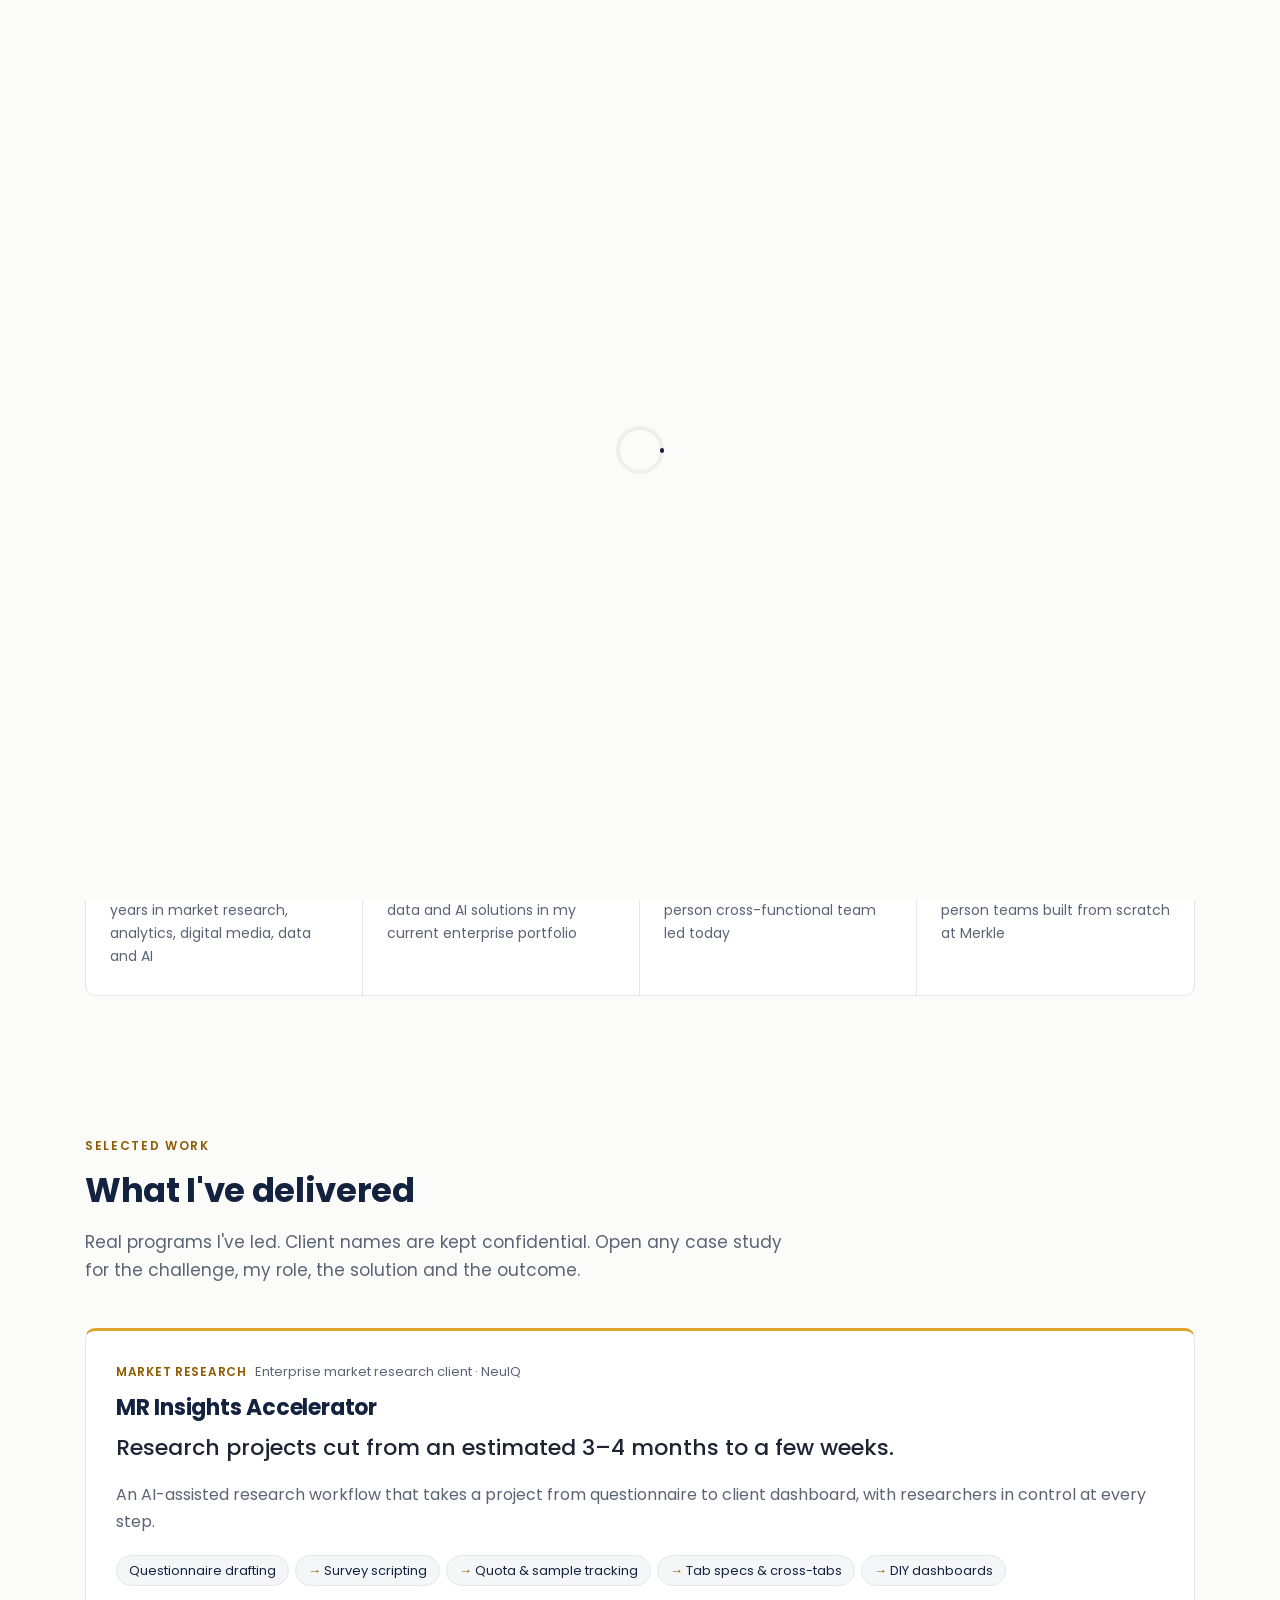
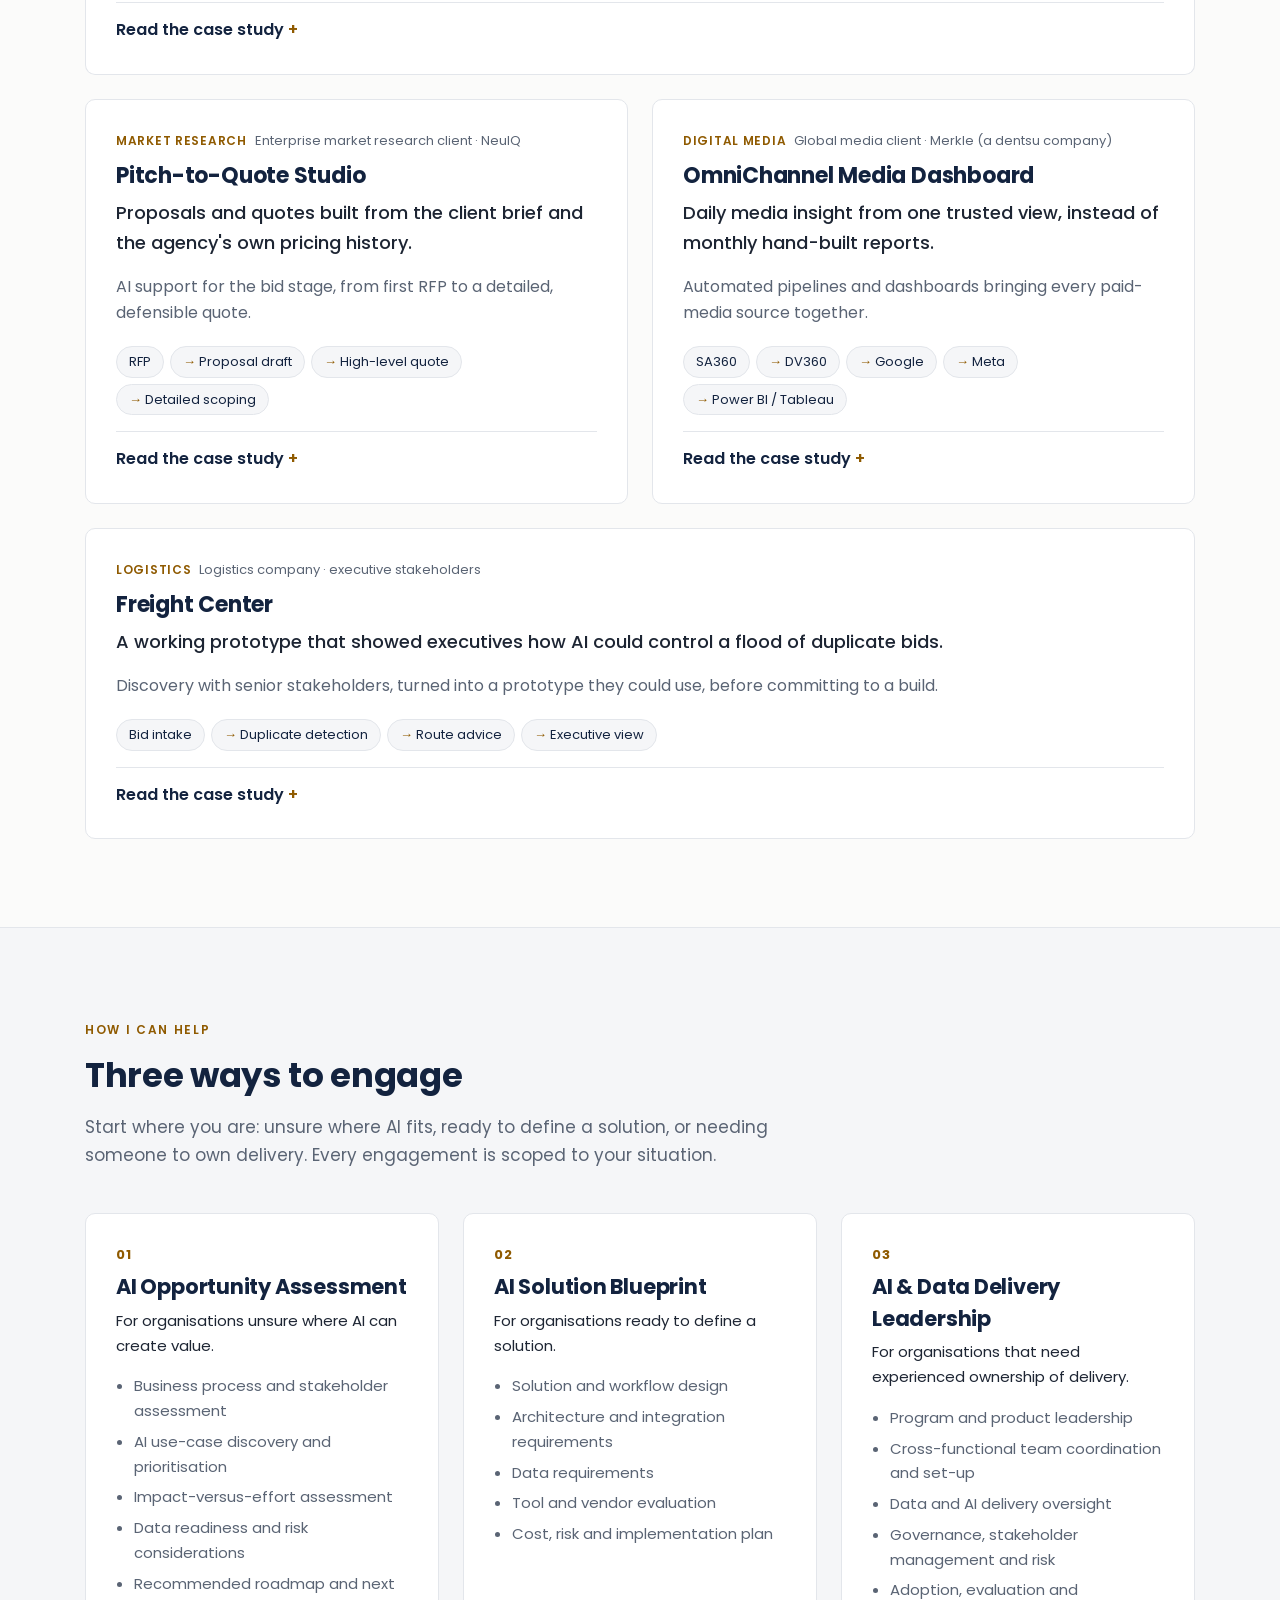
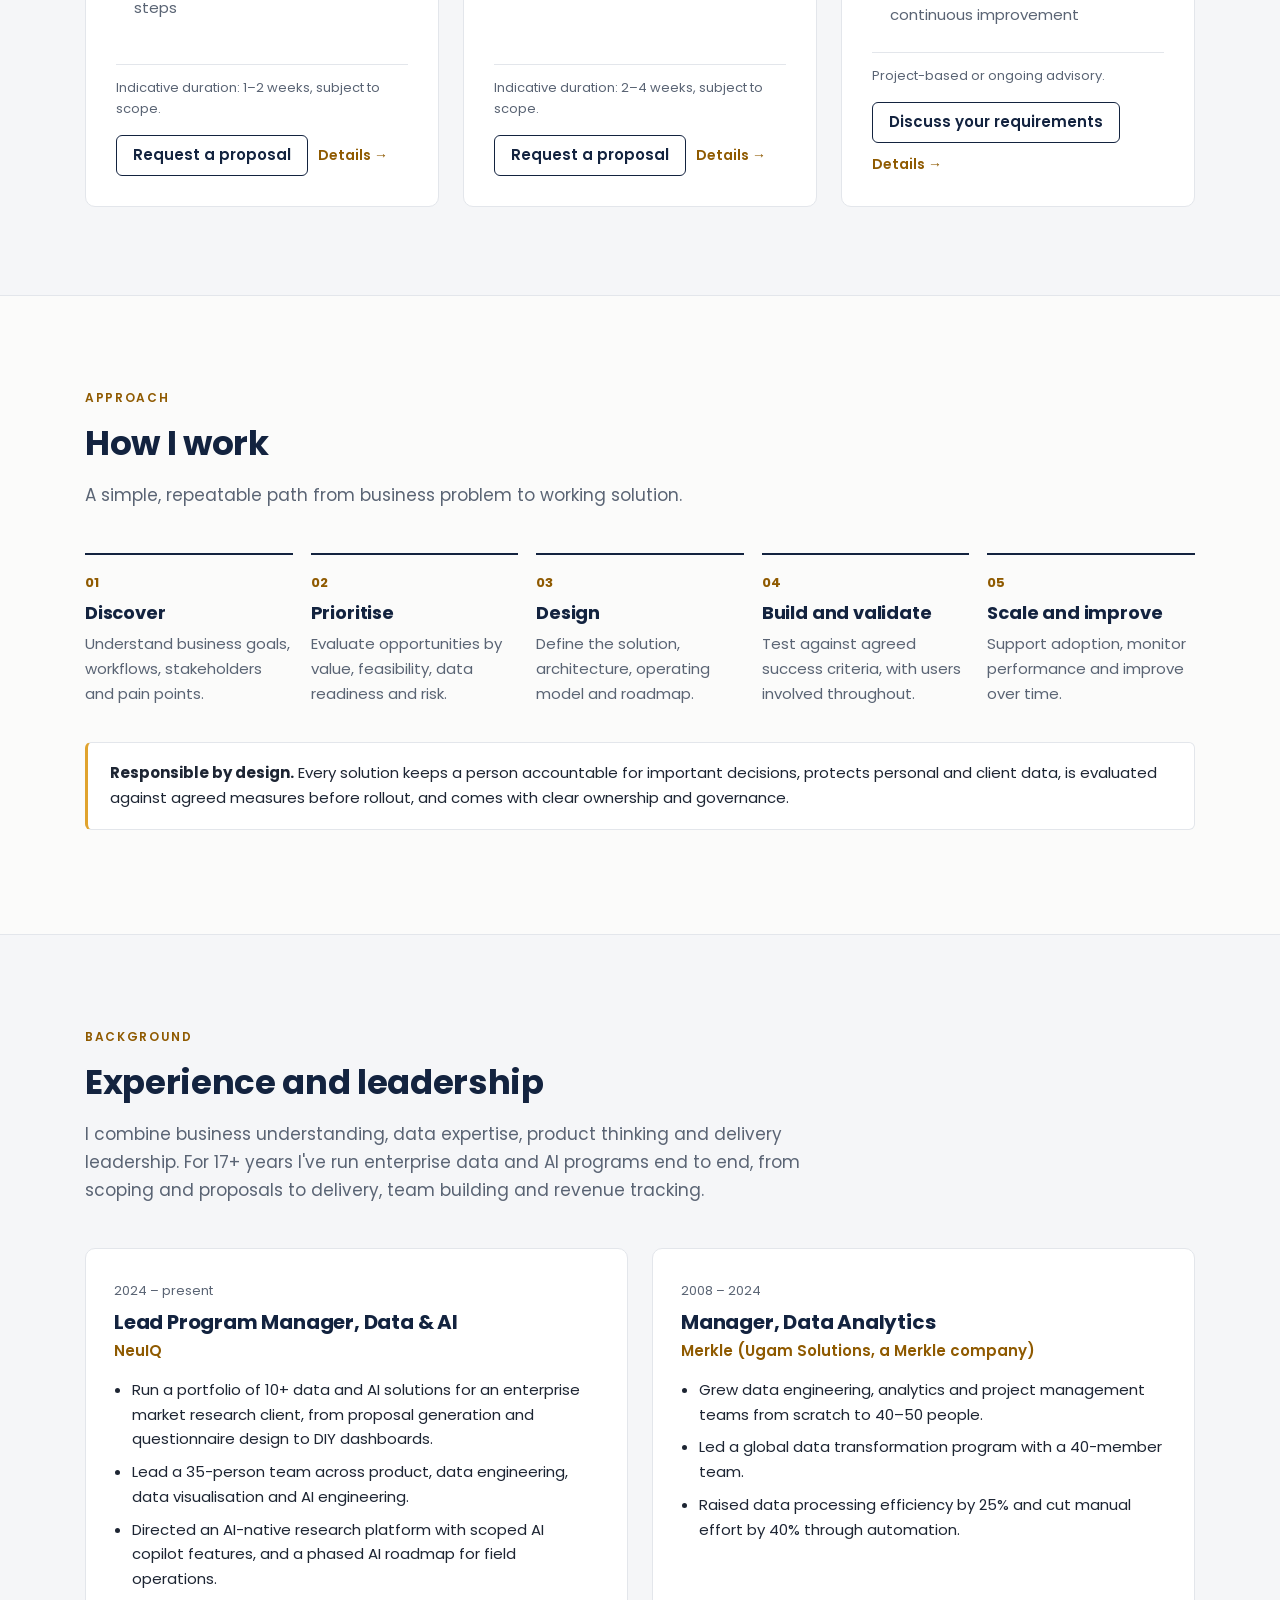
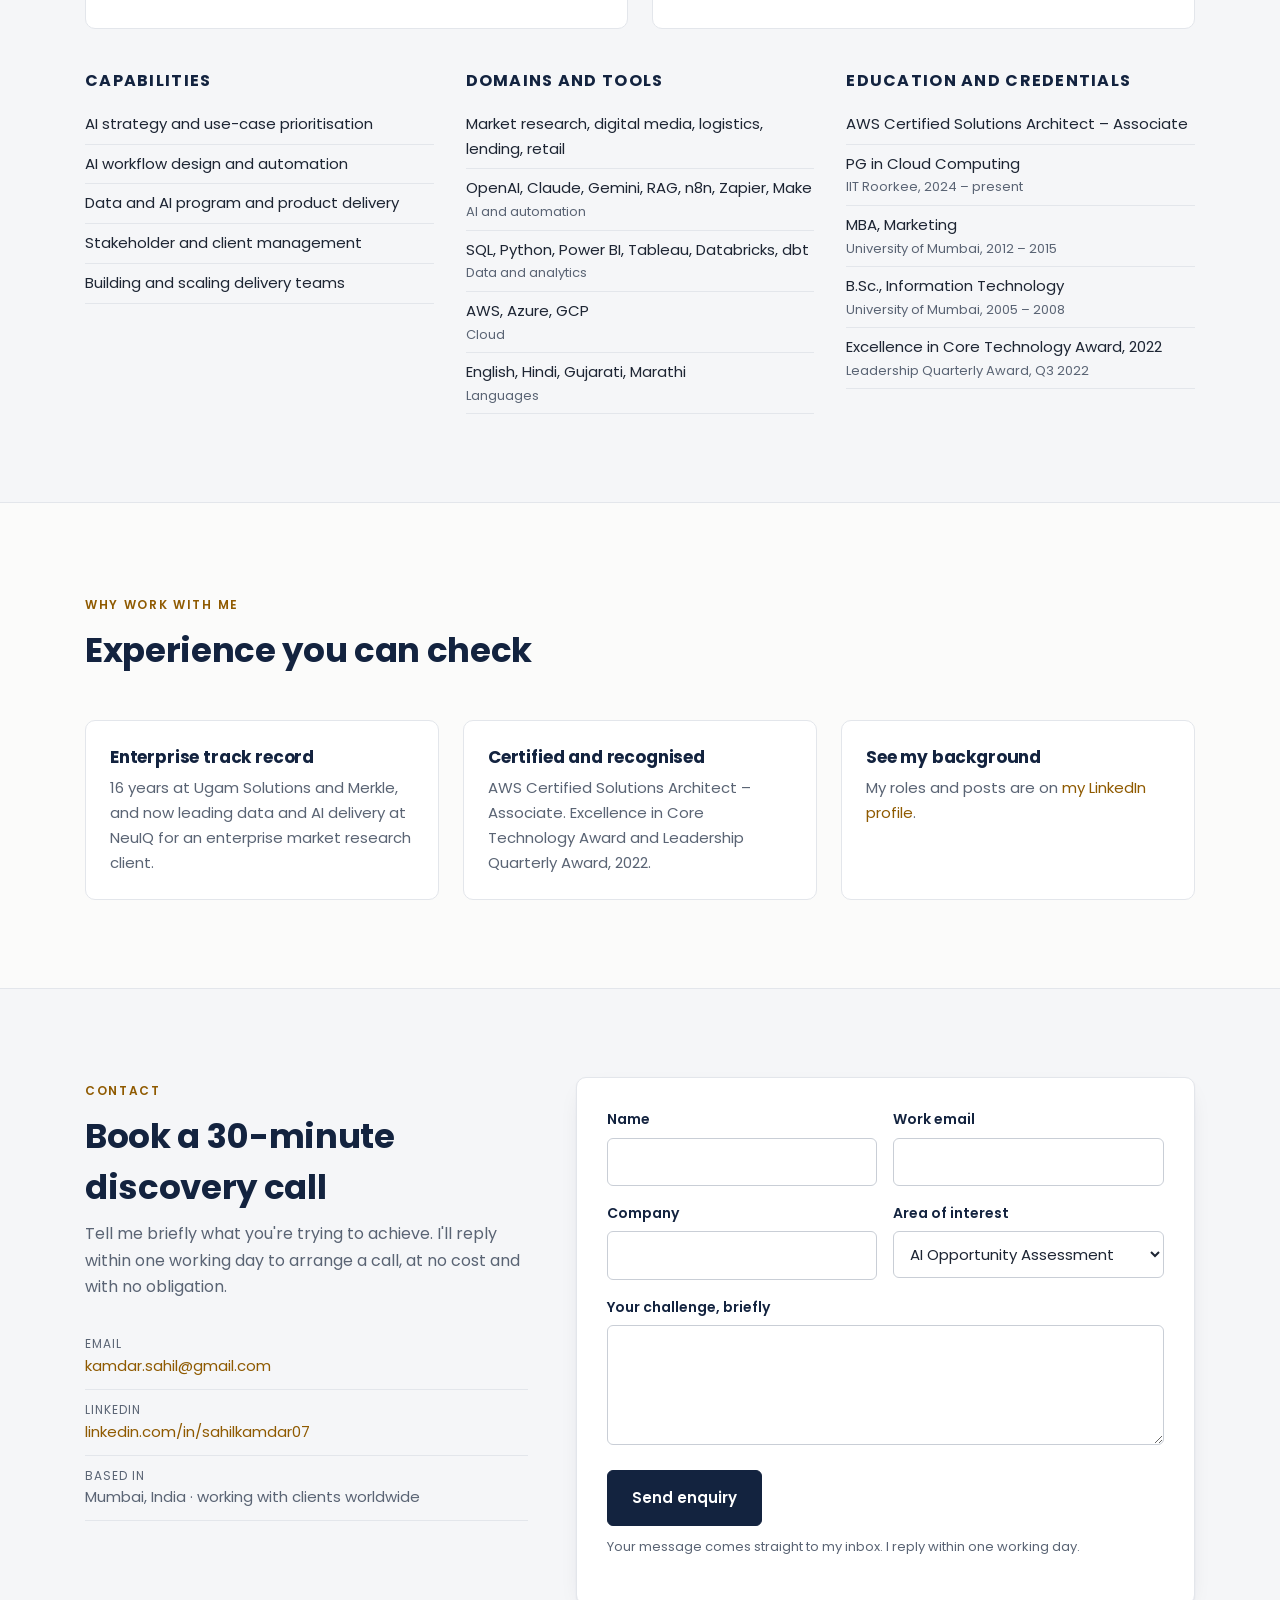
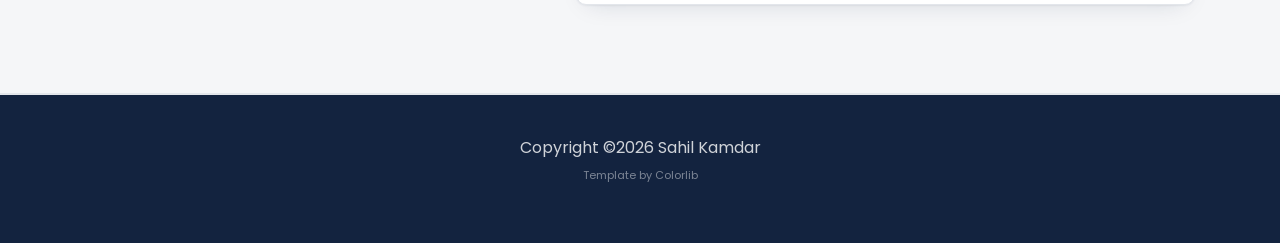
==== commit 5834fa22: "Send enquiries directly, shorten footer credit, set location to Mumbai Co-Authored-By: Claude Opus 5" ====
--- a/index.html
+++ b/index.html
@@ -27,7 +27,7 @@
     <link rel="stylesheet" href="css/custom.css">
     <link rel="stylesheet" href="css/theme-light.css">
     <link rel="stylesheet" href="css/site.css">
-    <script type="application/ld+json">{"@context": "https://schema.org", "@graph": [{"@type": "Person", "@id": "https://rishikmdr.github.io/Portfolio-Website-Template/#sahil", "name": "Sahil Kamdar", "jobTitle": "Data & AI Consultant", "url": "https://rishikmdr.github.io/Portfolio-Website-Template/", "image": "https://rishikmdr.github.io/Portfolio-Website-Template/images/profile.jpg", "sameAs": ["https://www.linkedin.com/in/sahilkamdar07", "https://github.com/rishikmdr"], "address": {"@type": "PostalAddress", "addressLocality": "Thane", "addressRegion": "Maharashtra", "addressCountry": "IN"}, "hasCredential": {"@type": "EducationalOccupationalCredential", "name": "AWS Certified Solutions Architect – Associate"}}, {"@type": "ProfessionalService", "name": "Sahil Kamdar – Data & AI Consulting", "url": "https://rishikmdr.github.io/Portfolio-Website-Template/", "founder": {"@id": "https://rishikmdr.github.io/Portfolio-Website-Template/#sahil"}, "areaServed": "Worldwide", "description": "AI opportunity assessments, AI solution blueprints, and data and AI delivery leadership."}]}</script>
+    <script type="application/ld+json">{"@context": "https://schema.org", "@graph": [{"@type": "Person", "@id": "https://rishikmdr.github.io/Portfolio-Website-Template/#sahil", "name": "Sahil Kamdar", "jobTitle": "Data & AI Consultant", "url": "https://rishikmdr.github.io/Portfolio-Website-Template/", "image": "https://rishikmdr.github.io/Portfolio-Website-Template/images/profile.jpg", "sameAs": ["https://www.linkedin.com/in/sahilkamdar07", "https://github.com/rishikmdr"], "address": {"@type": "PostalAddress", "addressLocality": "Mumbai", "addressRegion": "Maharashtra", "addressCountry": "IN"}, "hasCredential": {"@type": "EducationalOccupationalCredential", "name": "AWS Certified Solutions Architect – Associate"}}, {"@type": "ProfessionalService", "name": "Sahil Kamdar – Data & AI Consulting", "url": "https://rishikmdr.github.io/Portfolio-Website-Template/", "founder": {"@id": "https://rishikmdr.github.io/Portfolio-Website-Template/#sahil"}, "areaServed": "Worldwide", "description": "AI opportunity assessments, AI solution blueprints, and data and AI delivery leadership."}]}</script>
   </head>
   <body data-spy="scroll" data-target=".site-navbar-target" data-offset="120">
     <a class="skip-link" href="#main">Skip to content</a>
@@ -313,7 +313,7 @@
             <ul class="direct">
               <li><span>Email</span><a href="mailto:kamdar.sahil@gmail.com" data-track="contact_email">kamdar.sahil@gmail.com</a></li>
               <li><span>LinkedIn</span><a href="https://www.linkedin.com/in/sahilkamdar07" target="_blank" rel="noopener" data-track="outbound_linkedin">linkedin.com/in/sahilkamdar07</a></li>
-              <li><span>Based in</span>Thane, India · working with clients worldwide</li>
+              <li><span>Based in</span>Mumbai, India · working with clients worldwide</li>
             </ul>
             <!-- TODO (Sahil): add a calendar booking link (e.g. Calendly or Google Calendar appointment page) here once set up. -->
           </div>
@@ -335,9 +335,10 @@
             </div>
             <div class="f"><label for="f-msg">Your challenge, briefly</label><textarea id="f-msg" name="message" required></textarea></div>
             <button type="submit" class="btn btn-primary py-3 px-4" data-track="form_submit">Send enquiry</button>
-            <p class="hint" id="form-hint">This opens your email app with your message ready to send to kamdar.sahil@gmail.com.</p>
+            <p class="hint" id="form-hint">Your message comes straight to my inbox. I reply within one working day.</p>
             <p class="error" id="form-error" role="alert">Please add your name, a valid work email and a short description.</p>
-            <div class="confirm" id="form-confirm" role="status">Thanks. Your email app should now be open with your enquiry ready. Press send and I'll reply within one working day. If nothing opened, email me at <a href="mailto:kamdar.sahil@gmail.com">kamdar.sahil@gmail.com</a>.</div>
+            <input type="text" name="_honey" id="f-honey" tabindex="-1" autocomplete="off" aria-hidden="true" style="position:absolute;left:-9999px">
+            <div class="confirm" id="form-confirm" role="status">Thanks, your enquiry has been sent. I'll reply within one working day to arrange a call.</div>
           </form>
         </div>
       </div>
@@ -350,7 +351,7 @@
         <div class="row">
           <div class="col-md-12 text-center">
             <p><!-- Link back to Colorlib can't be removed. Template is licensed under CC BY 3.0. -->
-            Copyright &copy;<script>document.write(new Date().getFullYear());</script> Sahil Kamdar | This template is made with <i class="icon-heart color-danger" aria-hidden="true"></i> by <a href="https://colorlib.com" target="_blank" rel="noopener">Colorlib</a>
+            Copyright &copy;<script>document.write(new Date().getFullYear());</script> Sahil Kamdar<br><small class="credit">Template by <a href="https://colorlib.com" target="_blank" rel="noopener">Colorlib</a></small>
             <!-- Link back to Colorlib can't be removed. Template is licensed under CC BY 3.0. --></p>
           </div>
         </div>
--- a/css/site.css
+++ b/css/site.css
@@ -227,3 +227,4 @@
   .sk-cred li { border-right: 0; padding-right: 0; }
   .sk-cred li::before { content: "— "; color: var(--accent-ink); }
 }
+.ftco-footer .credit { font-size: 11px; opacity: .55; }
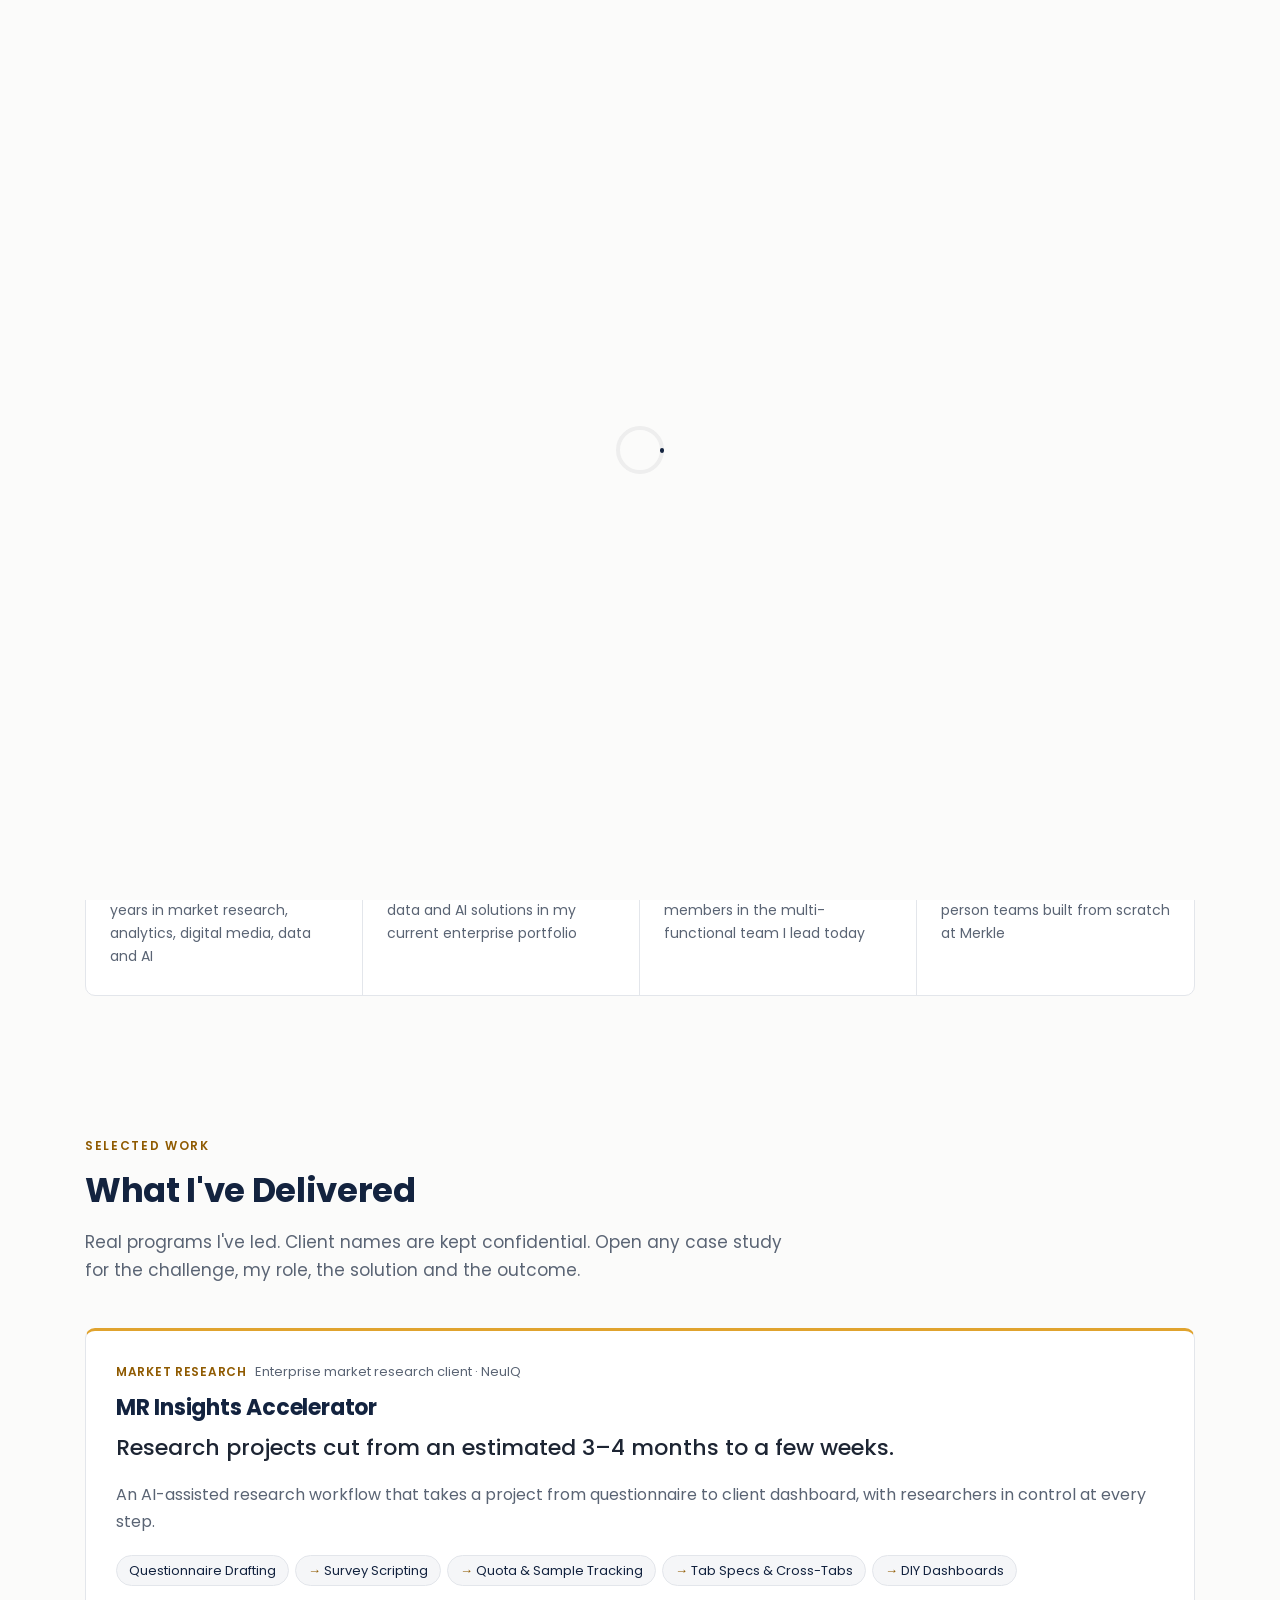
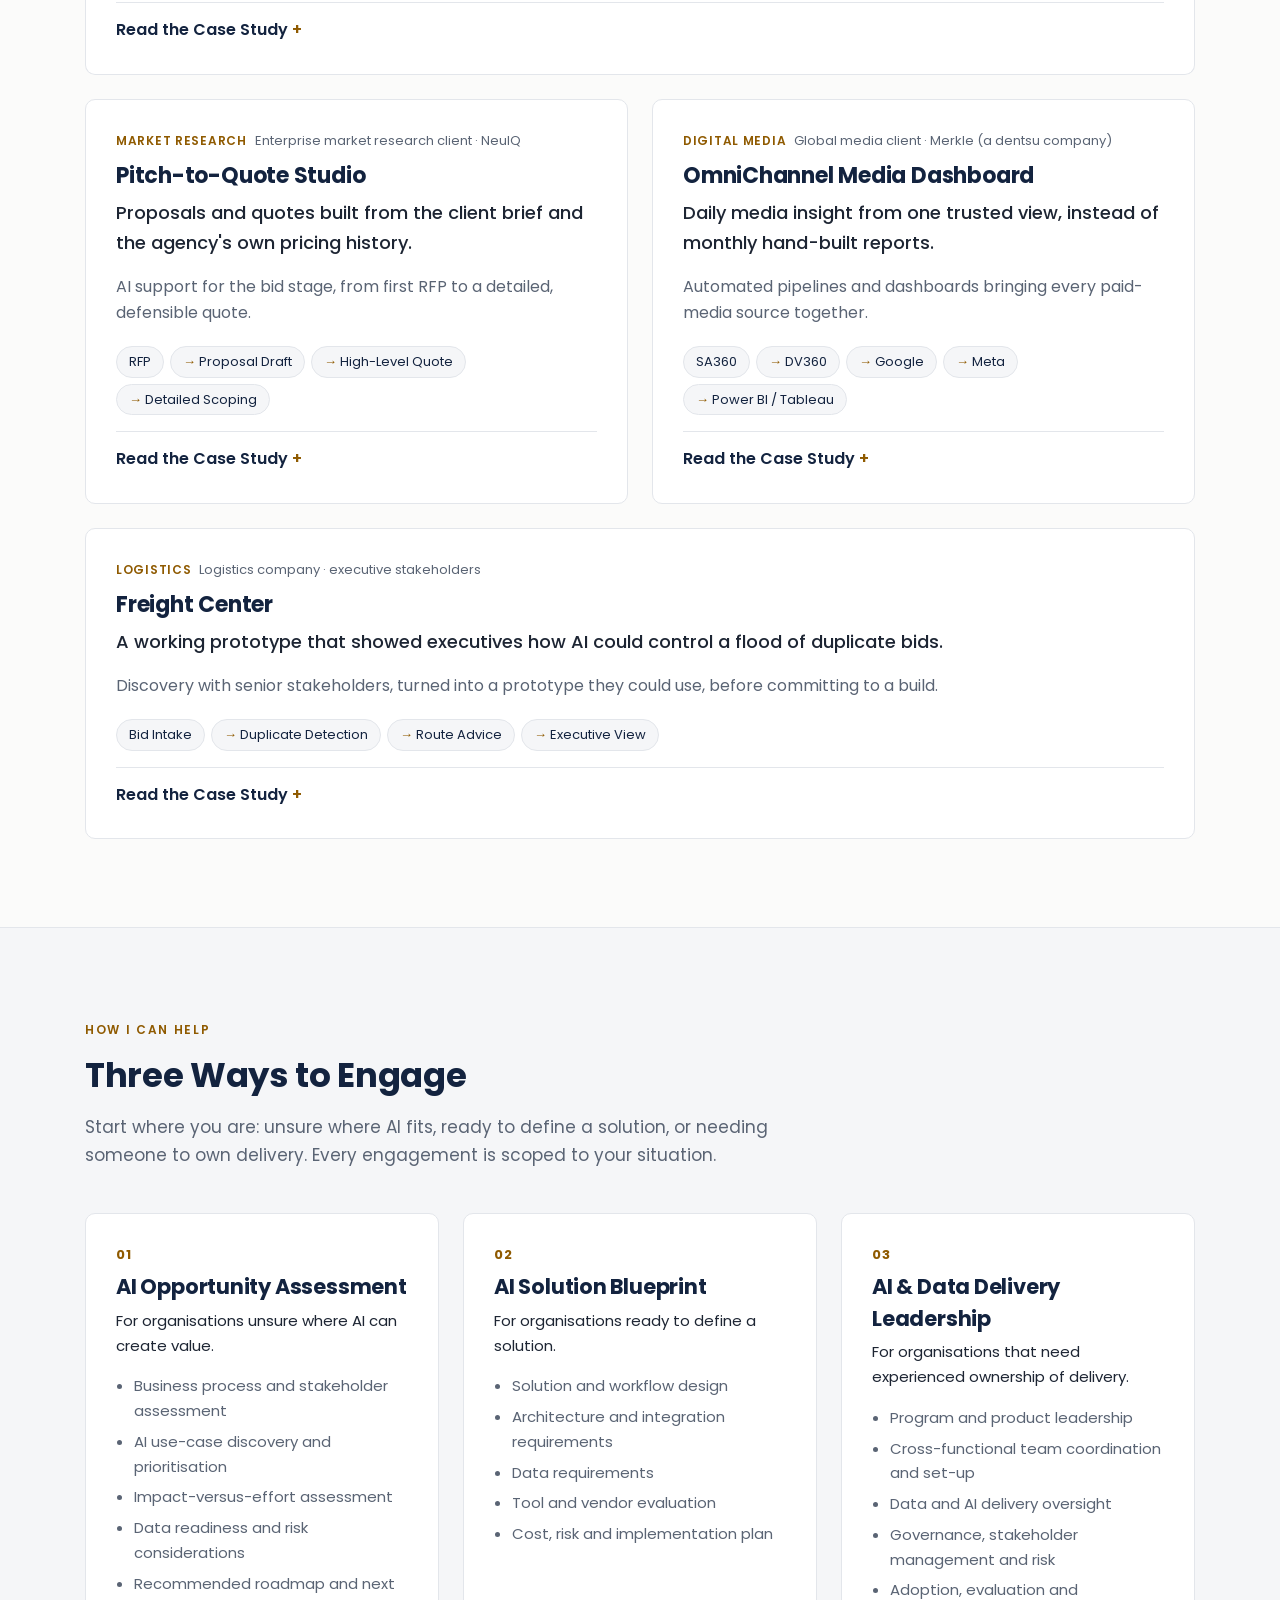
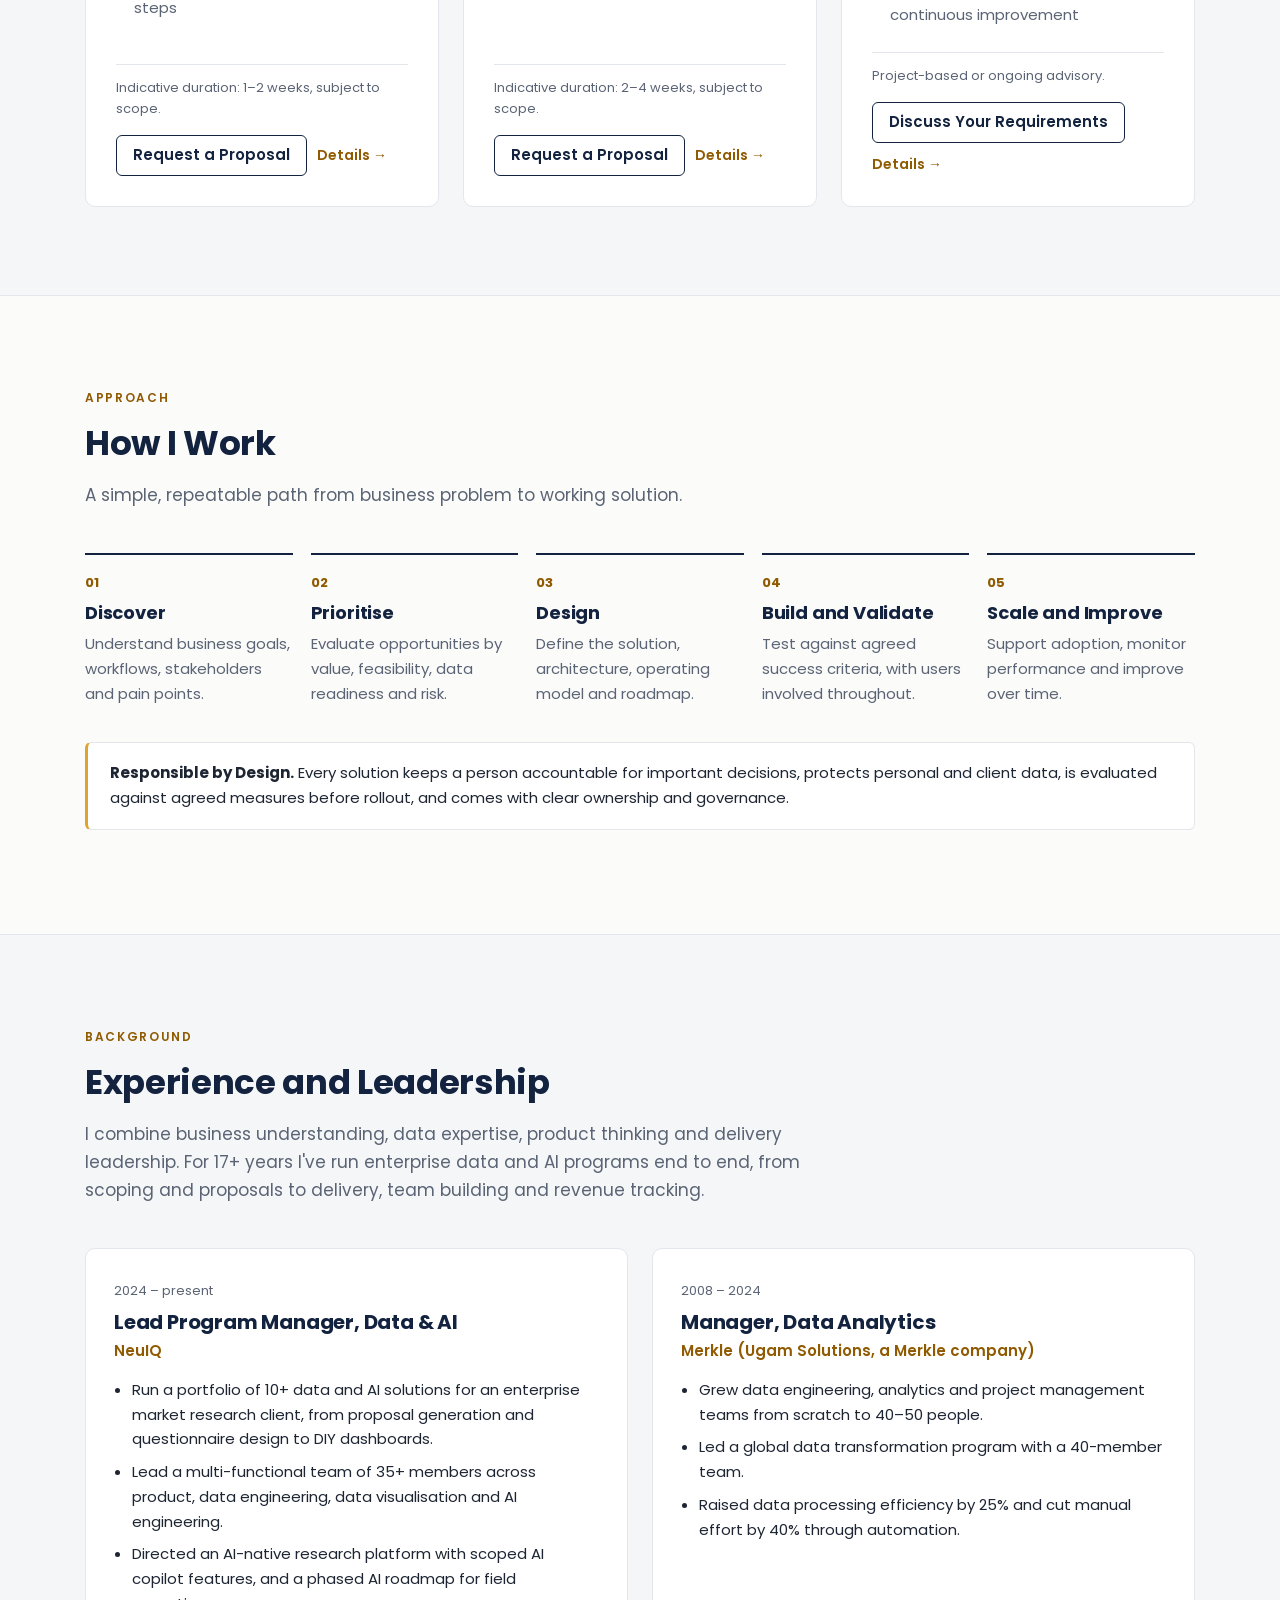
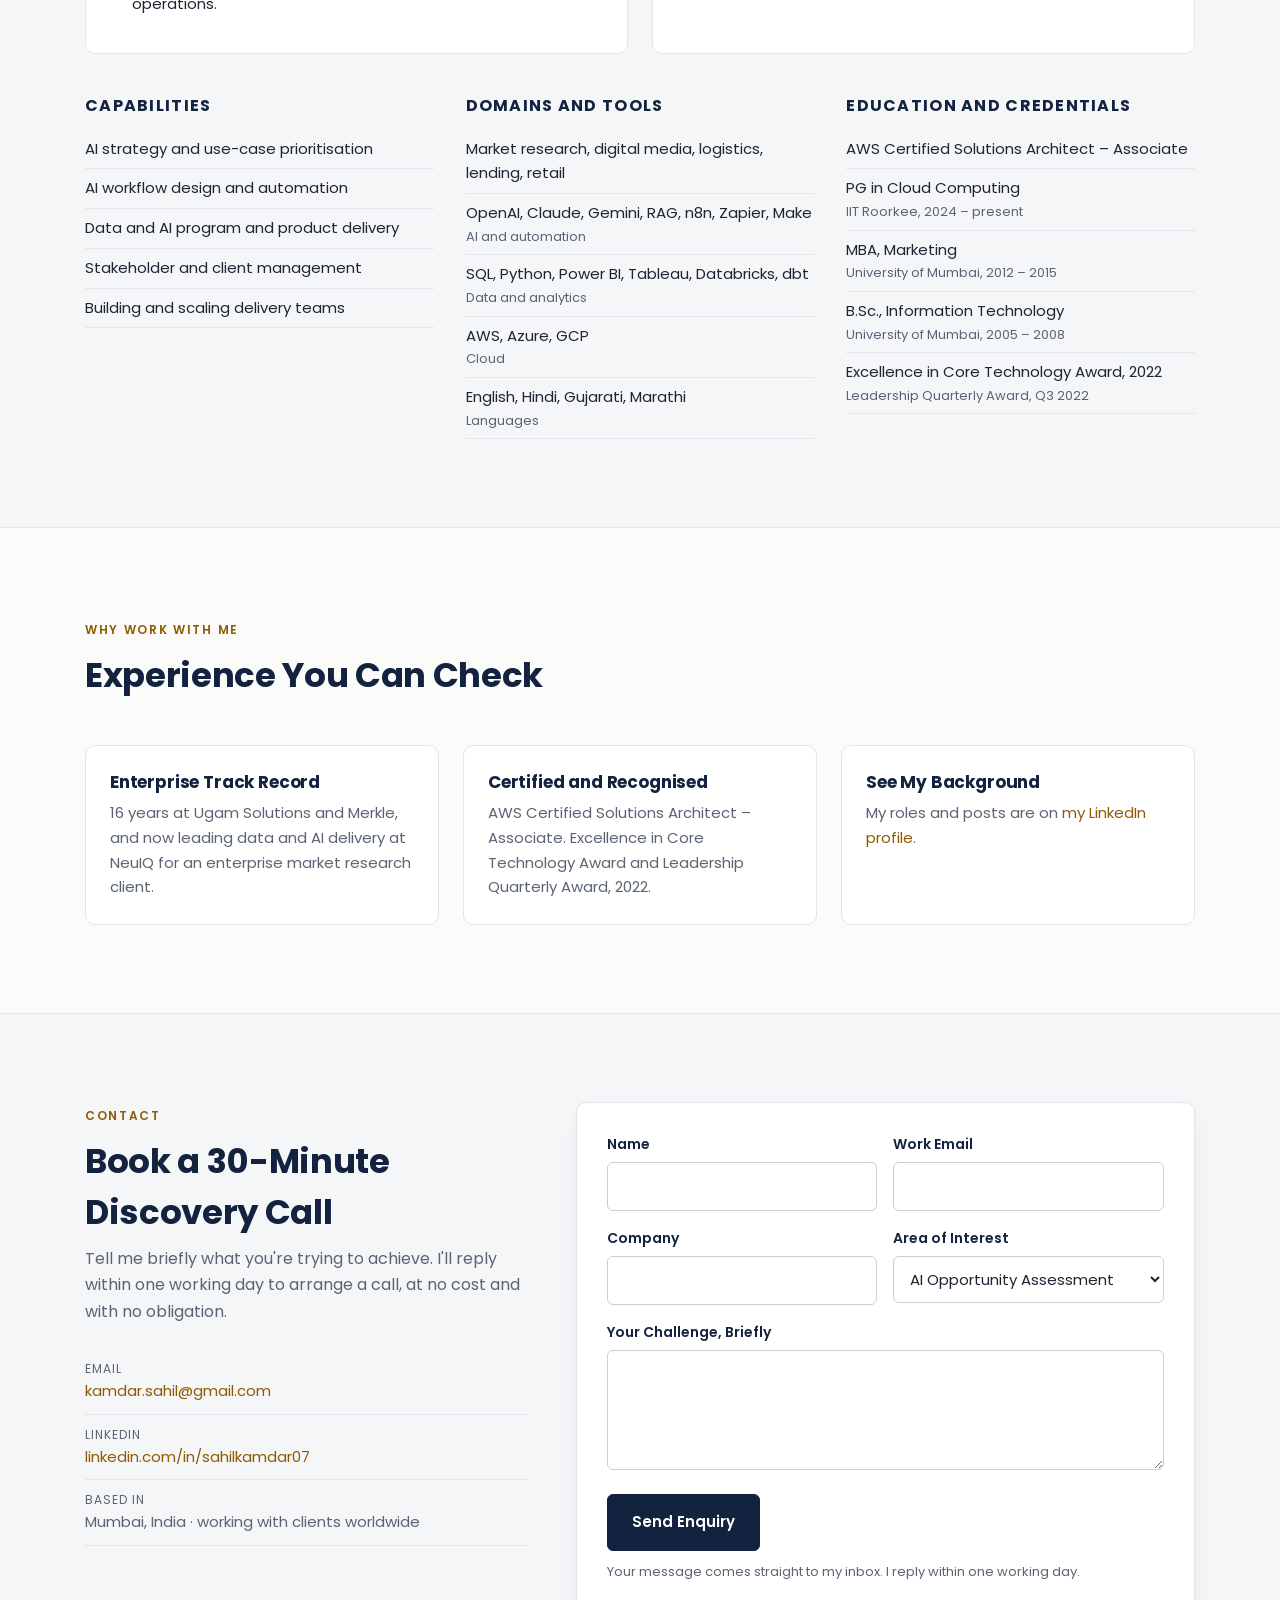
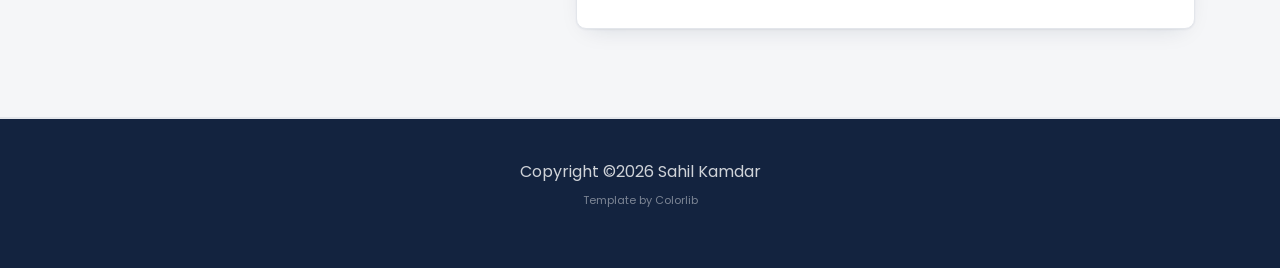
==== commit dc15ae22: "Title case for headings, buttons and labels; team size as 35+ members Co-Authored-By: Claude Opus 5." ====
--- a/index.html
+++ b/index.html
@@ -45,7 +45,7 @@
             <li class="nav-item"><a href="#approach-section" class="nav-link"><span>Approach</span></a></li>
             <li class="nav-item"><a href="#experience-section" class="nav-link"><span>Experience</span></a></li>
             <li class="nav-item"><a href="#contact-section" class="nav-link"><span>Contact</span></a></li>
-            <li class="nav-item nav-cta"><a href="#contact-section" class="btn btn-primary btn-cta-nav" data-track="cta_discovery_call" data-track-location="nav">Book a discovery call</a></li>
+            <li class="nav-item nav-cta"><a href="#contact-section" class="btn btn-primary btn-cta-nav" data-track="cta_discovery_call" data-track-location="nav">Book a Discovery Call</a></li>
           </ul>
         </div>
       </div>
@@ -59,17 +59,17 @@
         <div class="row align-items-center">
           <div class="col-lg-7">
             <span class="sk-eyebrow">Sahil Kamdar · Data &amp; AI Consultant</span>
-            <h1>Turn complex business processes into measurable AI-driven outcomes.</h1>
+            <h1>Turn Complex Business Processes Into Measurable AI-Driven Outcomes.</h1>
             <p class="lead">I help enterprise teams identify where AI creates real value, design the right solutions, and lead delivery from strategy to implementation.</p>
             <p class="support">I map how your business runs, design the AI workflows that save time, and make sure they get built and adopted.</p>
             <ul class="sk-cred">
-              <li>17+ years in data, analytics and AI</li>
-              <li>Enterprise program leadership</li>
-              <li>Strategy to execution</li>
+              <li>17+ Years in Data, Analytics and AI</li>
+              <li>Enterprise Program Leadership</li>
+              <li>Strategy to Execution</li>
             </ul>
             <div class="sk-ctas">
-              <a href="#contact-section" class="btn btn-primary" data-track="cta_discovery_call" data-track-location="hero">Book a 30-minute discovery call</a>
-              <a href="#work-section" class="btn btn-outline" data-track="cta_explore_work" data-track-location="hero">Explore selected work</a>
+              <a href="#contact-section" class="btn btn-primary" data-track="cta_discovery_call" data-track-location="hero">Book a 30-Minute Discovery Call</a>
+              <a href="#work-section" class="btn btn-outline" data-track="cta_explore_work" data-track-location="hero">Explore Selected Work</a>
             </div>
           </div>
           <div class="col-lg-5">
@@ -89,7 +89,7 @@
         <div class="sk-metrics">
           <div class="sk-metric"><div class="v">17+</div><div class="l">years in market research, analytics, digital media, data and AI</div></div>
           <div class="sk-metric"><div class="v">10+</div><div class="l">data and AI solutions in my current enterprise portfolio</div></div>
-          <div class="sk-metric"><div class="v">35</div><div class="l">person cross-functional team led today</div></div>
+          <div class="sk-metric"><div class="v">35+</div><div class="l">members in the multi-functional team I lead today</div></div>
           <div class="sk-metric"><div class="v">40–50</div><div class="l">person teams built from scratch at Merkle</div></div>
         </div>
       </div>
@@ -99,42 +99,42 @@
     <section class="sk-section" id="work-section">
       <div class="container">
         <div class="sk-head">
-          <span class="sk-eyebrow">Selected work</span>
-          <h2>What I've delivered</h2>
+          <span class="sk-eyebrow">Selected Work</span>
+          <h2>What I've Delivered</h2>
           <p>Real programs I've led. Client names are kept confidential. Open any case study for the challenge, my role, the solution and the outcome.</p>
         </div>
         <div class="sk-cases">
           <article class="sk-case feature">
-            <div class="meta"><b>Market research</b>Enterprise market research client · NeuIQ</div>
+            <div class="meta"><b>Market Research</b>Enterprise market research client · NeuIQ</div>
             <h3>MR Insights Accelerator</h3>
             <p class="result">Research projects cut from an estimated 3–4 months to a few weeks.</p>
             <p class="summary">An AI-assisted research workflow that takes a project from questionnaire to client dashboard, with researchers in control at every step.</p>
-            <ul class="sk-flow" aria-label="Workflow"><li>Questionnaire drafting</li><li>Survey scripting</li><li>Quota &amp; sample tracking</li><li>Tab specs &amp; cross-tabs</li><li>DIY dashboards</li></ul>
+            <ul class="sk-flow" aria-label="Workflow"><li>Questionnaire Drafting</li><li>Survey Scripting</li><li>Quota &amp; Sample Tracking</li><li>Tab Specs &amp; Cross-Tabs</li><li>DIY Dashboards</li></ul>
             <details>
-              <summary data-track="case_study_expand" data-track-location="MR Insights Accelerator">Read the case study</summary>
-              <dl><dt>Business challenge</dt><dd>Each project moved through questionnaire design, scripting, fieldwork, tabulation and reporting by hand. End to end, that took three to four months or more.</dd><dt>My role</dt><dd>Led the program as Lead Program Manager, from client discovery and solution design to delivery, with a cross-functional team across product, data engineering, data visualisation and AI engineering.</dd><dt>Solution</dt><dd>Researchers start from a draft or a hypothesis and AI builds the questionnaire in the agency's own structure and tone. It is converted into Decipher or Qualtrics script and pushed live. Project managers track quotas and sample with suggested actions to close fieldwork sooner. AI generates the tab spec, researchers adjust it in plain language, and tables and a DIY dashboard follow automatically.</dd><dt>Scale</dt><dd>Part of a portfolio of 10+ data and AI solutions delivered for the same enterprise client, with a 35-person team.</dd><dt>Outcome</dt><dd>The full workflow cut from an estimated three to four months to a few weeks. Researchers spend their time on judgement, not assembly.</dd></dl>
+              <summary data-track="case_study_expand" data-track-location="MR Insights Accelerator">Read the Case Study</summary>
+              <dl><dt>Business Challenge</dt><dd>Each project moved through questionnaire design, scripting, fieldwork, tabulation and reporting by hand. End to end, that took three to four months or more.</dd><dt>My Role</dt><dd>Led the program as Lead Program Manager, from client discovery and solution design to delivery, with a cross-functional team across product, data engineering, data visualisation and AI engineering.</dd><dt>Solution</dt><dd>Researchers start from a draft or a hypothesis and AI builds the questionnaire in the agency's own structure and tone. It is then converted into a Decipher or Qualtrics survey script and pushed live. Project managers track quotas and sample progress, with suggested actions to close fieldwork sooner. AI generates the tab spec, researchers adjust it in plain language, and tables and a DIY dashboard follow automatically.</dd><dt>Scale</dt><dd>Part of a portfolio of 10+ data and AI solutions delivered for the same enterprise client, with a multi-functional team of 35+ members.</dd><dt>Outcome</dt><dd>The full workflow cut from an estimated three to four months to a few weeks. Researchers spend their time on judgement, not assembly.</dd></dl>
             </details>
           </article>
           <article class="sk-case">
-            <div class="meta"><b>Market research</b>Enterprise market research client · NeuIQ</div>
+            <div class="meta"><b>Market Research</b>Enterprise market research client · NeuIQ</div>
             <h3>Pitch-to-Quote Studio</h3>
             <p class="result">Proposals and quotes built from the client brief and the agency's own pricing history.</p>
             <p class="summary">AI support for the bid stage, from first RFP to a detailed, defensible quote.</p>
-            <ul class="sk-flow" aria-label="Workflow"><li>RFP</li><li>Proposal draft</li><li>High-level quote</li><li>Detailed scoping</li></ul>
+            <ul class="sk-flow" aria-label="Workflow"><li>RFP</li><li>Proposal Draft</li><li>High-Level Quote</li><li>Detailed Scoping</li></ul>
             <details>
-              <summary data-track="case_study_expand" data-track-location="Pitch-to-Quote Studio">Read the case study</summary>
-              <dl><dt>Business challenge</dt><dd>Every RFP needed a proposal, a ballpark price for the cost slide, and later a detailed quote, all assembled by hand.</dd><dt>My role</dt><dd>Led the program, from requirements with business stakeholders through solution design and delivery.</dd><dt>Solution</dt><dd>AI drafts the proposal from the client brief and past proposals, adds a high-level quote, and produces the detailed scoping once the client confirms interest.</dd><dt>Outcome</dt><dd>Faster, more consistent bids grounded in the agency's own history.</dd></dl>
+              <summary data-track="case_study_expand" data-track-location="Pitch-to-Quote Studio">Read the Case Study</summary>
+              <dl><dt>Business Challenge</dt><dd>Every RFP needed a proposal, a ballpark price for the cost slide, and later a detailed quote, all assembled by hand.</dd><dt>My Role</dt><dd>Led the program, from requirements with business stakeholders through solution design and delivery.</dd><dt>Solution</dt><dd>AI drafts the proposal from the client brief and past proposals, adds a high-level quote, and produces the detailed scoping once the client confirms interest.</dd><dt>Outcome</dt><dd>Faster, more consistent bids grounded in the agency's own history.</dd></dl>
             </details>
           </article>
           <article class="sk-case">
-            <div class="meta"><b>Digital media</b>Global media client · Merkle (a dentsu company)</div>
+            <div class="meta"><b>Digital Media</b>Global media client · Merkle (a dentsu company)</div>
             <h3>OmniChannel Media Dashboard</h3>
             <p class="result">Daily media insight from one trusted view, instead of monthly hand-built reports.</p>
             <p class="summary">Automated pipelines and dashboards bringing every paid-media source together.</p>
             <ul class="sk-flow" aria-label="Workflow"><li>SA360</li><li>DV360</li><li>Google</li><li>Meta</li><li>Power BI / Tableau</li></ul>
             <details>
-              <summary data-track="case_study_expand" data-track-location="OmniChannel Media Dashboard">Read the case study</summary>
-              <dl><dt>Business challenge</dt><dd>Media data sat across SA360, DV360, Google and Meta, and reports were stitched together by hand.</dd><dt>My role</dt><dd>Built and led a delivery team of 40–45 people across data pipelines and dashboarding.</dd><dt>Solution</dt><dd>Scheduled pipelines pull every source into one model. Power BI and Tableau dashboards publish automatically on a regular cycle.</dd><dt>Scale</dt><dd>Four major media platforms in one reporting model.</dd><dt>Outcome</dt><dd>Budget moves sooner from weak campaigns to strong ones, decisions run on daily rather than monthly data, and every team works from the same numbers.</dd></dl>
+              <summary data-track="case_study_expand" data-track-location="OmniChannel Media Dashboard">Read the Case Study</summary>
+              <dl><dt>Business Challenge</dt><dd>Media data sat across SA360, DV360, Google and Meta, and reports were stitched together by hand.</dd><dt>My Role</dt><dd>Built and led a delivery team of 40–45 people across data pipelines and dashboarding.</dd><dt>Solution</dt><dd>Scheduled pipelines pull every source into one model. Power BI and Tableau dashboards publish automatically on a regular cycle.</dd><dt>Scale</dt><dd>Four major media platforms in one reporting model.</dd><dt>Outcome</dt><dd>Budget moves sooner from weak campaigns to strong ones, decisions run on daily rather than monthly data, and every team works from the same numbers.</dd></dl>
             </details>
           </article>
           <article class="sk-case">
@@ -142,10 +142,10 @@
             <h3>Freight Center</h3>
             <p class="result">A working prototype that showed executives how AI could control a flood of duplicate bids.</p>
             <p class="summary">Discovery with senior stakeholders, turned into a prototype they could use, before committing to a build.</p>
-            <ul class="sk-flow" aria-label="Workflow"><li>Bid intake</li><li>Duplicate detection</li><li>Route advice</li><li>Executive view</li></ul>
+            <ul class="sk-flow" aria-label="Workflow"><li>Bid Intake</li><li>Duplicate Detection</li><li>Route Advice</li><li>Executive View</li></ul>
             <details>
-              <summary data-track="case_study_expand" data-track-location="Freight Center">Read the case study</summary>
-              <dl><dt>Business challenge</dt><dd>Bids arrived by email, phone and through agents, many for the same cargo. Tracking what was in the pipeline and in transit was hard.</dd><dt>My role</dt><dd>Ran discovery with executive stakeholders and designed the prototype.</dd><dt>Solution</dt><dd>A bid console where each opportunity gets one record. An AI agent flags duplicate bids for the same cargo and suggests the best, cheapest or fastest route. A one-page executive view shows cargo in the pipeline and in transit by office, location and agent, and a role-based assistant answers each user's questions about their own data.</dd><dt>Outcome</dt><dd>Leadership could see how AI fits their operation before investing in a full build.</dd></dl>
+              <summary data-track="case_study_expand" data-track-location="Freight Center">Read the Case Study</summary>
+              <dl><dt>Business Challenge</dt><dd>Bids arrived by email, phone and through agents, many for the same cargo. Tracking what was in the pipeline and in transit was hard.</dd><dt>My Role</dt><dd>Ran discovery with executive stakeholders and designed the prototype.</dd><dt>Solution</dt><dd>A bid console where each opportunity gets one record. An AI agent flags duplicate bids for the same cargo and suggests the best, cheapest or fastest route. A one-page executive view shows cargo in the pipeline and in transit by office, location and agent, and a role-based assistant answers each user's questions about their own data.</dd><dt>Outcome</dt><dd>Leadership could see how AI fits their operation before investing in a full build.</dd></dl>
             </details>
           </article>
         </div>
@@ -157,8 +157,8 @@
     <section class="sk-section alt" id="services-section">
       <div class="container">
         <div class="sk-head">
-          <span class="sk-eyebrow">How I can help</span>
-          <h2>Three ways to engage</h2>
+          <span class="sk-eyebrow">How I Can Help</span>
+          <h2>Three Ways to Engage</h2>
           <p>Start where you are: unsure where AI fits, ready to define a solution, or needing someone to own delivery. Every engagement is scoped to your situation.</p>
         </div>
         <div class="sk-engagements">
@@ -169,7 +169,7 @@
             <ul><li>Business process and stakeholder assessment</li><li>AI use-case discovery and prioritisation</li><li>Impact-versus-effort assessment</li><li>Data readiness and risk considerations</li><li>Recommended roadmap and next steps</li></ul>
             <p class="dur">Indicative duration: 1–2 weeks, subject to scope.</p>
             <div class="links">
-              <a href="#contact-section" class="btn btn-outline py-2 px-3" data-track="cta_request_proposal" data-track-location="AI Opportunity Assessment" data-interest="AI Opportunity Assessment">Request a proposal</a>
+              <a href="#contact-section" class="btn btn-outline py-2 px-3" data-track="cta_request_proposal" data-track-location="AI Opportunity Assessment" data-interest="AI Opportunity Assessment">Request a Proposal</a>
               <a href="ai-audit.html" class="more">Details &rarr;</a>
             </div>
           </article>
@@ -180,7 +180,7 @@
             <ul><li>Solution and workflow design</li><li>Architecture and integration requirements</li><li>Data requirements</li><li>Tool and vendor evaluation</li><li>Cost, risk and implementation plan</li></ul>
             <p class="dur">Indicative duration: 2–4 weeks, subject to scope.</p>
             <div class="links">
-              <a href="#contact-section" class="btn btn-outline py-2 px-3" data-track="cta_request_proposal" data-track-location="AI Solution Blueprint" data-interest="AI Solution Blueprint">Request a proposal</a>
+              <a href="#contact-section" class="btn btn-outline py-2 px-3" data-track="cta_request_proposal" data-track-location="AI Solution Blueprint" data-interest="AI Solution Blueprint">Request a Proposal</a>
               <a href="ai-workflow-blueprint.html" class="more">Details &rarr;</a>
             </div>
           </article>
@@ -191,7 +191,7 @@
             <ul><li>Program and product leadership</li><li>Cross-functional team coordination and set-up</li><li>Data and AI delivery oversight</li><li>Governance, stakeholder management and risk</li><li>Adoption, evaluation and continuous improvement</li></ul>
             <p class="dur">Project-based or ongoing advisory.</p>
             <div class="links">
-              <a href="#contact-section" class="btn btn-outline py-2 px-3" data-track="cta_request_proposal" data-track-location="AI &amp; Data Delivery Leadership" data-interest="AI &amp; Data Delivery Leadership">Discuss your requirements</a>
+              <a href="#contact-section" class="btn btn-outline py-2 px-3" data-track="cta_request_proposal" data-track-location="AI &amp; Data Delivery Leadership" data-interest="AI &amp; Data Delivery Leadership">Discuss Your Requirements</a>
               <a href="delivery-leadership.html" class="more">Details &rarr;</a>
             </div>
           </article>
@@ -204,17 +204,17 @@
       <div class="container">
         <div class="sk-head">
           <span class="sk-eyebrow">Approach</span>
-          <h2>How I work</h2>
+          <h2>How I Work</h2>
           <p>A simple, repeatable path from business problem to working solution.</p>
         </div>
         <ol class="sk-steps">
           <li><h3>Discover</h3><p>Understand business goals, workflows, stakeholders and pain points.</p></li>
           <li><h3>Prioritise</h3><p>Evaluate opportunities by value, feasibility, data readiness and risk.</p></li>
           <li><h3>Design</h3><p>Define the solution, architecture, operating model and roadmap.</p></li>
-          <li><h3>Build and validate</h3><p>Test against agreed success criteria, with users involved throughout.</p></li>
-          <li><h3>Scale and improve</h3><p>Support adoption, monitor performance and improve over time.</p></li>
+          <li><h3>Build and Validate</h3><p>Test against agreed success criteria, with users involved throughout.</p></li>
+          <li><h3>Scale and Improve</h3><p>Support adoption, monitor performance and improve over time.</p></li>
         </ol>
-        <p class="sk-note"><strong>Responsible by design.</strong> Every solution keeps a person accountable for important decisions, protects personal and client data, is evaluated against agreed measures before rollout, and comes with clear ownership and governance.</p>
+        <p class="sk-note"><strong>Responsible by Design.</strong> Every solution keeps a person accountable for important decisions, protects personal and client data, is evaluated against agreed measures before rollout, and comes with clear ownership and governance.</p>
       </div>
     </section>
 
@@ -223,7 +223,7 @@
       <div class="container">
         <div class="sk-head">
           <span class="sk-eyebrow">Background</span>
-          <h2>Experience and leadership</h2>
+          <h2>Experience and Leadership</h2>
           <p>I combine business understanding, data expertise, product thinking and delivery leadership. For 17+ years I've run enterprise data and AI programs end to end, from scoping and proposals to delivery, team building and revenue tracking.</p>
         </div>
         <div class="sk-roles">
@@ -233,7 +233,7 @@
             <span class="org">NeuIQ</span>
             <ul>
               <li>Run a portfolio of 10+ data and AI solutions for an enterprise market research client, from proposal generation and questionnaire design to DIY dashboards.</li>
-              <li>Lead a 35-person team across product, data engineering, data visualisation and AI engineering.</li>
+              <li>Lead a multi-functional team of 35+ members across product, data engineering, data visualisation and AI engineering.</li>
               <li>Directed an AI-native research platform with scoped AI copilot features, and a phased AI roadmap for field operations.</li>
             </ul>
           </article>
@@ -260,7 +260,7 @@
             </ul>
           </div>
           <div>
-            <h3>Domains and tools</h3>
+            <h3>Domains and Tools</h3>
             <ul>
               <li>Market research, digital media, logistics, lending, retail</li>
               <li>OpenAI, Claude, Gemini, RAG, n8n, Zapier, Make<small>AI and automation</small></li>
@@ -270,7 +270,7 @@
             </ul>
           </div>
           <div>
-            <h3>Education and credentials</h3>
+            <h3>Education and Credentials</h3>
             <ul>
               <li>AWS Certified Solutions Architect – Associate</li>
               <li>PG in Cloud Computing<small>IIT Roorkee, 2024 – present</small></li>
@@ -287,13 +287,13 @@
     <section class="sk-section" id="trust-section">
       <div class="container">
         <div class="sk-head">
-          <span class="sk-eyebrow">Why work with me</span>
-          <h2>Experience you can check</h2>
+          <span class="sk-eyebrow">Why Work With Me</span>
+          <h2>Experience You Can Check</h2>
         </div>
         <div class="sk-trust">
-          <div><h3>Enterprise track record</h3><p>16 years at Ugam Solutions and Merkle, and now leading data and AI delivery at NeuIQ for an enterprise market research client.</p></div>
-          <div><h3>Certified and recognised</h3><p>AWS Certified Solutions Architect – Associate. Excellence in Core Technology Award and Leadership Quarterly Award, 2022.</p></div>
-          <div><h3>See my background</h3><p>My roles and posts are on <a href="https://www.linkedin.com/in/sahilkamdar07" target="_blank" rel="noopener" data-track="outbound_linkedin">my LinkedIn profile</a>.</p></div>
+          <div><h3>Enterprise Track Record</h3><p>16 years at Ugam Solutions and Merkle, and now leading data and AI delivery at NeuIQ for an enterprise market research client.</p></div>
+          <div><h3>Certified and Recognised</h3><p>AWS Certified Solutions Architect – Associate. Excellence in Core Technology Award and Leadership Quarterly Award, 2022.</p></div>
+          <div><h3>See My Background</h3><p>My roles and posts are on <a href="https://www.linkedin.com/in/sahilkamdar07" target="_blank" rel="noopener" data-track="outbound_linkedin">my LinkedIn profile</a>.</p></div>
         </div>
         <!-- TODO (Sahil): add 1–2 real testimonials (with written permission), e.g.
         <blockquote class="sk-quote"><p>"..."</p><cite>Name, Role, Company</cite></blockquote>
@@ -308,7 +308,7 @@
         <div class="sk-contact">
           <div>
             <span class="sk-eyebrow">Contact</span>
-            <h2 style="font-size:34px;font-weight:700">Book a 30-minute discovery call</h2>
+            <h2 style="font-size:34px;font-weight:700">Book a 30-Minute Discovery Call</h2>
             <p>Tell me briefly what you're trying to achieve. I'll reply within one working day to arrange a call, at no cost and with no obligation.</p>
             <ul class="direct">
               <li><span>Email</span><a href="mailto:kamdar.sahil@gmail.com" data-track="contact_email">kamdar.sahil@gmail.com</a></li>
@@ -320,21 +320,21 @@
           <form class="sk-form" id="enquiry-form" novalidate aria-describedby="form-hint">
             <div class="row2">
               <div class="f"><label for="f-name">Name</label><input id="f-name" name="name" autocomplete="name" required></div>
-              <div class="f"><label for="f-email">Work email</label><input id="f-email" name="email" type="email" autocomplete="email" required></div>
+              <div class="f"><label for="f-email">Work Email</label><input id="f-email" name="email" type="email" autocomplete="email" required></div>
             </div>
             <div class="row2">
               <div class="f"><label for="f-company">Company</label><input id="f-company" name="company" autocomplete="organization"></div>
-              <div class="f"><label for="f-interest">Area of interest</label>
+              <div class="f"><label for="f-interest">Area of Interest</label>
                 <select id="f-interest" name="interest">
                   <option>AI Opportunity Assessment</option>
                   <option>AI Solution Blueprint</option>
                   <option>AI &amp; Data Delivery Leadership</option>
-                  <option>Not sure yet</option>
+                  <option>Not Sure Yet</option>
                 </select>
               </div>
             </div>
-            <div class="f"><label for="f-msg">Your challenge, briefly</label><textarea id="f-msg" name="message" required></textarea></div>
-            <button type="submit" class="btn btn-primary py-3 px-4" data-track="form_submit">Send enquiry</button>
+            <div class="f"><label for="f-msg">Your Challenge, Briefly</label><textarea id="f-msg" name="message" required></textarea></div>
+            <button type="submit" class="btn btn-primary py-3 px-4" data-track="form_submit">Send Enquiry</button>
             <p class="hint" id="form-hint">Your message comes straight to my inbox. I reply within one working day.</p>
             <p class="error" id="form-error" role="alert">Please add your name, a valid work email and a short description.</p>
             <input type="text" name="_honey" id="f-honey" tabindex="-1" autocomplete="off" aria-hidden="true" style="position:absolute;left:-9999px">
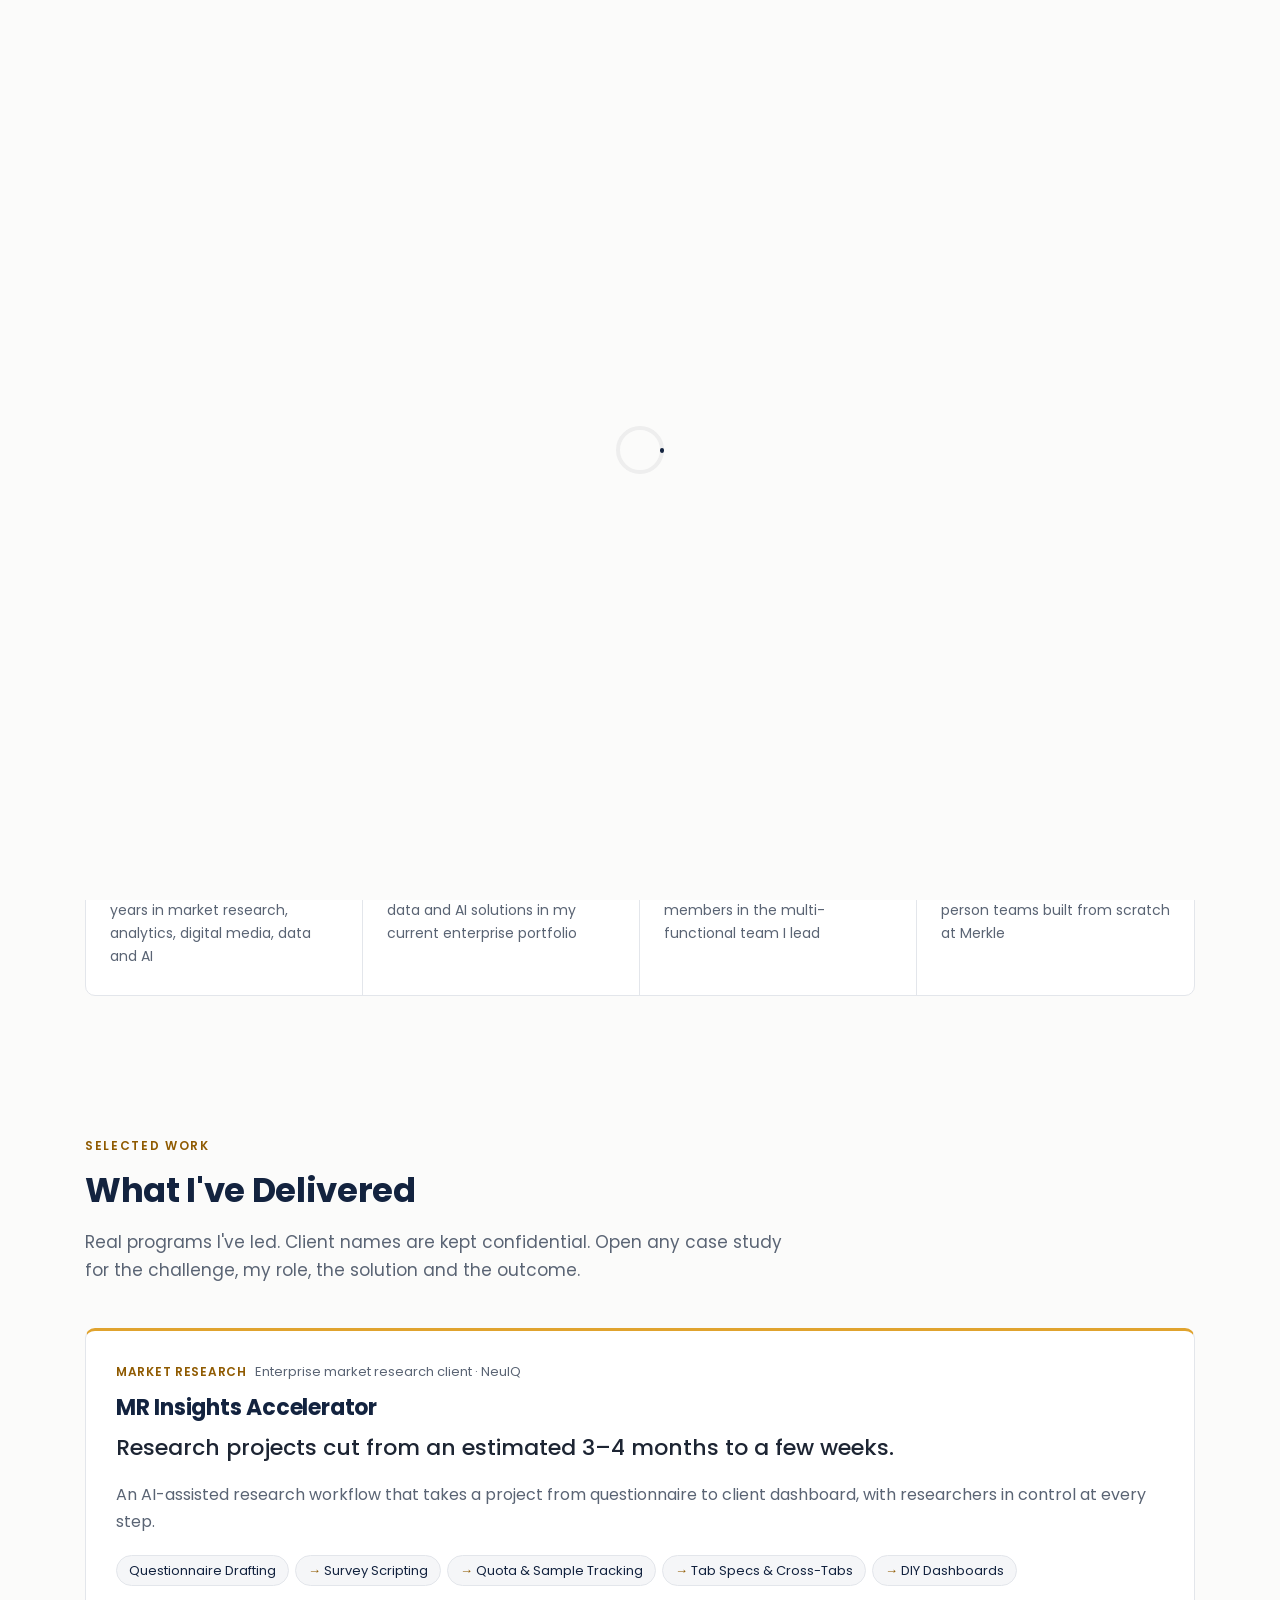
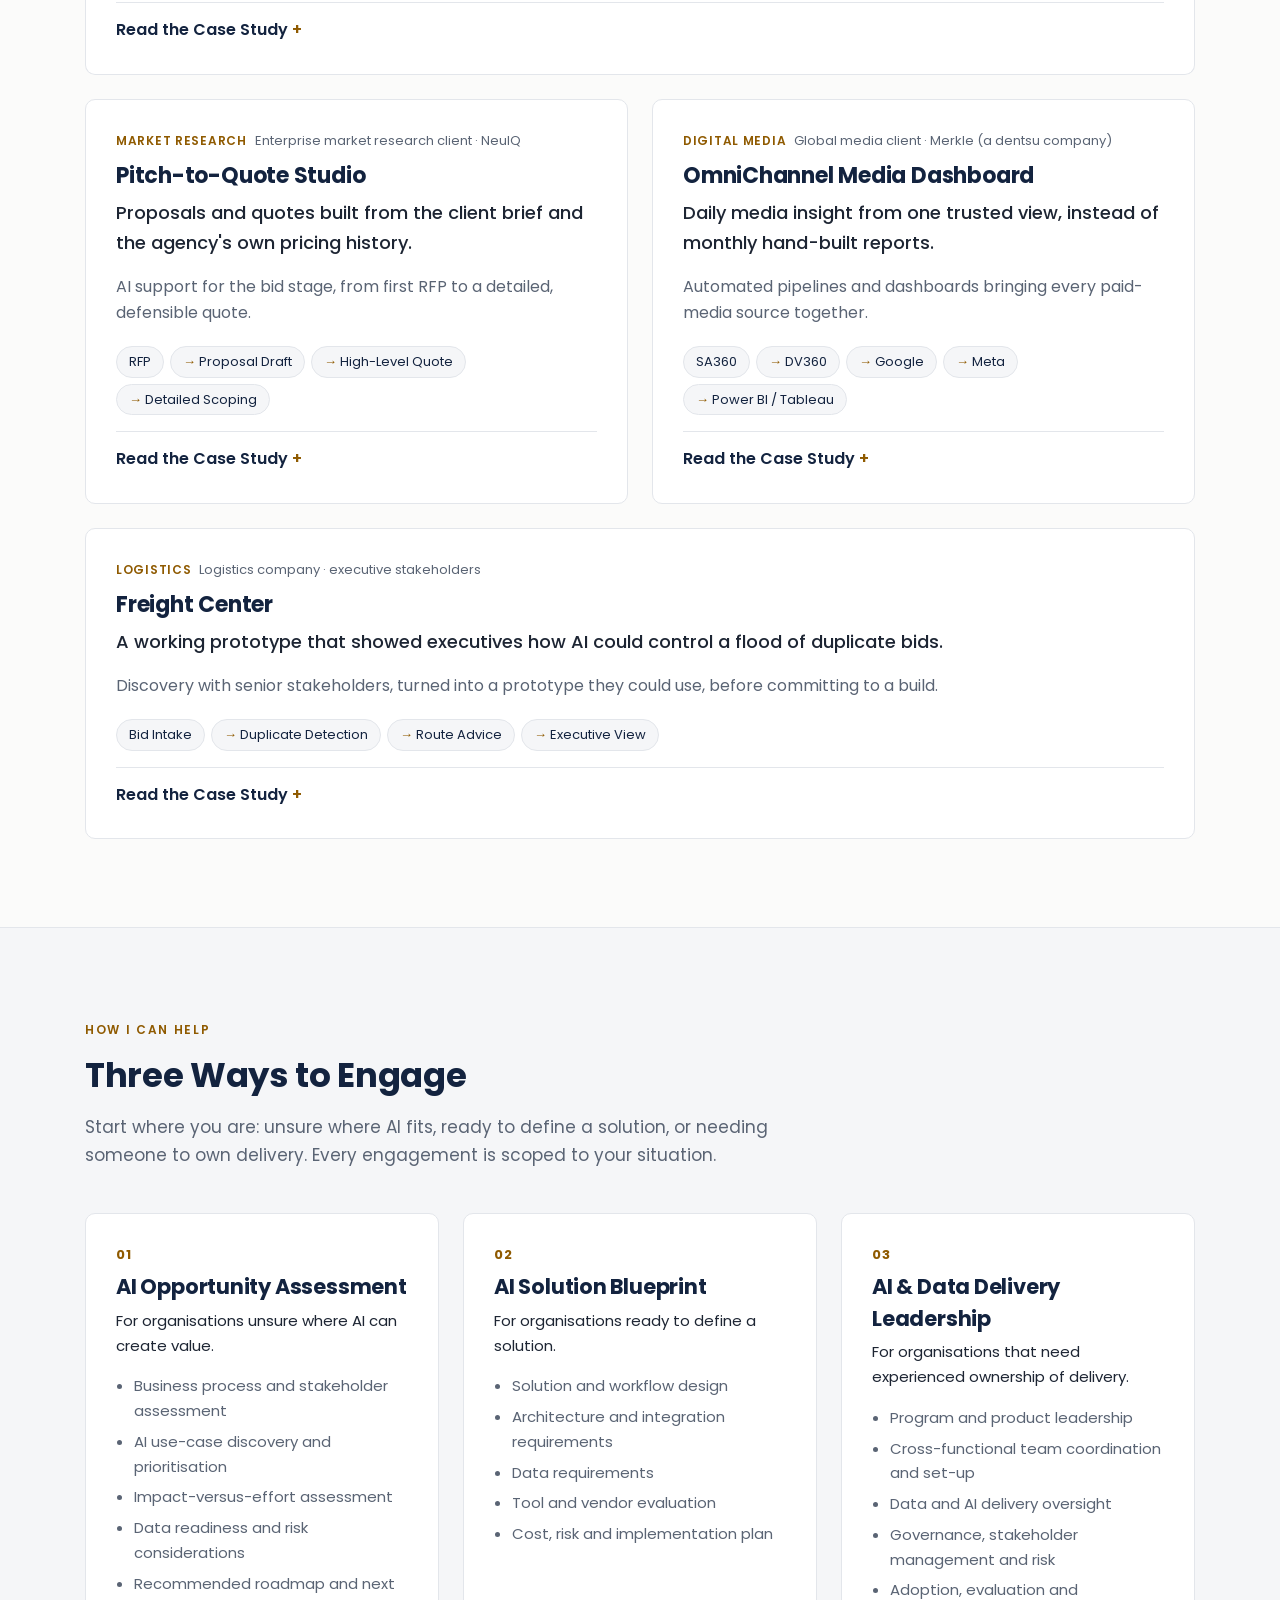
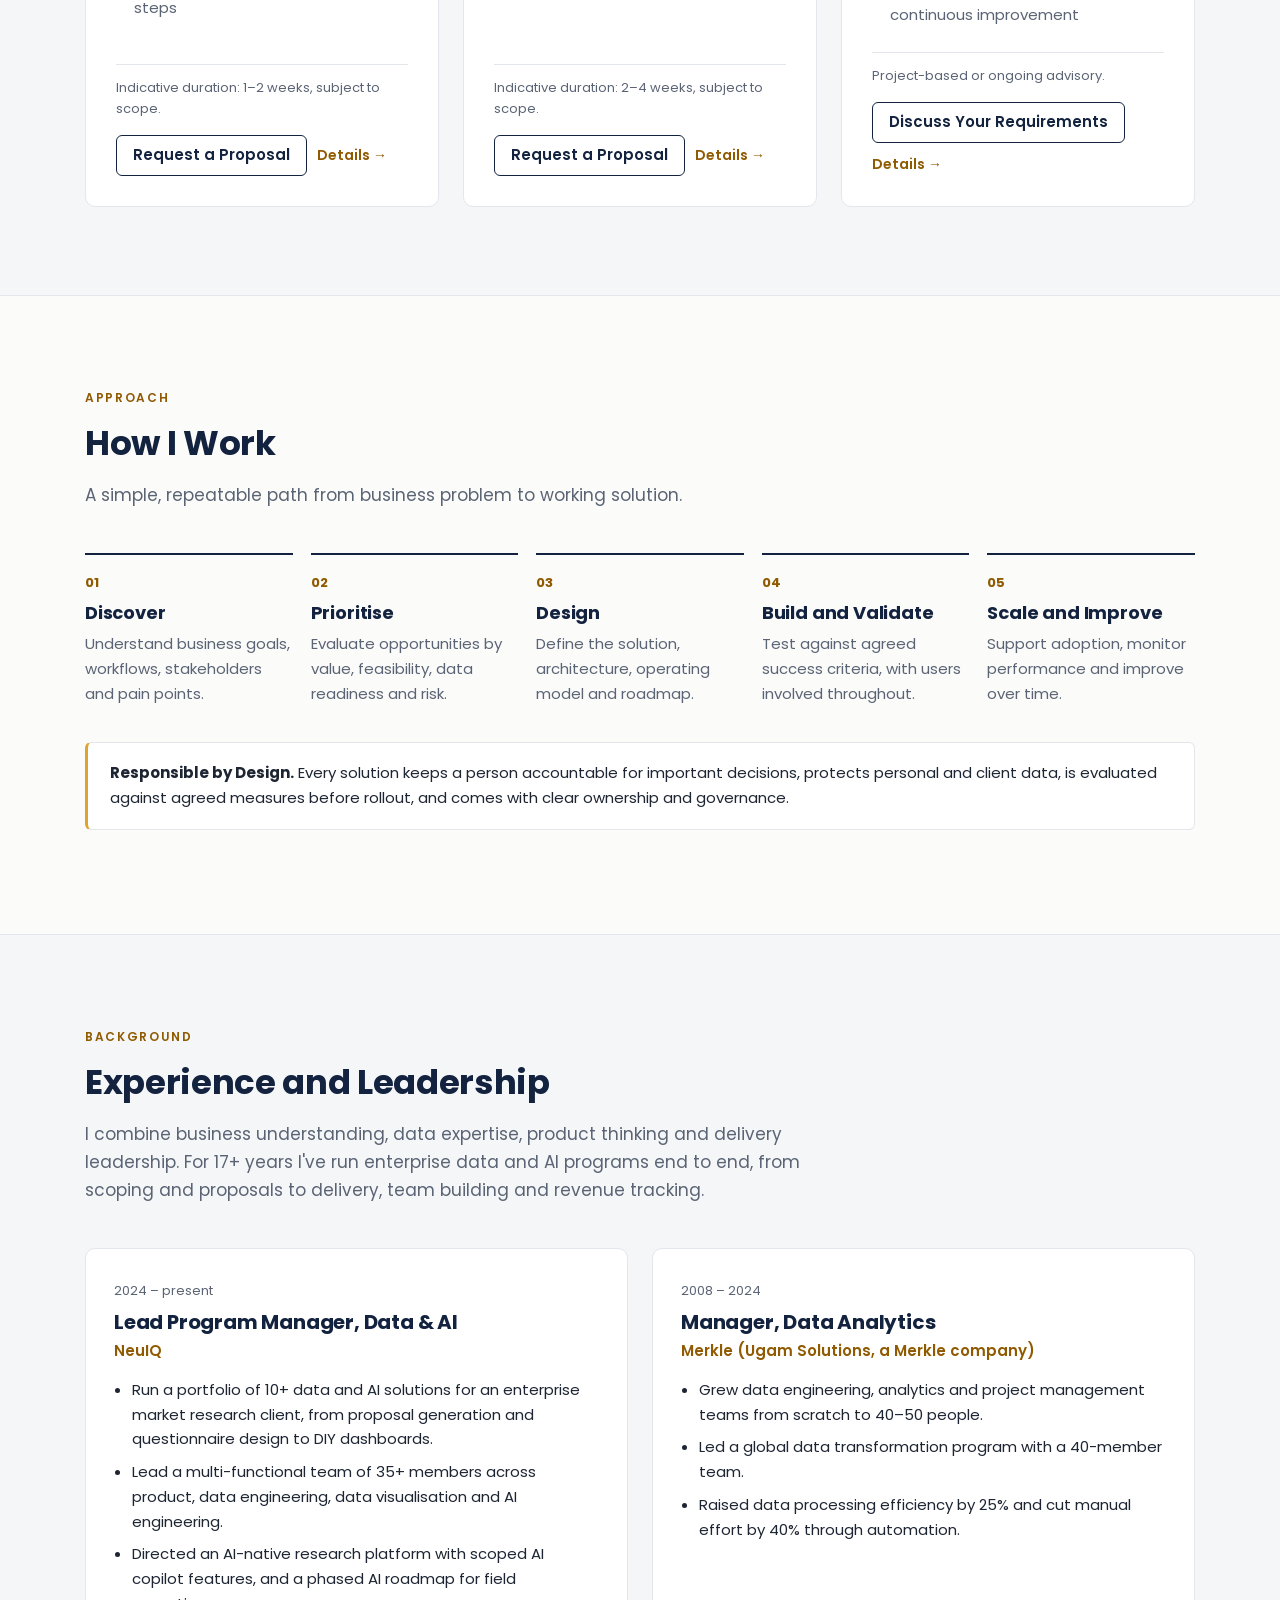
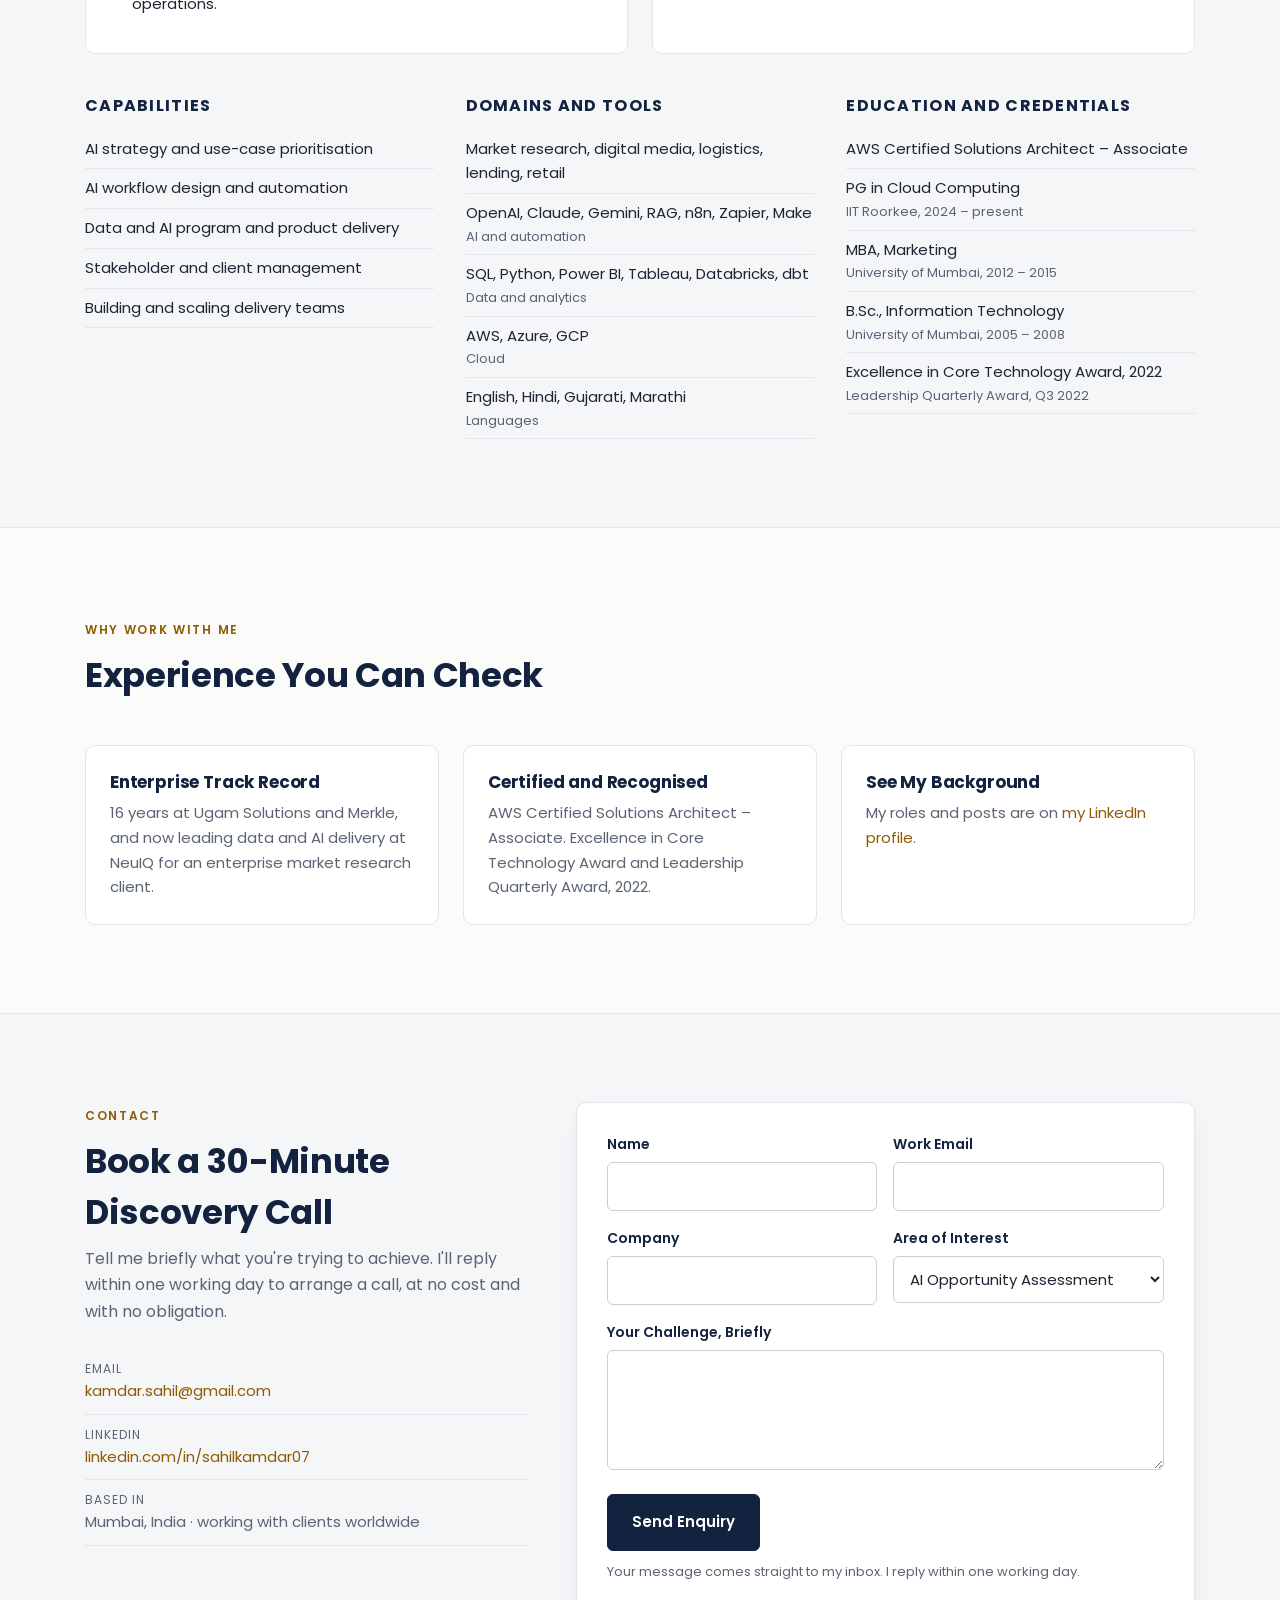
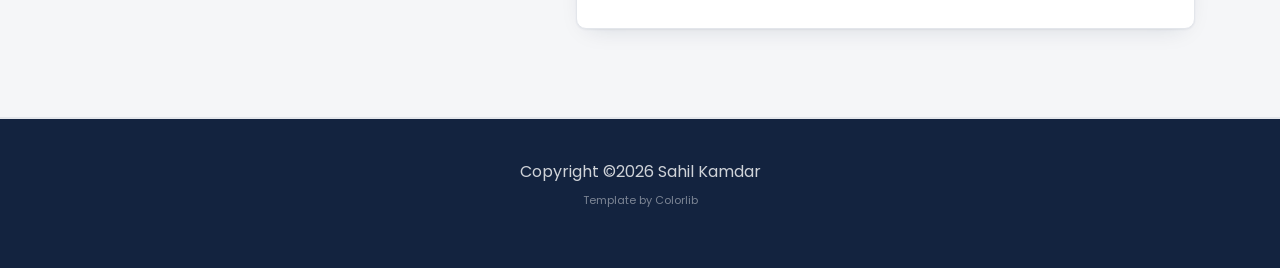
==== commit 0577070a: "Remove 'today' from team size figure Co-Authored-By: Claude Opus 5.5 <noreply@anthropic.com> Claude-" ====
--- a/index.html
+++ b/index.html
@@ -89,7 +89,7 @@
         <div class="sk-metrics">
           <div class="sk-metric"><div class="v">17+</div><div class="l">years in market research, analytics, digital media, data and AI</div></div>
           <div class="sk-metric"><div class="v">10+</div><div class="l">data and AI solutions in my current enterprise portfolio</div></div>
-          <div class="sk-metric"><div class="v">35+</div><div class="l">members in the multi-functional team I lead today</div></div>
+          <div class="sk-metric"><div class="v">35+</div><div class="l">members in the multi-functional team I lead</div></div>
           <div class="sk-metric"><div class="v">40–50</div><div class="l">person teams built from scratch at Merkle</div></div>
         </div>
       </div>
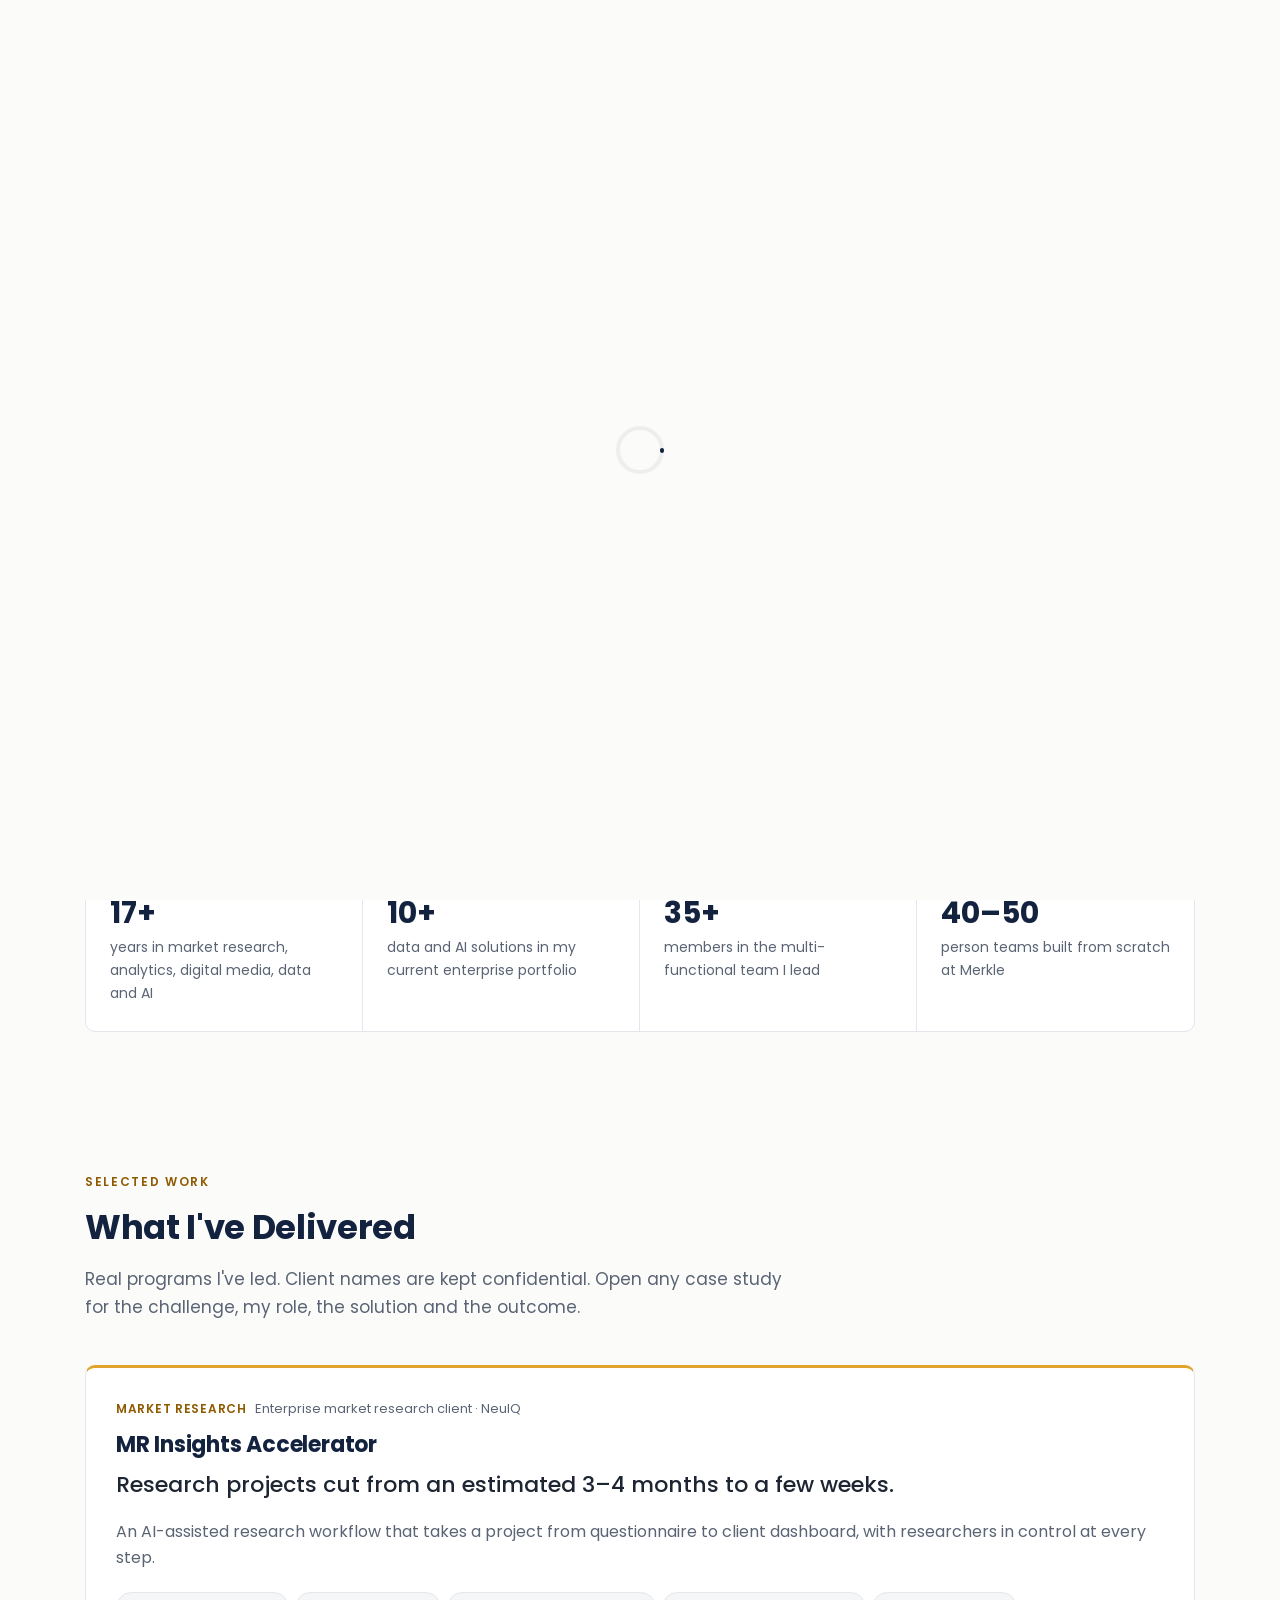
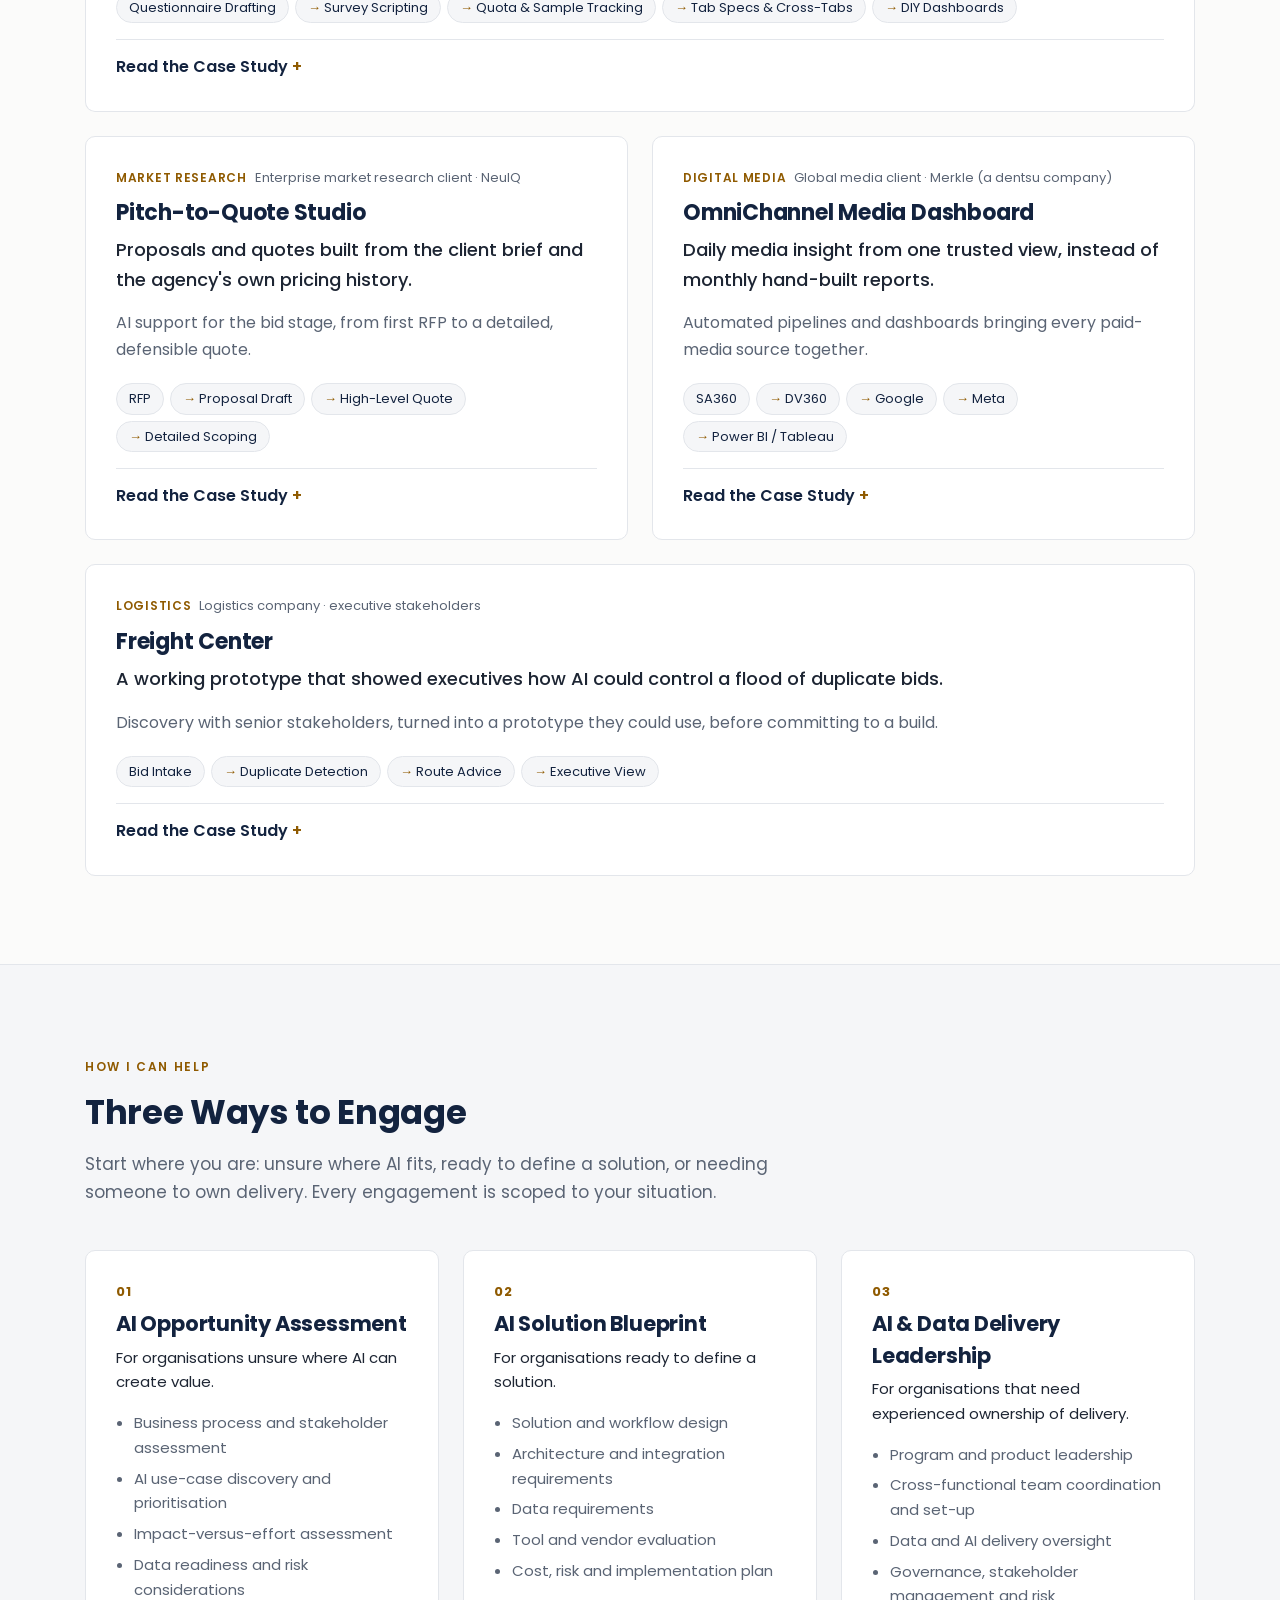
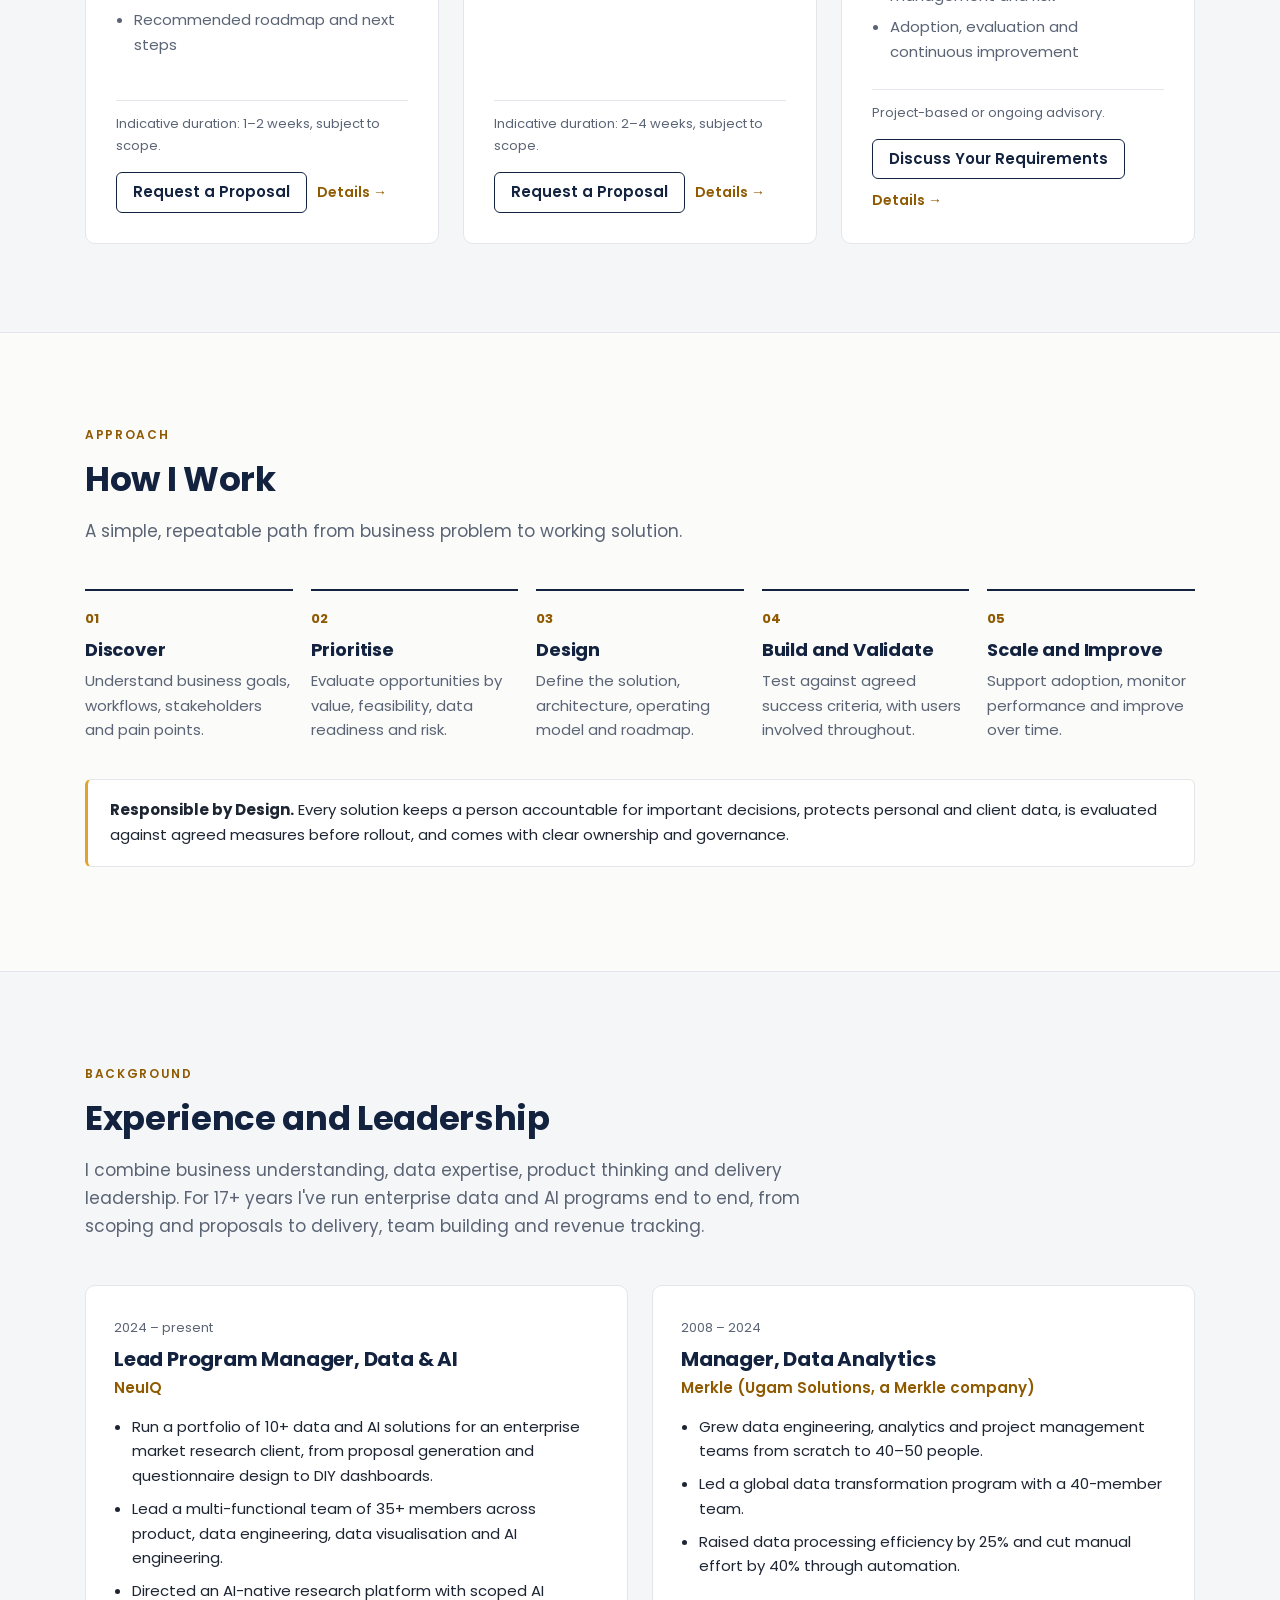
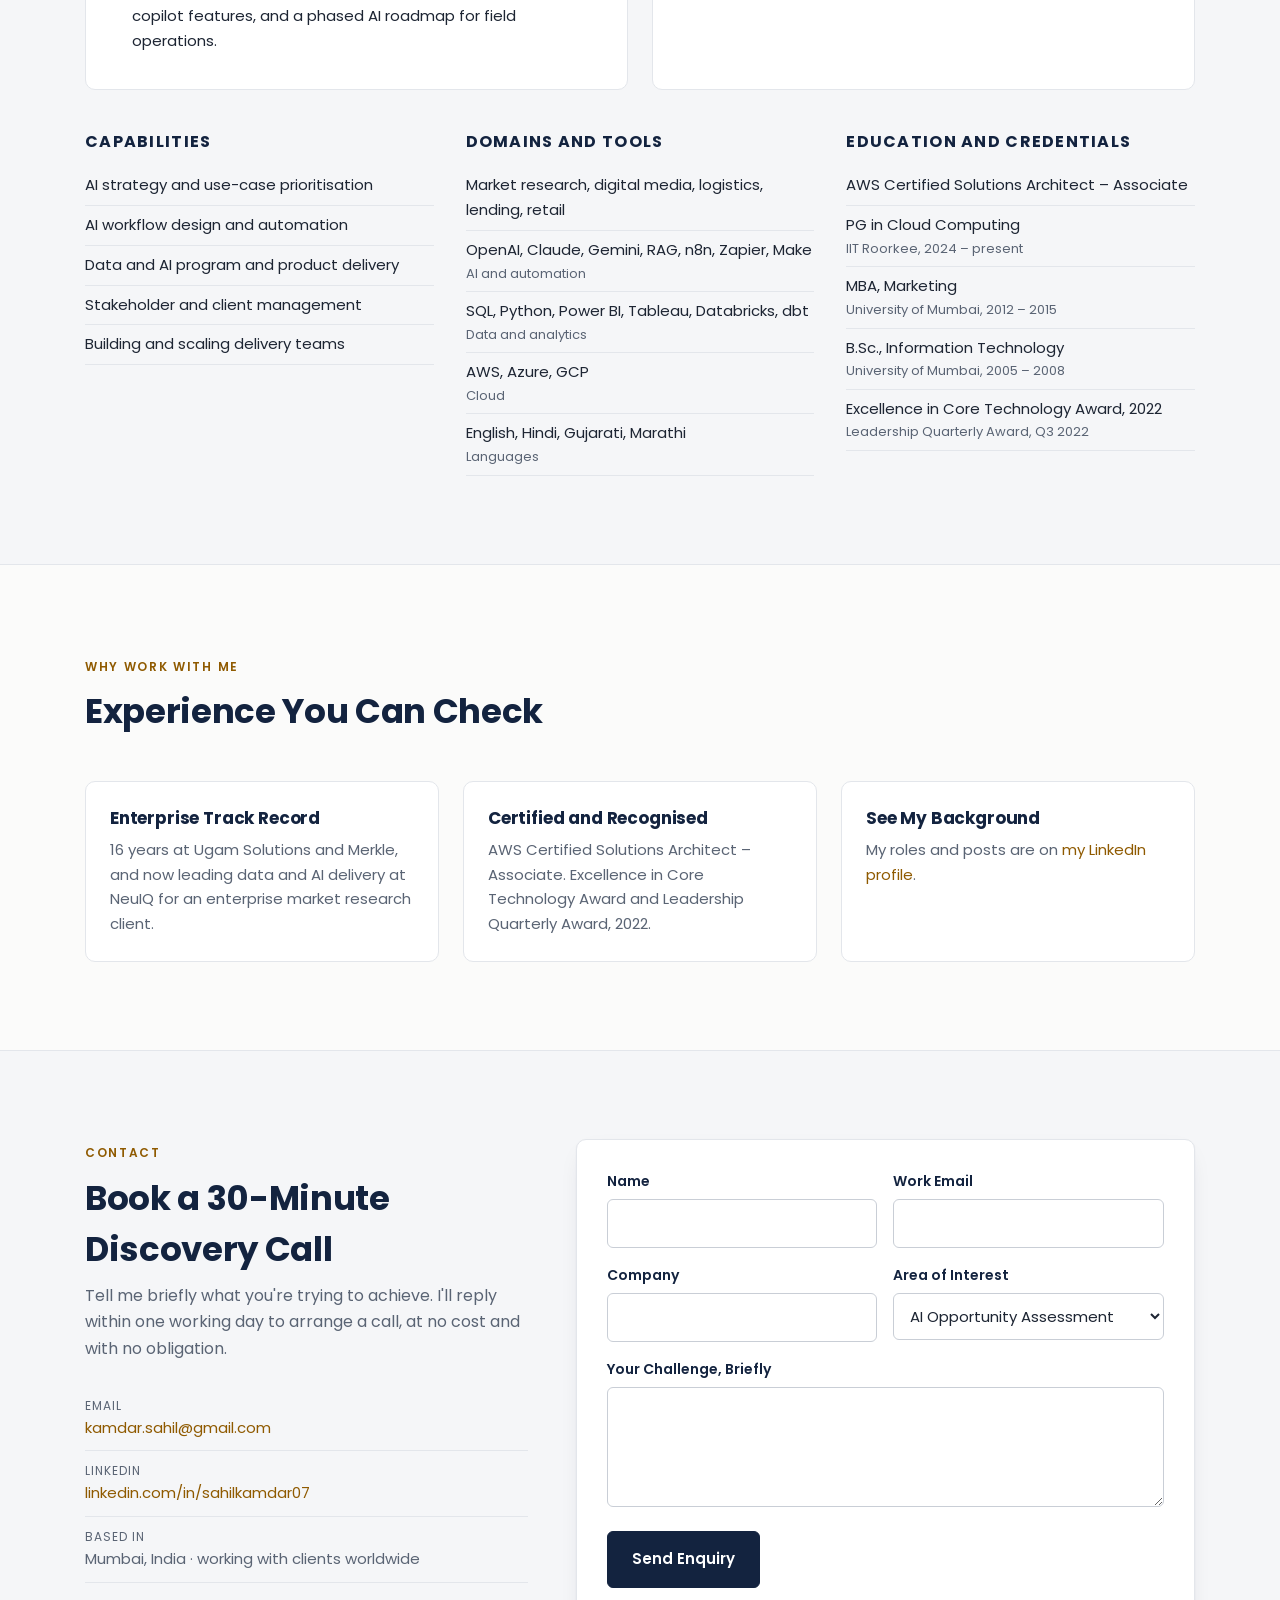
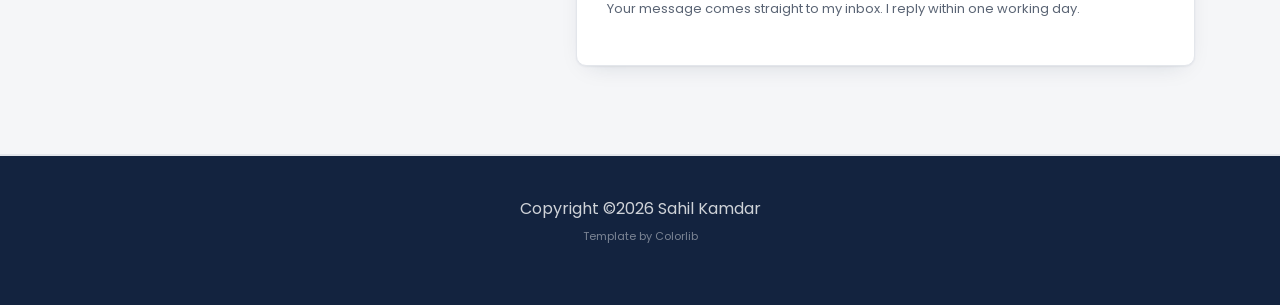
==== commit f873eff5: "Full-length professional portrait in the hero, blended into the page Co-Authored-By: Claude Opus 5.5" ====
--- a/index.html
+++ b/index.html
@@ -11,7 +11,7 @@
     <meta property="og:title" content="Data &amp; AI Consultant | Enterprise AI Strategy &amp; Delivery | Sahil Kamdar">
     <meta property="og:description" content="I help businesses turn complex data and operational workflows into measurable outcomes through AI strategy, intelligent automation and hands-on delivery leadership. 17+ years in data, analytics and AI.">
     <meta property="og:url" content="https://rishikmdr.github.io/Portfolio-Website-Template/">
-    <meta property="og:image" content="https://rishikmdr.github.io/Portfolio-Website-Template/images/profile.jpg">
+    <meta property="og:image" content="https://rishikmdr.github.io/Portfolio-Website-Template/images/profile-og.jpg">
     <meta name="twitter:card" content="summary">
     <link href="https://fonts.googleapis.com/css?family=Poppins:400,500,600,700&display=swap" rel="stylesheet">
     <link rel="stylesheet" href="css/open-iconic-bootstrap.min.css">
@@ -27,7 +27,7 @@
     <link rel="stylesheet" href="css/custom.css">
     <link rel="stylesheet" href="css/theme-light.css">
     <link rel="stylesheet" href="css/site.css">
-    <script type="application/ld+json">{"@context": "https://schema.org", "@graph": [{"@type": "Person", "@id": "https://rishikmdr.github.io/Portfolio-Website-Template/#sahil", "name": "Sahil Kamdar", "jobTitle": "Data & AI Consultant", "url": "https://rishikmdr.github.io/Portfolio-Website-Template/", "image": "https://rishikmdr.github.io/Portfolio-Website-Template/images/profile.jpg", "sameAs": ["https://www.linkedin.com/in/sahilkamdar07", "https://github.com/rishikmdr"], "address": {"@type": "PostalAddress", "addressLocality": "Mumbai", "addressRegion": "Maharashtra", "addressCountry": "IN"}, "hasCredential": {"@type": "EducationalOccupationalCredential", "name": "AWS Certified Solutions Architect – Associate"}}, {"@type": "ProfessionalService", "name": "Sahil Kamdar – Data & AI Consulting", "url": "https://rishikmdr.github.io/Portfolio-Website-Template/", "founder": {"@id": "https://rishikmdr.github.io/Portfolio-Website-Template/#sahil"}, "areaServed": "Worldwide", "description": "AI opportunity assessments, AI solution blueprints, and data and AI delivery leadership."}]}</script>
+    <script type="application/ld+json">{"@context": "https://schema.org", "@graph": [{"@type": "Person", "@id": "https://rishikmdr.github.io/Portfolio-Website-Template/#sahil", "name": "Sahil Kamdar", "jobTitle": "Data & AI Consultant", "url": "https://rishikmdr.github.io/Portfolio-Website-Template/", "image": "https://rishikmdr.github.io/Portfolio-Website-Template/images/profile-og.jpg", "sameAs": ["https://www.linkedin.com/in/sahilkamdar07", "https://github.com/rishikmdr"], "address": {"@type": "PostalAddress", "addressLocality": "Mumbai", "addressRegion": "Maharashtra", "addressCountry": "IN"}, "hasCredential": {"@type": "EducationalOccupationalCredential", "name": "AWS Certified Solutions Architect – Associate"}}, {"@type": "ProfessionalService", "name": "Sahil Kamdar – Data & AI Consulting", "url": "https://rishikmdr.github.io/Portfolio-Website-Template/", "founder": {"@id": "https://rishikmdr.github.io/Portfolio-Website-Template/#sahil"}, "areaServed": "Worldwide", "description": "AI opportunity assessments, AI solution blueprints, and data and AI delivery leadership."}]}</script>
   </head>
   <body data-spy="scroll" data-target=".site-navbar-target" data-offset="120">
     <a class="skip-link" href="#main">Skip to content</a>
@@ -74,9 +74,9 @@
           </div>
           <div class="col-lg-5">
             <div class="sk-portrait">
-              <img src="images/profile.jpg" alt="Portrait of Sahil Kamdar" width="600" height="600">
-              <div class="chip c1"><strong>17+ years</strong>data, analytics &amp; AI</div>
-              <div class="chip c2"><strong>3–4 months → weeks</strong>research workflow, MR Insights Accelerator</div>
+              <picture><source srcset="images/portrait-full.webp" type="image/webp"><img src="images/portrait-full.png" alt="Sahil Kamdar standing, in a navy blazer" width="900" height="1451" fetchpriority="high"></picture>
+              <div class="chip c1"><strong>17+ Years</strong>Data, Analytics &amp; AI</div>
+              <div class="chip c2"><strong>3–4 Months → Weeks</strong>Research Workflow, MR Insights Accelerator</div>
             </div>
           </div>
         </div>
--- a/css/site.css
+++ b/css/site.css
@@ -74,7 +74,7 @@
 .sk-ctas { display: flex; flex-wrap: wrap; gap: 12px; }
 .sk-ctas .btn { padding: 14px 22px; font-weight: 500; }
 .sk-portrait { position: relative; max-width: 380px; margin: 0 auto; }
-.sk-portrait img { width: 100%; border-radius: 14px; box-shadow: var(--shadow); display: block; }
+.sk-portrait img { width: 100%; height: auto; aspect-ratio: 1 / 1; object-fit: cover; border-radius: 14px; box-shadow: var(--shadow); display: block; }
 .sk-portrait .chip {
   position: absolute; background: #fff; border: 1px solid var(--line); border-radius: 10px;
   box-shadow: var(--shadow); padding: 12px 16px; font-size: 13px; color: var(--muted); line-height: 1.35;
@@ -228,3 +228,29 @@
   .sk-cred li::before { content: "— "; color: var(--accent-ink); }
 }
 .ftco-footer .credit { font-size: 11px; opacity: .55; }
+/* Keep the hero labels clear of the face */
+.sk-portrait .chip.c2 { bottom: -26px; right: -72px; }
+.sk-portrait .chip.c1 { top: 22px; }
+@media (max-width: 991.98px) { .sk-portrait .chip.c2 { right: -8px; bottom: -22px; } .sk-portrait { margin-bottom: 30px; } }
+@media (max-width: 991.98px) {
+  .sk-portrait { display: flex; flex-wrap: wrap; gap: 10px; margin-bottom: 0; }
+  .sk-portrait img { flex: 0 0 100%; }
+  .sk-portrait .chip, .sk-portrait .chip.c1, .sk-portrait .chip.c2 { position: static; flex: 1 1 0; max-width: none; padding: 10px 12px; }
+  .sk-portrait .chip strong { font-size: 16px; }
+}
+
+/* ---------- Full-length hero portrait (transparent cut-out on the page) ---------- */
+.sk-hero .row { align-items: flex-end !important; }
+.sk-portrait { max-width: 400px; margin: 0 auto; }
+.sk-portrait picture { display: block; }
+.sk-portrait img {
+  aspect-ratio: auto !important; object-fit: contain !important; border-radius: 0 !important;
+  box-shadow: none !important; width: 100%; height: auto; max-height: 640px; margin: 0 auto;
+}
+.sk-portrait .chip.c1 { top: 150px; left: -40px; }
+.sk-portrait .chip.c2 { bottom: 120px; right: -60px; }
+@media (max-width: 991.98px) {
+  .sk-portrait { max-width: 340px; margin-top: 36px; }
+  .sk-portrait picture { flex: 0 0 100%; }
+  .sk-portrait img { max-height: 480px; width: auto; }
+}
